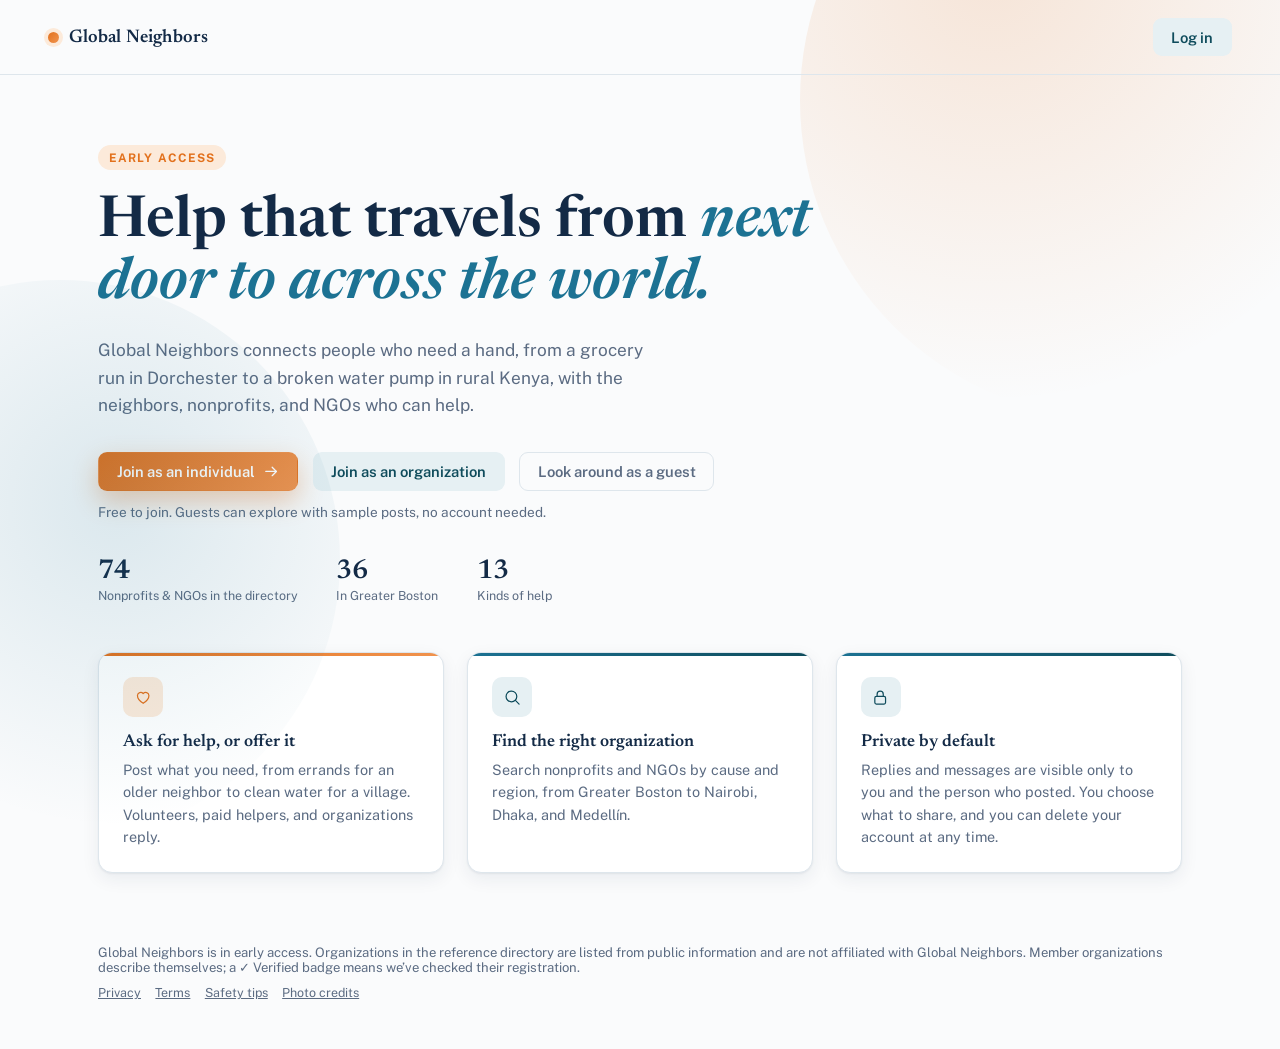
==== public/index.html @ 3ec156aa "Add LinkedIn-style profiles, guest mode, and reference-org logos & banners - Profile photos/logos an" ====
<!DOCTYPE html>
<html lang="en">
<meta charset="utf-8">
<meta name="viewport" content="width=device-width, initial-scale=1">
<meta name="description" content="Global Neighbors connects people who need help with neighbors, nonprofits, and NGOs, from Greater Boston to the world.">
<title>Global Neighbors</title>
<link rel="stylesheet" href="https://fonts.googleapis.com/css2?family=Newsreader:ital,opsz,wght@0,6..72,400;0,6..72,500;0,6..72,600;1,6..72,500&family=Public+Sans:wght@400;500;600;700&display=swap">
<style>
  :root{
    --bg:#FAFBFC;
    --surface:#FFFFFF;
    --surface-2:#F0F4F7;
    --border:#DEE6EC;
    --text:#132A46;
    --text-muted:#5B6B82;
    --primary:#1C7293;
    --primary-strong:#0F4C5C;
    --primary-soft:#E6F0F3;
    --accent:#E2711D;
    --accent-soft:#FCEADA;
    --success:#2F8F5B;
    --success-soft:#E4F4EB;
    --warning:#B8790E;
    --warning-soft:#FBF0DC;
    --danger:#B3261E;
    --danger-soft:#FBE3E1;
    --shadow:0 1px 2px rgba(19,42,70,.06), 0 6px 18px rgba(19,42,70,.07);
    --shadow-lg:0 8px 16px rgba(19,42,70,.07), 0 20px 46px rgba(19,42,70,.1);
    --glow-accent:0 10px 26px rgba(226,113,29,.32);
    --glow-primary:0 10px 26px rgba(28,114,147,.22);
    --grad-accent:linear-gradient(135deg,#E2711D,#F0934E);
    --grad-primary:linear-gradient(135deg,#1C7293,#0F4C5C);
    color-scheme:light;
  }
  @media (prefers-color-scheme: dark){
    :root:not([data-theme="light"]){
      --bg:#0B1826; --surface:#122238; --surface-2:#16304A; --border:#25456A;
      --text:#EAF1F7; --text-muted:#93A9C1; --primary:#59B6D6; --primary-strong:#8BD1E8;
      --primary-soft:#173947; --accent:#F0934E; --accent-soft:#3B2413;
      --success:#59C68A; --success-soft:#12331F; --warning:#E3A83B; --warning-soft:#3A2C0E; --danger:#F2A09A; --danger-soft:#3D1715;
      --shadow:0 1px 2px rgba(0,0,0,.4), 0 8px 22px rgba(0,0,0,.35);
      --shadow-lg:0 10px 20px rgba(0,0,0,.35), 0 26px 54px rgba(0,0,0,.4);
      --glow-accent:0 10px 28px rgba(240,147,78,.28);
      --glow-primary:0 10px 28px rgba(89,182,214,.2);
      --grad-accent:linear-gradient(135deg,#F0934E,#E2711D);
      --grad-primary:linear-gradient(135deg,#59B6D6,#1C7293);
      color-scheme:dark;
    }
  }
  :root[data-theme="dark"]{
    --bg:#0B1826; --surface:#122238; --surface-2:#16304A; --border:#25456A;
    --text:#EAF1F7; --text-muted:#93A9C1; --primary:#59B6D6; --primary-strong:#8BD1E8;
    --primary-soft:#173947; --accent:#F0934E; --accent-soft:#3B2413;
    --success:#59C68A; --success-soft:#12331F; --warning:#E3A83B; --warning-soft:#3A2C0E; --danger:#F2A09A; --danger-soft:#3D1715;
    --shadow:0 1px 2px rgba(0,0,0,.4), 0 8px 22px rgba(0,0,0,.35);
    --shadow-lg:0 10px 20px rgba(0,0,0,.35), 0 26px 54px rgba(0,0,0,.4);
    --glow-accent:0 10px 28px rgba(240,147,78,.28);
    --glow-primary:0 10px 28px rgba(89,182,214,.2);
    --grad-accent:linear-gradient(135deg,#F0934E,#E2711D);
    --grad-primary:linear-gradient(135deg,#59B6D6,#1C7293);
    color-scheme:dark;
  }

  *{box-sizing:border-box;}
  html,body{height:100%;}
  body{
    margin:0; background:var(--bg); color:var(--text);
    font-family:'Public Sans',-apple-system,BlinkMacSystemFont,'Segoe UI',Arial,sans-serif;
    -webkit-font-smoothing:antialiased;
  }
  h1,h2,h3,.display{ font-family:'Newsreader',Georgia,'Times New Roman',serif; text-wrap:balance; margin:0; }
  p{ margin:0; }
  button{ font-family:inherit; }
  ::selection{ background:var(--accent-soft); color:var(--text); }
  a{ color:var(--primary); }

  .visually-hidden{ position:absolute; width:1px; height:1px; overflow:hidden; clip:rect(0 0 0 0); white-space:nowrap; }

  button, .btn{ cursor:pointer; }
  button:focus-visible, a:focus-visible, input:focus-visible, textarea:focus-visible, select:focus-visible{
    outline:2px solid var(--primary); outline-offset:2px;
  }

  .btn{
    display:inline-flex; align-items:center; justify-content:center; gap:.5rem;
    font-size:.92rem; font-weight:600; padding:.62rem 1.1rem; border-radius:9px;
    border:1px solid transparent; transition:transform .15s ease, box-shadow .2s ease, background .15s ease, border-color .15s ease;
    white-space:nowrap;
  }
  .btn:active{ transform:translateY(1px); }
  .btn-primary{ background:var(--grad-accent); color:#fff; box-shadow:var(--glow-accent); }
  .btn-primary:hover{ transform:translateY(-1px); box-shadow:0 14px 30px rgba(226,113,29,.4); }
  .btn-secondary{ background:var(--primary-soft); color:var(--primary-strong); }
  .btn-secondary:hover{ border-color:var(--primary); transform:translateY(-1px); }
  .btn-ghost{ background:transparent; color:var(--text-muted); border-color:var(--border); }
  .btn-ghost:hover{ color:var(--text); border-color:var(--primary); }
  .btn-sm{ padding:.42rem .78rem; font-size:.82rem; border-radius:7px; }
  .btn-sm:hover{ transform:none; }
  .btn:disabled{ opacity:.55; cursor:default; transform:none !important; box-shadow:none !important; }

  .icon{ width:1.15em; height:1.15em; flex:none; }

  /* ---------- Landing ---------- */
  .landing-page{ position:relative; overflow:hidden; }
  .landing-page::before{
    content:''; position:absolute; top:-220px; right:-160px; width:640px; height:640px; border-radius:50%;
    background:radial-gradient(circle at 30% 30%, rgba(226,113,29,.16), rgba(226,113,29,0) 68%); pointer-events:none;
  }
  .landing-page::after{
    content:''; position:absolute; top:280px; left:-220px; width:560px; height:560px; border-radius:50%;
    background:radial-gradient(circle at 60% 40%, rgba(28,114,147,.14), rgba(28,114,147,0) 68%); pointer-events:none;
  }
  .landing-top{
    position:relative; display:flex; align-items:center; justify-content:space-between;
    padding:1.1rem clamp(16px,4vw,3rem); border-bottom:1px solid var(--border);
  }
  .wordmark{ display:flex; align-items:center; gap:.6rem; font-weight:700; letter-spacing:.01em; }
  .wordmark .dot{
    width:11px; height:11px; border-radius:50%; background:var(--grad-accent);
    box-shadow:0 0 0 4px var(--accent-soft);
  }
  .wordmark span{ font-family:'Newsreader',serif; font-size:1.15rem; font-weight:600; }

  .hero{
    position:relative; max-width:1180px; margin:0 auto; padding:clamp(2.4rem,6vw,4.4rem) clamp(16px,4vw,3rem) 2rem;
    display:grid; grid-template-columns:1.05fr .95fr; gap:clamp(1.5rem,4vw,3rem); align-items:center;
  }
  .eyebrow{
    display:inline-flex; align-items:center; gap:.5rem; font-size:.74rem; font-weight:700;
    letter-spacing:.09em; text-transform:uppercase; color:var(--accent);
    background:var(--accent-soft); padding:.32rem .7rem; border-radius:100px; margin-bottom:1.4rem;
  }
  .hero h1{ font-size:clamp(2.2rem,4.6vw,3.6rem); font-weight:600; line-height:1.08; max-width:16ch; color:var(--text); }
  .hero h1 em{ font-style:italic; color:var(--primary); }
  .hero-sub{ max-width:52ch; font-size:1.08rem; line-height:1.6; color:var(--text-muted); margin-top:1.3rem; }
  .hero-actions{ display:flex; flex-wrap:wrap; gap:.9rem; margin-top:2rem; align-items:center; }
  .hero-note{ font-size:.85rem; color:var(--text-muted); }
  .hero-stats{ display:flex; flex-wrap:wrap; gap:clamp(1.4rem,4vw,2.4rem); margin-top:2.4rem; }
  .hero-stat b{ display:block; font-family:'Newsreader',serif; font-size:1.7rem; font-weight:600; color:var(--text); }
  .hero-stat span{ font-size:.78rem; color:var(--text-muted); }

  .hero-visual{
    position:relative; aspect-ratio:1/1; max-width:420px; margin:0 auto; justify-self:center;
  }
  .hero-visual svg{ width:100%; height:100%; }
  .hero-visual-card{
    position:absolute; left:50%; top:50%; transform:translate(-50%,-50%);
    background:var(--surface); border:1px solid var(--border); border-radius:16px; padding:.9rem 1.1rem;
    box-shadow:var(--shadow-lg); display:flex; align-items:center; gap:.6rem; font-size:.82rem; font-weight:700;
    color:var(--text); white-space:nowrap;
  }
  .hero-visual-card .dot{ width:8px; height:8px; border-radius:50%; background:var(--success); flex:none; }

  .feature-strip{
    position:relative; max-width:1180px; margin:0 auto; padding:1rem clamp(16px,4vw,3rem) 4.5rem;
    display:grid; grid-template-columns:repeat(auto-fit,minmax(230px,1fr)); gap:1.4rem;
  }
  .feature-card{
    background:var(--surface); border:1px solid var(--border); border-radius:14px; padding:1.5rem;
    box-shadow:var(--shadow); transition:transform .18s ease, box-shadow .18s ease; position:relative; overflow:hidden;
  }
  .feature-card::before{
    content:''; position:absolute; top:0; left:0; right:0; height:3px; background:var(--card-accent, var(--grad-primary));
  }
  .feature-card:hover{ transform:translateY(-3px); box-shadow:var(--shadow-lg); }
  .feature-card .icon-badge{
    width:2.5rem; height:2.5rem; border-radius:10px; display:flex; align-items:center; justify-content:center;
    margin-bottom:1rem;
  }
  .feature-card h3{ font-size:1.08rem; font-weight:600; margin-bottom:.5rem; }
  .feature-card p{ font-size:.9rem; color:var(--text-muted); line-height:1.55; }

  .landing-footer{
    position:relative; max-width:1180px; margin:0 auto; padding:0 clamp(16px,4vw,3rem) 3rem; color:var(--text-muted); font-size:.82rem;
  }

  @media (max-width:960px){
    .hero{ grid-template-columns:1fr; }
    .hero-visual{ display:none; }
  }

  /* ---------- App shell ---------- */
  .shell{ display:flex; min-height:100%; }
  .rail{
    width:220px; flex:none; border-right:1px solid var(--border); background:var(--surface);
    display:flex; flex-direction:column; padding:1.1rem .9rem; gap:.2rem;
  }
  .rail-brand{ display:flex; align-items:center; gap:.5rem; padding:.4rem .5rem 1.1rem; }
  .rail-brand span{ font-family:'Newsreader',serif; font-weight:600; font-size:1.05rem; }
  .rail-link{
    display:flex; align-items:center; gap:.7rem; padding:.6rem .65rem; border-radius:9px;
    color:var(--text-muted); font-size:.9rem; font-weight:600; border:none; background:transparent;
    text-align:left; width:100%; position:relative; transition:background .15s ease, color .15s ease;
  }
  .rail-link:hover{ background:var(--surface-2); color:var(--text); }
  .rail-link.active{ background:var(--primary-soft); color:var(--primary-strong); }
  .rail-link.active::before{
    content:''; position:absolute; left:-.9rem; top:.35rem; bottom:.35rem; width:3px; border-radius:3px;
    background:var(--grad-accent);
  }
  .rail-foot{ margin-top:auto; padding:.7rem .5rem 0; border-top:1px solid var(--border); }
  .rail-foot a{ font-size:.78rem; color:var(--text-muted); text-decoration:none; }
  .rail-foot a:hover{ color:var(--primary); }

  .main{ flex:1; min-width:0; display:flex; flex-direction:column; }
  .topbar{
    display:flex; align-items:center; justify-content:space-between; gap:1rem;
    padding:.85rem clamp(16px,3vw,2rem); border-bottom:1px solid var(--border); background:var(--surface);
    position:sticky; top:env(safe-area-inset-top,0px); z-index:5;
  }
  .viewing-as{ display:flex; align-items:center; gap:.6rem; font-size:.86rem; color:var(--text-muted); }
  .org-switch{
    font-family:inherit; font-size:.86rem; font-weight:600; color:var(--text);
    background:var(--surface-2); border:1px solid var(--border); border-radius:8px; padding:.4rem .6rem;
  }
  .content{ padding:clamp(16px,3vw,2rem); max-width:1080px; width:100%; margin:0 auto; }

  .page-head{ display:flex; align-items:flex-end; justify-content:space-between; gap:1rem; margin-bottom:1.4rem; flex-wrap:wrap; }
  .page-head h2{ font-size:1.6rem; font-weight:600; padding-left:.85rem; border-left:4px solid var(--accent); }
  .page-head p{ color:var(--text-muted); font-size:.92rem; margin-top:.3rem; padding-left:.85rem; }

  .toolbar{ display:flex; flex-wrap:wrap; gap:.6rem; margin-bottom:1.3rem; align-items:center; }
  .search-input{
    flex:1; min-width:180px; font-family:inherit; font-size:.9rem; padding:.6rem .8rem;
    border:1px solid var(--border); border-radius:8px; background:var(--surface); color:var(--text);
  }
  .chip{
    font-size:.8rem; font-weight:600; padding:.36rem .72rem; border-radius:100px;
    border:1px solid var(--border); background:var(--surface); color:var(--text-muted);
    transition:background .15s ease, color .15s ease, border-color .15s ease;
  }
  .chip:hover{ border-color:var(--primary); color:var(--text); }
  .chip.active{ background:var(--grad-primary); color:#fff; border-color:transparent; box-shadow:var(--glow-primary); }

  .grid{ display:grid; grid-template-columns:repeat(auto-fill,minmax(280px,1fr)); gap:1.1rem; }

  .card{
    background:var(--surface); border:1px solid var(--border); border-radius:14px; padding:1.15rem;
    box-shadow:var(--shadow); transition:transform .15s ease, box-shadow .15s ease, border-color .15s ease;
  }
  .org-card:hover{ transform:translateY(-3px); box-shadow:var(--shadow-lg); border-color:var(--primary); }
  .org-card-top{ display:flex; justify-content:flex-end; margin-bottom:.4rem; }
  .org-badge{ font-size:.68rem; font-weight:700; letter-spacing:.03em; padding:.2rem .55rem; border-radius:100px; }
  .org-badge.real{ background:var(--surface-2); color:var(--text-muted); }
  .org-badge.demo{ background:var(--accent-soft); color:var(--accent); }
  .dir-footnote{ font-size:.8rem; color:var(--text-muted); margin-top:1.2rem; max-width:70ch; }
  .org-card h3{ font-size:1.05rem; font-weight:600; margin-bottom:.2rem; }
  .org-tagline{ font-size:.86rem; color:var(--text-muted); margin-bottom:.7rem; }
  .meta-row{ display:flex; flex-wrap:wrap; gap:.5rem; font-size:.78rem; color:var(--text-muted); margin-bottom:.8rem; }
  .meta-row span{ display:inline-flex; align-items:center; gap:.3rem; }
  .tag-row{ display:flex; flex-wrap:wrap; gap:.4rem; margin-bottom:1rem; }
  .tag{ font-size:.74rem; font-weight:600; padding:.24rem .58rem; border-radius:100px; background:var(--primary-soft); color:var(--primary-strong); }
  .tag.accent{ background:var(--accent-soft); color:var(--accent); }
  .card-actions{ display:flex; gap:.5rem; }

  .empty{ color:var(--text-muted); font-size:.9rem; padding:2rem 0; text-align:center; }

  .profile-head{ display:flex; justify-content:space-between; gap:1.2rem; flex-wrap:wrap; align-items:flex-start; margin-bottom:1.6rem; }
  .profile-head h2{ font-size:1.7rem; }
  .profile-grid{ display:grid; grid-template-columns:1.5fr 1fr; gap:1.4rem; }
  .section-label{ font-size:.76rem; font-weight:700; letter-spacing:.07em; text-transform:uppercase; color:var(--text-muted); margin-bottom:.6rem; }
  .list-plain{ list-style:none; margin:0; padding:0; display:flex; flex-direction:column; gap:.5rem; }
  .list-plain li{ font-size:.9rem; padding:.55rem .7rem; background:var(--surface-2); border-radius:8px; }
  .side-card{ background:var(--surface); border:1px solid var(--border); border-radius:14px; padding:1.1rem; margin-bottom:1rem; box-shadow:var(--shadow); }

  .request-composer{ margin-top:1rem; }
  textarea{
    width:100%; font-family:inherit; font-size:.9rem; padding:.7rem .8rem; border-radius:8px;
    border:1px solid var(--border); background:var(--surface); color:var(--text); resize:vertical; min-height:5rem;
  }

  .req-group{ margin-bottom:1.8rem; }
  .req-group-title{ font-size:.95rem; font-weight:700; margin-bottom:.7rem; display:flex; align-items:center; gap:.5rem; }
  .count-pill{ font-size:.72rem; font-weight:700; background:var(--surface-2); color:var(--text-muted); border-radius:100px; padding:.1rem .5rem; }
  .req-card{ display:flex; justify-content:space-between; gap:1rem; align-items:flex-start; flex-wrap:wrap; }
  .req-note{ font-size:.88rem; color:var(--text); line-height:1.5; margin-top:.35rem; max-width:52ch; }
  .req-date{ font-size:.76rem; color:var(--text-muted); margin-top:.4rem; }
  .status-pill{ font-size:.74rem; font-weight:700; padding:.22rem .6rem; border-radius:100px; white-space:nowrap; }
  .status-pending{ background:var(--warning-soft); color:var(--warning); }
  .status-accepted{ background:var(--success-soft); color:var(--success); }
  .status-declined{ background:var(--surface-2); color:var(--text-muted); }

  .thread{ margin-top:.9rem; border-top:1px solid var(--border); padding-top:.9rem; display:flex; flex-direction:column; gap:.6rem; }
  .msg{ max-width:80%; padding:.55rem .75rem; border-radius:10px; font-size:.87rem; line-height:1.45; }
  .msg-them{ background:var(--surface-2); align-self:flex-start; border-bottom-left-radius:3px; }
  .msg-me{ background:var(--primary-soft); color:var(--primary-strong); align-self:flex-end; border-bottom-right-radius:3px; }
  .msg-meta{ font-size:.72rem; color:var(--text-muted); margin-top:.15rem; }
  .msg-form{ display:flex; gap:.5rem; margin-top:.7rem; }
  .msg-form input{ flex:1; font-family:inherit; font-size:.87rem; padding:.55rem .7rem; border-radius:8px; border:1px solid var(--border); background:var(--surface); color:var(--text); }

  .res-card{ display:flex; flex-direction:column; gap:.55rem; }
  .res-top{ display:flex; justify-content:space-between; align-items:flex-start; gap:.6rem; }
  .res-type{ font-size:.72rem; font-weight:700; padding:.2rem .55rem; border-radius:100px; white-space:nowrap; }
  .res-type.offer{ background:var(--success-soft); color:var(--success); }
  .res-type.need{ background:var(--accent-soft); color:var(--accent); }
  .res-org{ font-size:.8rem; color:var(--text-muted); }
  .res-detail{ font-size:.87rem; color:var(--text); line-height:1.5; }
  .res-date{ font-size:.75rem; color:var(--text-muted); }

  .bp-card{ display:flex; flex-direction:column; gap:.55rem; }
  .bp-summary{ font-size:.87rem; color:var(--text); line-height:1.5; }
  .bp-foot{ display:flex; justify-content:space-between; align-items:center; gap:.6rem; margin-top:.3rem; }
  .adopted-count{ font-size:.78rem; color:var(--text-muted); }

  .modal-backdrop{
    position:fixed; inset:0; background:rgba(11,24,38,.45); display:flex; align-items:flex-start;
    justify-content:center; padding:5vh 16px; z-index:50; overflow-y:auto;
  }
  .modal{
    background:var(--surface); border-radius:14px; padding:1.5rem; max-width:460px; width:100%;
    box-shadow:0 20px 60px rgba(0,0,0,.25); margin-bottom:5vh;
  }
  .modal h3{ font-size:1.15rem; margin-bottom:1rem; }
  .field{ margin-bottom:.9rem; }
  .field label{ display:block; font-size:.8rem; font-weight:600; color:var(--text-muted); margin-bottom:.35rem; }
  .field input, .field select, .field textarea{
    width:100%; font-family:inherit; font-size:.9rem; padding:.6rem .7rem; border-radius:8px;
    border:1px solid var(--border); background:var(--surface); color:var(--text);
  }
  .field-row{ display:flex; gap:.7rem; }
  .field-row .field{ flex:1; }
  .modal-actions{ display:flex; justify-content:flex-end; gap:.6rem; margin-top:1.2rem; }

  .toast{
    position:fixed; bottom:1.2rem; left:50%; transform:translateX(-50%) translateY(10px); opacity:0;
    background:var(--text); color:var(--bg); padding:.65rem 1.1rem; border-radius:9px; font-size:.86rem;
    font-weight:600; box-shadow:0 8px 24px rgba(0,0,0,.25); z-index:80; pointer-events:none;
    transition:opacity .2s ease, transform .2s ease;
  }
  .toast.show{ opacity:1; transform:translateX(-50%) translateY(0); }

  /* ---------- Help board ---------- */
  .seg{ display:inline-flex; flex-wrap:wrap; gap:2px; padding:3px; margin-bottom:1.1rem; background:var(--surface-2); border:1px solid var(--border); border-radius:10px; }
  .seg button{ border:none; background:transparent; font-size:.84rem; font-weight:600; color:var(--text-muted); padding:.42rem .85rem; border-radius:7px; display:inline-flex; align-items:center; gap:.4rem; }
  .seg button:hover{ color:var(--text); }
  .seg button.active{ background:var(--surface); color:var(--text); box-shadow:var(--shadow); }
  .toolbar-label{ font-size:.72rem; font-weight:700; letter-spacing:.07em; text-transform:uppercase; color:var(--text-muted); margin-right:.15rem; }
  .filter-select{ font-family:inherit; font-size:.84rem; font-weight:600; padding:.42rem .6rem; border-radius:8px; border:1px solid var(--border); background:var(--surface); color:var(--text); max-width:100%; }
  .help-card{ display:flex; flex-direction:column; gap:.55rem; }
  .help-card:hover{ border-color:var(--primary); box-shadow:var(--shadow-lg); }
  .help-top{ display:flex; align-items:center; gap:.4rem; flex-wrap:wrap; }
  .help-top .res-date{ margin-left:auto; }
  .res-type.ask{ background:var(--accent-soft); color:var(--accent); }
  .urgent-pill{ font-size:.72rem; font-weight:700; padding:.2rem .55rem; border-radius:100px; background:var(--danger-soft); color:var(--danger); }
  .help-snippet{ font-size:.87rem; line-height:1.5; color:var(--text); display:-webkit-box; -webkit-line-clamp:3; -webkit-box-orient:vertical; overflow:hidden; }
  .pay-tag{ font-size:.74rem; font-weight:700; padding:.24rem .58rem; border-radius:100px; background:var(--surface-2); color:var(--text-muted); }
  .pay-tag.paid, .pay-tag.stipend{ background:var(--success-soft); color:var(--success); }
  .pay-tag.funding{ background:var(--warning-soft); color:var(--warning); }
  .tag.muted{ background:var(--surface-2); color:var(--text-muted); }
  .help-foot{ display:flex; justify-content:space-between; align-items:center; gap:.6rem; flex-wrap:wrap; margin-top:auto; padding-top:.35rem; }
  .reply-count{ font-size:.78rem; color:var(--text-muted); }
  .kind-badge{ font-size:.64rem; font-weight:700; letter-spacing:.03em; padding:.1rem .42rem; border-radius:100px; background:var(--surface-2); color:var(--text-muted); margin-left:.35rem; vertical-align:middle; }
  .suggest{ display:flex; flex-direction:column; gap:.45rem; }
  .suggest-item{ display:block; width:100%; text-align:left; font-family:inherit; font-size:.86rem; font-weight:600; color:var(--text); background:var(--surface-2); border:1px solid transparent; border-radius:8px; padding:.55rem .7rem; }
  .suggest-item:hover{ border-color:var(--primary); }
  .suggest-item small{ display:block; font-size:.74rem; font-weight:500; color:var(--text-muted); margin-top:.12rem; }
  .response{ margin-bottom:.8rem; }
  .response-head{ display:flex; justify-content:space-between; align-items:flex-start; gap:.8rem; flex-wrap:wrap; }
  .modal.wide{ max-width:580px; }
  .posting-as{ font-size:.8rem; color:var(--text-muted); margin:-.4rem 0 1rem; }

  @media (prefers-reduced-motion:reduce){
    .toast, .btn, .rail-link{ transition:none; }
  }

  @media (max-width:900px){
    .profile-grid{ grid-template-columns:1fr; }
    .feature-strip{ grid-template-columns:1fr; }
  }
  @media (max-width:560px){
    .field-row{ flex-direction:column; gap:0; }
  }
  @media (max-width:720px){
    .shell{ flex-direction:column; }
    .rail{
      width:100%; flex-direction:row; align-items:center; border-right:none; border-bottom:1px solid var(--border);
      padding:.6rem .7rem; overflow-x:auto; gap:.3rem;
    }
    .rail-brand{ display:none; }
    .rail-link{ flex-direction:column; gap:.25rem; font-size:.68rem; padding:.5rem .6rem; white-space:nowrap; }
    .rail-link.active::before{ left:.35rem; right:.35rem; top:auto; bottom:-.15rem; height:3px; width:auto; }
    .rail-foot{ display:none; }
    .topbar{ flex-wrap:wrap; }
  }

  /* ---------- Accounts ---------- */
  .auth-wrap{ min-height:100%; display:flex; align-items:flex-start; justify-content:center; padding:clamp(1.5rem,6vh,4rem) 16px 3rem; }
  .auth-card{ width:100%; max-width:470px; background:var(--surface); border:1px solid var(--border); border-radius:16px; box-shadow:var(--shadow-lg); padding:clamp(1.2rem,4vw,1.8rem); }
  .type-pick{ display:grid; grid-template-columns:1fr 1fr; gap:.6rem; margin-bottom:1rem; }
  .type-pick label{ display:flex; flex-direction:column; gap:.2rem; border:1px solid var(--border); border-radius:10px; padding:.7rem .8rem; cursor:pointer; font-size:.9rem; position:relative; }
  .type-pick label span{ font-size:.76rem; color:var(--text-muted); }
  .type-pick input{ position:absolute; opacity:0; }
  .type-pick label:has(input:checked){ border-color:var(--primary); background:var(--primary-soft); }
  .type-pick label:has(input:focus-visible){ outline:2px solid var(--primary); outline-offset:2px; }
  .form-error{ background:var(--danger-soft); color:var(--danger); font-size:.86rem; font-weight:600; padding:.6rem .8rem; border-radius:8px; margin-bottom:1rem; }
  .hint{ font-size:.76rem; color:var(--text-muted); margin-top:.35rem; line-height:1.45; }
  .field-label{ display:block; font-size:.8rem; font-weight:600; color:var(--text-muted); margin-bottom:.45rem; }
  .cause-pick{ display:flex; flex-wrap:wrap; gap:.4rem; }
  .cause-pick label{ font-size:.78rem; font-weight:600; padding:.34rem .68rem; border-radius:100px; border:1px solid var(--border); color:var(--text-muted); cursor:pointer; }
  .cause-pick input{ position:absolute; opacity:0; width:1px; height:1px; }
  .cause-pick label:has(input:checked){ background:var(--primary-soft); color:var(--primary-strong); border-color:var(--primary); }
  .cause-pick label:has(input:focus-visible){ outline:2px solid var(--primary); outline-offset:2px; }
  .btn-danger{ background:var(--danger-soft); color:var(--danger); }
  .btn-danger:hover{ border-color:var(--danger); }
  @media (max-width:520px){ .type-pick{ grid-template-columns:1fr; } }

  /* ---------- Avatars & profiles ---------- */
  .avatar{ display:inline-flex; align-items:center; justify-content:center; flex:none; border-radius:50%; overflow:hidden; color:#fff; font-weight:700; letter-spacing:.02em; background:var(--surface-2); }
  .avatar img{ width:100%; height:100%; object-fit:cover; display:block; }
  .avatar-org{ border-radius:22%; }
  .avatar-xs{ width:26px; height:26px; font-size:.62rem; }
  .avatar-sm{ width:36px; height:36px; font-size:.8rem; }
  .avatar-md{ width:48px; height:48px; font-size:1rem; }
  .avatar-xl{ width:124px; height:124px; font-size:2.5rem; border:4px solid var(--surface); box-shadow:var(--shadow); }
  .avatar-logo{ background:#fff !important; border:1px solid var(--border); }
  .avatar-logo img{ object-fit:contain; padding:10%; }
  .avatar-logo.logo-dark{ background:#132A46 !important; }
  .avatar-xl.avatar-logo{ border:4px solid var(--surface); }
  .suggest-org{ display:flex; align-items:center; gap:.6rem; }
  .author-line{ display:flex; align-items:center; gap:.55rem; min-width:0; }
  .name-link{ background:none; border:none; padding:0; font:inherit; color:inherit; font-weight:600; cursor:pointer; text-align:left; }
  .name-link:hover{ color:var(--primary); text-decoration:underline; text-underline-offset:2px; }
  .name-plain{ font-weight:600; }
  .me-chip{ display:inline-flex; align-items:center; gap:.45rem; background:none; border:none; padding:0; font:inherit; color:var(--text); cursor:pointer; }
  .me-chip:hover b{ color:var(--primary); }
  .org-card-top{ justify-content:space-between !important; align-items:center; }
  .sample-pill{ font-size:.68rem; font-weight:700; padding:.18rem .5rem; border-radius:100px; color:var(--text-muted); border:1px dashed var(--border); }
  .guest-alt{ text-align:center; font-size:.84rem; color:var(--text-muted); margin-top:1.1rem; }

  .profile-hero{ padding:0; overflow:hidden; margin-bottom:1.2rem; }
  .profile-banner{ position:relative; height:clamp(110px, 21vw, 196px); background-size:cover; background-position:center; }
  .banner-harbor{ background-image:radial-gradient(rgba(255,255,255,.13) 1px, transparent 1.2px), linear-gradient(135deg,#0F4C5C,#1C7293 55%,#59B6D6); background-size:18px 18px, cover; }
  .banner-sunrise{ background-image:radial-gradient(rgba(255,255,255,.15) 1px, transparent 1.2px), linear-gradient(135deg,#C2410C,#E2711D 45%,#F6C177); background-size:18px 18px, cover; }
  .banner-meadow{ background-image:radial-gradient(rgba(255,255,255,.14) 1px, transparent 1.2px), linear-gradient(135deg,#1F6F4A,#2F8F5B 50%,#9BD3AE); background-size:18px 18px, cover; }
  .banner-dusk{ background-image:radial-gradient(rgba(255,255,255,.13) 1px, transparent 1.2px), linear-gradient(135deg,#3B2A6B,#7B5EA7 55%,#E2711D); background-size:18px 18px, cover; }
  .banner-sand{ background-image:radial-gradient(rgba(255,255,255,.22) 1px, transparent 1.2px), linear-gradient(135deg,#9A6408,#D9A85A 55%,#F3E3C3); background-size:18px 18px, cover; }
  .banner-night{ background-image:radial-gradient(rgba(255,255,255,.10) 1px, transparent 1.2px), linear-gradient(135deg,#0B1826,#16304A 60%,#2B5B87); background-size:18px 18px, cover; }
  .banner-edit{ position:absolute; right:.8rem; top:.8rem; background:rgba(255,255,255,.94); color:#132A46; box-shadow:0 2px 8px rgba(0,0,0,.15); }
  .banner-edit:hover{ background:#fff; }
  .profile-hero-body{ position:relative; display:flow-root; padding:0 clamp(1rem,3vw,1.6rem) 1.3rem; }  /* flow-root stops the avatar's negative margin collapsing */
  .avatar-wrap{ position:relative; width:max-content; margin-top:-64px; }
  .avatar-edit{ position:absolute; right:2px; bottom:6px; width:34px; height:34px; border-radius:50%; display:flex; align-items:center; justify-content:center; background:var(--surface); color:var(--text); border:1px solid var(--border); box-shadow:var(--shadow); cursor:pointer; }
  .avatar-edit:hover{ color:var(--primary); border-color:var(--primary); }
  .profile-hero-actions{ position:absolute; right:clamp(1rem,3vw,1.6rem); top:.85rem; display:flex; gap:.5rem; flex-wrap:wrap; justify-content:flex-end; }
  .profile-name{ font-size:clamp(1.4rem,3.4vw,1.75rem); margin-top:.6rem; }
  .pronouns{ font-family:'Public Sans',sans-serif; font-size:.9rem; font-weight:500; color:var(--text-muted); }
  .profile-headline{ font-size:1rem; margin-top:.2rem; color:var(--text); }
  .swatches{ display:flex; gap:.5rem; flex-wrap:wrap; }
  .swatch{ width:58px; height:32px; border-radius:8px; border:2px solid transparent; cursor:pointer; padding:0; }
  .swatch.selected{ border-color:var(--text); box-shadow:0 0 0 2px var(--surface) inset; }
  .crop-frame{ display:flex; justify-content:center; background:var(--surface-2); border-radius:12px; padding:.8rem; margin-bottom:1rem; }
  .crop-frame canvas{ display:block; max-width:100%; height:auto; }
  .crop-avatar canvas{ width:240px; border-radius:50%; }
  .crop-banner canvas{ width:100%; border-radius:8px; }
  .field input[type=range]{ padding:0; accent-color:var(--primary); }
  .admin-banner-thumb img{ display:block; margin-top:.5rem; width:180px; height:45px; object-fit:cover; border-radius:6px; border:1px solid var(--border); }
  @media (max-width:640px){
    .profile-hero-actions{ position:static; justify-content:flex-start; margin-top:.8rem; }
    .avatar-xl{ width:96px; height:96px; font-size:2rem; }
    .avatar-wrap{ margin-top:-48px; }
  }

  /* ---------- Trust & safety ---------- */
  .verified-badge{ display:inline-flex; align-items:center; gap:.2rem; font-family:'Public Sans',sans-serif; font-size:.68rem; font-weight:700; letter-spacing:.02em; padding:.14rem .5rem; border-radius:100px; background:var(--success-soft); color:var(--success); margin-left:.35rem; vertical-align:middle; white-space:nowrap; }
  .link-btn{ background:none; border:none; padding:0; font:inherit; font-size:.8rem; font-weight:600; color:var(--primary); cursor:pointer; text-decoration:underline; text-underline-offset:2px; }
  .link-btn:hover{ color:var(--primary-strong); }
  .safety-row{ display:flex; flex-wrap:wrap; gap:1rem; margin-top:.8rem; }
  .safety-row .link-btn{ color:var(--text-muted); font-weight:500; }
  .safety-row .link-btn:hover{ color:var(--danger); }
  .form-notice{ background:var(--success-soft); color:var(--text); font-size:.86rem; padding:.7rem .85rem; border-radius:8px; margin-bottom:1rem; line-height:1.5; }
  .banner{ background:var(--warning-soft); color:var(--text); border:1px solid var(--border); font-size:.86rem; line-height:1.5; padding:.7rem .9rem; border-radius:10px; margin-bottom:1.2rem; }
  .check{ display:flex; gap:.6rem; align-items:flex-start; font-size:.84rem; line-height:1.45; margin:0 0 1rem; cursor:pointer; }
  .check input{ margin-top:.2rem; width:1rem; height:1rem; flex:none; accent-color:var(--primary); }
  .auth-title{ font-size:1.3rem; margin-bottom:.8rem; }
  .legal-links{ display:flex; flex-wrap:wrap; gap:.9rem; font-size:.78rem; }
  .legal-links a{ color:var(--text-muted); }
  .legal-links a:hover{ color:var(--primary); }
  .rail-foot .legal-links{ flex-direction:column; gap:.4rem; }
  .block-row{ display:flex; justify-content:space-between; align-items:center; gap:.6rem; }
  .admin-card{ margin-bottom:1rem; display:flex; flex-direction:column; gap:.7rem; }
  .admin-user{ flex-direction:row; justify-content:space-between; align-items:center; flex-wrap:wrap; }
  .kv{ display:grid; grid-template-columns:max-content 1fr; gap:.3rem .9rem; margin:0; font-size:.86rem; }
  .kv dt{ color:var(--text-muted); font-weight:600; }
  .kv dd{ margin:0; min-width:0; overflow-wrap:anywhere; }
  .snapshot{ margin:0; white-space:pre-wrap; overflow-wrap:anywhere; font-family:inherit; font-size:.86rem; line-height:1.5; background:var(--surface-2); border-left:3px solid var(--danger); border-radius:6px; padding:.65rem .8rem; max-height:14rem; overflow:auto; }
  .copy-row{ display:flex; gap:.5rem; margin-top:.6rem; }
  .copy-row input{ flex:1; min-width:0; font-family:inherit; font-size:.8rem; padding:.45rem .6rem; border-radius:7px; border:1px solid var(--border); background:var(--surface); color:var(--text); }
  @media (max-width:520px){ .kv{ grid-template-columns:1fr; } .kv dd{ margin-bottom:.35rem; } }
</style>

<div id="root"></div>
<div id="toast" class="toast" role="status" aria-live="polite"></div>
<input type="file" id="file-pick" accept="image/jpeg,image/png,image/webp,image/heic" class="visually-hidden" tabindex="-1" aria-hidden="true">

<script>
(function(){
  "use strict";

  /* ============ ICONS ============ */
  var ICONS = {
    directory: '<svg class="icon" viewBox="0 0 24 24" fill="none" stroke="currentColor" stroke-width="1.6" stroke-linecap="round" stroke-linejoin="round"><circle cx="11" cy="11" r="7"></circle><line x1="16.2" y1="16.2" x2="21" y2="21"></line></svg>',
    help: '<svg class="icon" viewBox="0 0 24 24" fill="none" stroke="currentColor" stroke-width="1.6" stroke-linecap="round" stroke-linejoin="round"><path d="M12 20s-7.5-4.6-7.5-10.2A4.3 4.3 0 0 1 12 7.3a4.3 4.3 0 0 1 7.5 2.5C19.5 15.4 12 20 12 20z"></path></svg>',
    profile: '<svg class="icon" viewBox="0 0 24 24" fill="none" stroke="currentColor" stroke-width="1.6" stroke-linecap="round" stroke-linejoin="round"><circle cx="12" cy="8" r="4"></circle><path d="M4 21v-1a6 6 0 0 1 6-6h4a6 6 0 0 1 6 6v1"></path></svg>',
    pin: '<svg class="icon" viewBox="0 0 24 24" fill="none" stroke="currentColor" stroke-width="1.6" stroke-linecap="round" stroke-linejoin="round"><path d="M12 21s-7-6.1-7-11.5A7 7 0 0 1 19 9.5C19 14.9 12 21 12 21z"></path><circle cx="12" cy="9.5" r="2.4"></circle></svg>',
    globe: '<svg class="icon" viewBox="0 0 24 24" fill="none" stroke="currentColor" stroke-width="1.6" stroke-linecap="round" stroke-linejoin="round"><circle cx="12" cy="12" r="9"></circle><path d="M3 12h18"></path><path d="M12 3a14 14 0 0 1 0 18a14 14 0 0 1 0-18z"></path></svg>',
    lock: '<svg class="icon" viewBox="0 0 24 24" fill="none" stroke="currentColor" stroke-width="1.6" stroke-linecap="round" stroke-linejoin="round"><rect x="5" y="11" width="14" height="10" rx="2"></rect><path d="M8 11V8a4 4 0 0 1 8 0v3"></path></svg>',
    shield: '<svg class="icon" viewBox="0 0 24 24" fill="none" stroke="currentColor" stroke-width="1.6" stroke-linecap="round" stroke-linejoin="round"><path d="M12 3l7 3v5c0 4.5-3 8.3-7 10-4-1.7-7-5.5-7-10V6l7-3z"></path></svg>',
    camera: '<svg class="icon" viewBox="0 0 24 24" fill="none" stroke="currentColor" stroke-width="1.7" stroke-linecap="round" stroke-linejoin="round"><path d="M4 8h3l2-3h6l2 3h3v11H4z"></path><circle cx="12" cy="13" r="3.5"></circle></svg>',
    arrow: '<svg class="icon" viewBox="0 0 24 24" fill="none" stroke="currentColor" stroke-width="1.8" stroke-linecap="round" stroke-linejoin="round"><line x1="4" y1="12" x2="19" y2="12"></line><polyline points="13 6 19 12 13 18"></polyline></svg>'
  };

  /* ============ REFERENCE DATA ============ */
  // Real organizations, listed from public information for reference only.
  var REAL_ORGS = [
      /* ---- Real national NGOs (public directory — reference only, no fabricated details) ---- */
      { id:'real-redcross', kind:'real', name:"American Red Cross", tagline:"Disaster relief & emergency assistance", location:"Washington, D.C.", causes:["Disaster Response","Community Health"],
        mission:"Responds to home fires and large-scale disasters nationwide, and supports blood donation and emergency preparedness training.",
        website:"https://www.redcross.org" },
      { id:'real-feedingamerica', kind:'real', name:"Feeding America", tagline:"National food bank network", location:"Chicago, IL", causes:["Food Security","Logistics"],
        mission:"A nationwide network of 200+ member food banks working to end hunger through food distribution and advocacy.",
        website:"https://www.feedingamerica.org" },
      { id:'real-habitat', kind:'real', region:'Global', name:"Habitat for Humanity International", tagline:"Affordable homeownership & housing", location:"Atlanta, GA", causes:["Housing","Workforce Development"],
        mission:"Builds and rehabilitates homes alongside families in need, and advocates for access to affordable housing worldwide.",
        website:"https://www.habitat.org" },
      { id:'real-bgca', kind:'real', name:"Boys & Girls Clubs of America", tagline:"After-school youth development", location:"Atlanta, GA", causes:["Youth Development","Education"],
        mission:"Runs local clubs offering academic support, mentoring, and enrichment programs for young people after school and in summer.",
        website:"https://www.bgca.org" },
      { id:'real-unitedway', kind:'real', name:"United Way Worldwide", tagline:"Local community impact network", location:"Alexandria, VA", causes:["Community Health","Workforce Development"],
        mission:"Supports a global network of local United Ways focused on education, income, and health outcomes in their communities.",
        website:"https://www.unitedway.org" },
      { id:'real-irc', kind:'real', region:'Global', name:"International Rescue Committee", tagline:"Refugee resettlement & crisis response", location:"New York, NY", causes:["Disaster Response","Immigrant & Refugee Services"],
        mission:"Helps people whose lives are shattered by conflict and disaster survive, recover, and resettle, including U.S. refugee resettlement services.",
        website:"https://www.rescue.org" },
      { id:'real-savethechildren', kind:'real', region:'Global', name:"Save the Children (U.S.)", tagline:"Child education, health & emergency response", location:"Fairfield, CT", causes:["Education","Youth Development"],
        mission:"Works in U.S. communities and internationally on early childhood education, child health, and emergency response for children.",
        website:"https://www.savethechildren.org" },
      { id:'real-directrelief', kind:'real', region:'Global', name:"Direct Relief", tagline:"Medical aid for disaster & poverty response", location:"Santa Barbara, CA", causes:["Community Health","Disaster Response"],
        mission:"Provides medicines and medical supplies to health workers responding to disasters and to communities facing poverty worldwide.",
        website:"https://www.directrelief.org" },
      { id:'real-goodwill', kind:'real', name:"Goodwill Industries International", tagline:"Job training & workforce services", location:"Rockville, MD", causes:["Workforce Development","Community Health"],
        mission:"Funds job training, employment placement, and career services through a network of local Goodwill organizations.",
        website:"https://www.goodwill.org" },
      { id:'real-americares', kind:'real', region:'Global', name:"AmeriCares", tagline:"Global health & disaster medical relief", location:"Stamford, CT", causes:["Community Health","Disaster Response"],
        mission:"Delivers medicine, medical supplies, and health programs to people affected by poverty or disaster in the U.S. and abroad.",
        website:"https://www.americares.org" },

      /* ---- Real Boston-area nonprofits (public directory — reference only) ---- */
      { id:'real-gbfb', kind:'real', name:"Greater Boston Food Bank", tagline:"Regional food bank & hunger relief", location:"Boston, MA", causes:["Food Security","Logistics"],
        mission:"Distributes food and grocery products to a network of hundreds of hunger-relief agencies across Eastern Massachusetts.",
        website:"https://www.gbfb.org" },
      { id:'real-bhchp', kind:'real', name:"Boston Health Care for the Homeless Program", tagline:"Health care for people experiencing homelessness", location:"Boston, MA", causes:["Community Health","Housing"],
        mission:"Delivers medical, dental, and behavioral health care to people experiencing homelessness across Greater Boston.",
        website:"https://www.bhchp.org" },
      { id:'real-rosiesplace', kind:'real', name:"Rosie’s Place", tagline:"Sanctuary & services for poor & homeless women", location:"Boston, MA", causes:["Housing","Community Health"],
        mission:"Provides a safe place, meals, housing advocacy, and education for poor and homeless women in Boston.",
        website:"https://www.rosiesplace.org" },
      { id:'real-cityyear', kind:'real', name:"City Year Boston", tagline:"AmeriCorps tutors & mentors in Boston schools", location:"Boston, MA", causes:["Education","Youth Development"],
        mission:"Places young AmeriCorps members in Boston public schools to provide academic and social-emotional support to students.",
        website:"https://www.cityyear.org/boston" },
      { id:'real-cradles', kind:'real', name:"Cradles to Crayons", tagline:"Essential goods for children in need", location:"Boston, MA", causes:["Youth Development","Community Health"],
        mission:"Provides children from birth through age 12 with the clothing, books, and supplies they need to thrive at home and in school.",
        website:"https://www.cradlestocrayons.org" },
      { id:'real-gleaners', kind:'real', name:"Boston Area Gleaners", tagline:"Farm surplus rescue & food access", location:"Greater Boston, MA", causes:["Food Security","Logistics"],
        mission:"Harvests surplus produce from regional farms and distributes it to hunger-relief organizations across Eastern Massachusetts.",
        website:"https://bostonareagleaners.org" },
      { id:'real-bigsister', kind:'real', name:"Big Sister Association of Greater Boston", tagline:"Mentoring for girls", location:"Boston, MA", causes:["Youth Development"],
        mission:"Matches girls with adult mentors in one-to-one relationships that build confidence and support healthy development.",
        website:"https://www.bigsister.org" },
      { id:'real-victoryprograms', kind:'real', name:"Victory Programs", tagline:"Housing, health & recovery services", location:"Boston, MA", causes:["Housing","Community Health"],
        mission:"Runs housing and health programs for people experiencing homelessness, addiction, or chronic illness across Boston.",
        website:"https://www.vpi.org" },
      { id:'real-massadvocates', kind:'real', name:"Massachusetts Advocates for Children", tagline:"Education equity & child advocacy", location:"Boston, MA", causes:["Education","Legal Aid"],
        mission:"Advocates and provides legal support to remove barriers to education for children facing trauma, disability, or discrimination.",
        website:"https://www.massadvocates.org" },
      { id:'real-scienceclub', kind:'real', name:"Science Club for Girls", tagline:"Free STEM programs for girls", location:"Cambridge, MA", causes:["Education","Youth Development"],
        mission:"Offers free science, technology, engineering, and math programs and mentoring for girls from underrepresented communities.",
        website:"https://www.scienceclubforgirls.org" },
      { id:'real-catholiccharities', kind:'real', name:"Catholic Charities Boston", tagline:"Housing, food & family services", location:"Boston, MA", causes:["Housing","Immigrant & Refugee Services","Food Security"],
        mission:"Provides housing stabilization, food assistance, refugee resettlement, and family support services across Greater Boston.",
        website:"https://www.ccab.org" },
      { id:'real-housingfamilies', kind:'real', name:"Housing Families Inc.", tagline:"Homelessness prevention & housing stability", location:"Malden, MA", causes:["Housing"],
        mission:"Works to prevent and end family homelessness north of Boston through shelter, housing search, and stabilization services.",
        website:"https://housingfamilies.org" },
      { id:'real-pinestreet', kind:'real', name:"Pine Street Inn", tagline:"Shelter, housing & job training", location:"Boston, MA", causes:["Housing","Community Health"],
        mission:"New England’s largest provider of homeless services, offering emergency shelter, permanent supportive housing, street outreach, and job training.",
        website:"https://www.pinestreetinn.org" },
      { id:'real-projectbread', kind:'real', name:"Project Bread", tagline:"Statewide anti-hunger organization", location:"Boston, MA", causes:["Food Security"],
        mission:"Connects people facing hunger in Massachusetts to food resources through its FoodSource Hotline and advocates for policies like universal school meals.",
        website:"https://www.projectbread.org" },
      { id:'real-communityservings', kind:'real', name:"Community Servings", tagline:"Medically tailored meals", location:"Jamaica Plain, Boston, MA", causes:["Food Security","Community Health"],
        mission:"Prepares and delivers medically tailored meals to individuals and families living with critical and chronic illnesses.",
        website:"https://www.servings.org" },
      { id:'real-foodforfree', kind:'real', name:"Food For Free", tagline:"Fresh food rescue & distribution", location:"Cambridge, MA", causes:["Food Security","Logistics"],
        mission:"Rescues fresh food that would otherwise go to waste and distributes it to emergency food programs and community partners across Greater Boston.",
        website:"https://foodforfree.org" },
      { id:'real-lovinspoonfuls', kind:'real', name:"Spoonfuls (formerly Lovin’ Spoonfuls)", tagline:"Food recovery for Greater Boston & New England", location:"Boston, MA", causes:["Food Security","Logistics"],
        mission:"New England’s largest food recovery operation, rescuing fresh food from grocers, farms, and wholesalers and delivering it to community agencies.",
        website:"https://spoonfuls.org" },
      { id:'real-ethos', kind:'real', name:"Ethos", tagline:"Home care & Meals on Wheels for elders", location:"Jamaica Plain, Boston, MA", causes:["Elder Care","Food Security"],
        mission:"Provides home care, Meals on Wheels, and support services that help older adults and people with disabilities live independently in Boston.",
        website:"https://www.ethocare.org" },
      { id:'real-friendshipworks', kind:'real', name:"FriendshipWorks", tagline:"Volunteer companionship for older adults", location:"Boston, MA", causes:["Elder Care","Community Health"],
        mission:"Matches trained volunteers with isolated older adults for friendly visiting, and provides volunteer escorts to medical appointments.",
        website:"https://www.fw4elders.org" },
      { id:'real-littlebrothers', kind:'real', name:"Little Brothers – Friends of the Elderly (Boston)", tagline:"Friendship for elders living alone", location:"Boston, MA", causes:["Elder Care"],
        mission:"Works to relieve isolation and loneliness among older neighbors, including by pairing residents of affordable and public housing with local college students.",
        website:"https://lbfeboston.org" },
      { id:'real-gbls', kind:'real', name:"Greater Boston Legal Services", tagline:"Free civil legal aid", location:"Boston, MA", causes:["Legal Aid","Housing"],
        mission:"Provides free civil legal aid to low-income people on housing, public benefits, immigration, employment, and family matters.",
        website:"https://www.gbls.org" },
      { id:'real-bostoncares', kind:'real', name:"Boston Cares", tagline:"Flexible volunteering across Greater Boston", location:"Boston, MA", causes:["Volunteer Mobilization","Community Health"],
        mission:"Connects individuals and groups to flexible, hands-on volunteer projects with hundreds of Greater Boston nonprofits and schools.",
        website:"https://www.bostoncares.org" },
      { id:'real-abcd', kind:'real', name:"Action for Boston Community Development (ABCD)", tagline:"Boston’s anti-poverty agency", location:"Boston, MA", causes:["Economic Development","Community Health","Education"],
        mission:"Runs Head Start, fuel assistance, job training, and neighborhood service centers to help low-income Boston residents build economic stability.",
        website:"https://bostonabcd.org" },
      { id:'real-yearup', kind:'real', name:"Year Up", tagline:"Career training for young adults", location:"Boston, MA", causes:["Workforce Development"],
        mission:"Gives young adults professional skills training, corporate internships, and career support to close the opportunity divide.",
        website:"https://www.yearup.org" },
      { id:'real-jumpstart', kind:'real', name:"Jumpstart", tagline:"Early literacy for preschoolers", location:"Boston, MA", causes:["Education","Youth Development"],
        mission:"Trains college students and community volunteers to deliver language and literacy programming to preschool children.",
        website:"https://www.jstart.org" },
      { id:'real-bcil', kind:'real', name:"Boston Center for Independent Living", tagline:"Disability-led advocacy & peer support", location:"Boston, MA", causes:["Disability & Access","Housing"],
        mission:"A disability-led organization providing peer mentoring, advocacy, and independent-living skills so people with disabilities can live in the community.",
        website:"https://bostoncil.org" },
      { id:'real-womenslunchplace', kind:'real', name:"Women’s Lunch Place", tagline:"Day shelter & meals for women", location:"Boston, MA", causes:["Housing","Food Security"],
        mission:"A day shelter offering nutritious meals, advocacy, and services for women experiencing homelessness or poverty.",
        website:"https://womenslunchplace.org" },
      { id:'real-stfrancishouse', kind:'real', name:"St. Francis House", tagline:"Day shelter & rehabilitation programs", location:"Boston, MA", causes:["Housing","Community Health"],
        mission:"Boston’s largest day shelter, providing meals, clothing, and counseling, housing, and job-readiness programs.",
        website:"https://www.stfrancishouse.org" },
      { id:'real-bridge', kind:'real', name:"Bridge Over Troubled Waters", tagline:"Services for homeless & at-risk youth", location:"Boston, MA", causes:["Housing","Youth Development"],
        mission:"Helps homeless, runaway, and at-risk young people through street outreach, shelter, transitional housing, and education.",
        website:"https://www.bridgeotw.org" },
      { id:'real-ymcaboston', kind:'real', name:"YMCA of Greater Boston", tagline:"Youth, health & community programs", location:"Boston, MA", causes:["Youth Development","Community Health"],
        mission:"Runs youth development, healthy living, and social responsibility programs, including food distribution and early education, across Greater Boston.",
        website:"https://ymcaboston.org" },
      { id:'real-bcnc', kind:'real', name:"Boston Chinatown Neighborhood Center", tagline:"Immigrant family services", location:"Boston, MA", causes:["Immigrant & Refugee Services","Education"],
        mission:"Supports immigrant families with early education, youth programs, and adult English and workforce classes.",
        website:"https://www.bcnc.net" },
      { id:'real-haleyhouse', kind:'real', name:"Haley House", tagline:"Soup kitchen, housing & job training", location:"Boston, MA", causes:["Food Security","Workforce Development","Housing"],
        mission:"Runs a soup kitchen, affordable housing, and a bakery café that offers transitional employment training.",
        website:"https://haleyhouse.org" },
      { id:'real-foodproject', kind:'real', name:"The Food Project", tagline:"Youth-powered sustainable farming", location:"Lincoln & Boston, MA", causes:["Food Security","Youth Development","Environment"],
        mission:"Engages teens in sustainable agriculture to grow and distribute healthy food in Boston and on the North Shore.",
        website:"https://thefoodproject.org" },
      { id:'real-mira', kind:'real', name:"MIRA Coalition", tagline:"Immigrant & refugee advocacy", location:"Boston, MA", causes:["Immigrant & Refugee Services","Legal Aid"],
        mission:"The Massachusetts Immigrant and Refugee Advocacy Coalition promotes immigrant rights through policy advocacy, citizenship assistance, and training.",
        website:"https://www.miracoalition.org" },
      { id:'real-morethanwords', kind:'real', name:"More Than Words", tagline:"Youth-run social enterprise", location:"Boston & Waltham, MA", causes:["Youth Development","Workforce Development"],
        mission:"Empowers young adults who are in foster care, court-involved, homeless, or out of school to take charge of their lives by running a real business.",
        website:"https://mtwyouth.org" },
      { id:'real-massaudubon', kind:'real', name:"Mass Audubon", tagline:"Nature conservation & education", location:"Lincoln, MA", causes:["Environment","Education"],
        mission:"Protects the nature of Massachusetts through wildlife sanctuaries, conservation science, advocacy, and environmental education.",
        website:"https://www.massaudubon.org" },
      { id:'real-pih', kind:'real', region:'Global', name:"Partners In Health", tagline:"Global health care, headquartered in Boston", location:"Boston, MA (works worldwide)", causes:["Global Health","Community Health"],
        mission:"Delivers high-quality health care alongside communities and governments in countries including Haiti, Rwanda, Sierra Leone, Peru, and Malawi.",
        website:"https://www.pih.org" },
      { id:'real-oxfamamerica', kind:'real', region:'Global', name:"Oxfam America", tagline:"Fighting poverty & inequality", location:"Boston, MA (works worldwide)", causes:["Economic Development","Disaster Response","Water & Sanitation"],
        mission:"Works to end the injustice of poverty through humanitarian response, long-term development programs, and advocacy.",
        website:"https://www.oxfamamerica.org" },

      /* ---- Real international NGOs (public directory — reference only) ---- */
      { id:'real-charitywater', kind:'real', region:'Global', name:"charity: water", tagline:"Clean water projects worldwide", location:"New York, NY", causes:["Water & Sanitation"],
        mission:"Funds clean and safe drinking water projects with local partners in countries across Africa, Asia, and Latin America.",
        website:"https://www.charitywater.org" },
      { id:'real-waterorg', kind:'real', region:'Global', name:"Water.org", tagline:"Affordable financing for water & sanitation", location:"Kansas City, MO", causes:["Water & Sanitation","Economic Development"],
        mission:"Helps families gain access to safe water and sanitation through small, affordable loans and market-based solutions.",
        website:"https://water.org" },
      { id:'real-waterproject', kind:'real', region:'Africa', name:"The Water Project", tagline:"Wells & water points in sub-Saharan Africa", location:"Concord, NH · Kenya, Uganda, Sierra Leone", causes:["Water & Sanitation"],
        mission:"Works with rural communities in sub-Saharan Africa, including Kenya, to build and maintain reliable sources of safe water.",
        website:"https://thewaterproject.org" },
      { id:'real-wateraid', kind:'real', region:'Global', name:"WaterAid", tagline:"Water, sanitation & hygiene", location:"London, UK", causes:["Water & Sanitation","Global Health"],
        mission:"Works to make clean water, decent toilets, and good hygiene normal for everyone, everywhere.",
        website:"https://www.wateraid.org" },
      { id:'real-msf', kind:'real', region:'Global', name:"Doctors Without Borders (MSF)", tagline:"Emergency medical humanitarian aid", location:"Geneva, Switzerland", causes:["Global Health","Disaster Response"],
        mission:"Provides independent medical humanitarian care to people affected by conflict, epidemics, disasters, and exclusion from health care.",
        website:"https://www.msf.org" },
      { id:'real-care', kind:'real', region:'Global', name:"CARE", tagline:"Poverty-fighting & emergency relief", location:"Atlanta, GA · Geneva", causes:["Economic Development","Disaster Response","Food Security"],
        mission:"Works around the globe to save lives, defeat poverty, and achieve social justice, with a focus on women and girls.",
        website:"https://www.care.org" },
      { id:'real-imc', kind:'real', region:'Global', name:"International Medical Corps", tagline:"Emergency medical relief & training", location:"Los Angeles, CA", causes:["Global Health","Disaster Response"],
        mission:"Delivers emergency medical services and health training to communities affected by disaster, disease, and conflict.",
        website:"https://internationalmedicalcorps.org" },
      { id:'real-wck', kind:'real', region:'Global', name:"World Central Kitchen", tagline:"Meals in the wake of crises", location:"Washington, D.C.", causes:["Disaster Response","Food Security"],
        mission:"Serves fresh meals to communities impacted by natural disasters and humanitarian crises, working with local chefs and restaurants.",
        website:"https://wck.org" },
      { id:'real-mercycorps', kind:'real', region:'Global', name:"Prosper Global (formerly Mercy Corps)", tagline:"Crisis response & resilience", location:"Portland, OR", causes:["Disaster Response","Economic Development"],
        mission:"Helps communities survive crises and build more resilient futures through emergency aid, livelihoods, and market programs.",
        website:"https://www.prosperglobal.org" },
      { id:'real-heifer', kind:'real', region:'Global', name:"Heifer International", tagline:"Smallholder farming & livelihoods", location:"Little Rock, AR", causes:["Economic Development","Food Security"],
        mission:"Works with smallholder farmers and communities to build sustainable livelihoods and living incomes.",
        website:"https://www.heifer.org" },
      { id:'real-kiva', kind:'real', region:'Global', name:"Kiva", tagline:"Crowdfunded microloans", location:"San Francisco, CA", causes:["Economic Development"],
        mission:"Lets people lend as little as $25 to entrepreneurs and students in underserved communities around the world.",
        website:"https://www.kiva.org" },
      { id:'real-helpage', kind:'real', region:'Global', name:"HelpAge International", tagline:"Rights & wellbeing of older people", location:"London, UK", causes:["Elder Care","Global Health"],
        mission:"A global network working so older people can lead dignified, healthy, and secure lives, including in humanitarian emergencies.",
        website:"https://www.helpage.org" },
      { id:'real-roomtoread', kind:'real', region:'Global', name:"Room to Read", tagline:"Literacy & girls’ education", location:"San Francisco, CA", causes:["Education","Youth Development"],
        mission:"Focuses on children’s literacy and girls’ education in low-income communities across Asia and Africa.",
        website:"https://www.roomtoread.org" },
      { id:'real-givedirectly', kind:'real', region:'Africa', name:"GiveDirectly", tagline:"Direct cash transfers", location:"New York, NY · Nairobi, Kenya", causes:["Economic Development"],
        mission:"Sends unconditional cash transfers directly to people living in poverty via mobile money, with large programs in Kenya and elsewhere in Africa.",
        website:"https://www.givedirectly.org" },
      { id:'real-amref', kind:'real', region:'Africa', name:"Amref Health Africa", tagline:"African-led community health", location:"Nairobi, Kenya", causes:["Global Health","Water & Sanitation"],
        mission:"Africa’s largest African-led health NGO, training health workers and strengthening community health systems across the continent.",
        website:"https://amref.org" },
      { id:'real-shofco', kind:'real', region:'Africa', name:"Shining Hope for Communities (SHOFCO)", tagline:"Grassroots movement in Kenya’s urban slums", location:"Nairobi, Kenya", causes:["Community Health","Education","Water & Sanitation"],
        mission:"Founded in Kibera, provides health care, clean water, girls’ education, and community organizing in urban informal settlements.",
        website:"https://www.shofco.org" },
      { id:'real-livinggoods', kind:'real', region:'Africa', name:"Living Goods", tagline:"Digitally-enabled community health workers", location:"Nairobi, Kenya · Kampala, Uganda", causes:["Global Health","Community Health"],
        mission:"Supports community health workers who deliver care door-to-door, with programs in Kenya, Uganda, and Burkina Faso.",
        website:"https://livinggoods.org" },
      { id:'real-oneacrefund', kind:'real', region:'Africa', name:"One Acre Fund", tagline:"Support for smallholder farmers", location:"Kakamega, Kenya", causes:["Economic Development","Food Security"],
        mission:"Supplies smallholder farmers with financing, farm inputs, and training to grow more food and earn more income.",
        website:"https://oneacrefund.org" },
      { id:'real-solarsister', kind:'real', region:'Africa', name:"Solar Sister", tagline:"Women-led clean energy businesses", location:"Nigeria · Tanzania", causes:["Environment","Economic Development"],
        mission:"Recruits, trains, and supports women entrepreneurs to deliver solar lights and clean cookstoves to off-grid communities.",
        website:"https://solarsister.org" },
      { id:'real-brac', kind:'real', region:'South Asia', name:"BRAC", tagline:"Poverty reduction at scale", location:"Dhaka, Bangladesh", causes:["Economic Development","Education","Global Health","Disaster Response"],
        mission:"One of the world’s largest development organizations, running programs in education, health, microfinance, and climate resilience.",
        website:"https://www.brac.net" },
      { id:'real-pratham', kind:'real', region:'South Asia', name:"Pratham", tagline:"Foundational learning for children", location:"Mumbai, India", causes:["Education","Youth Development"],
        mission:"Improves the quality of education in India through low-cost, replicable reading and math programs for children.",
        website:"https://www.pratham.org" },
      { id:'real-akshayapatra', kind:'real', region:'South Asia', name:"The Akshaya Patra Foundation", tagline:"School midday meals", location:"Bengaluru, India", causes:["Food Security","Education"],
        mission:"Runs school meal programs in India, serving freshly cooked midday meals to schoolchildren.",
        website:"https://www.akshayapatra.org" },
      { id:'real-barefoot', kind:'real', region:'South Asia', name:"Barefoot College", tagline:"Rural women as solar engineers", location:"Tilonia, Rajasthan, India", causes:["Environment","Economic Development","Education"],
        mission:"Trains rural women, many without formal schooling, to become solar engineers and community leaders.",
        website:"https://www.barefootcollege.org" },
      { id:'real-gramvikas', kind:'real', region:'South Asia', name:"Gram Vikas", tagline:"Village water & sanitation", location:"Odisha, India", causes:["Water & Sanitation","Community Health"],
        mission:"Works with rural communities in Odisha to provide piped water, sanitation, and other village infrastructure.",
        website:"https://www.gramvikas.org" },
      { id:'real-techo', kind:'real', region:'Latin America', name:"TECHO", tagline:"Housing in informal settlements", location:"Santiago, Chile", causes:["Housing","Community Health"],
        mission:"A youth-led organization working with families in informal settlements across Latin America to build transitional housing and community infrastructure.",
        website:"https://www.techo.org" },
      { id:'real-promujer', kind:'real', region:'Latin America', name:"Pro Mujer", tagline:"Financial & health services for women", location:"Latin America", causes:["Economic Development","Community Health"],
        mission:"Provides women across Latin America with access to financial services, health care, and training.",
        website:"https://promujer.org" }
  ];

  // Official logos (from each organization's website, or Wikimedia Commons) used only to identify them,
  // and openly licensed banner photos matched to each organization's main cause. Sources: /credits
  var REAL_ORG_LOGOS = {"real-abcd":{"logo":"/orgs/logos/real-abcd.png"},"real-americares":{"logo":"/orgs/logos/real-americares.png"},"real-amref":{"logo":"/orgs/logos/real-amref.png"},"real-barefoot":{"logo":"/orgs/logos/real-barefoot.png"},"real-bcil":{"logo":"/orgs/logos/real-bcil.png"},"real-bcnc":{"logo":"/orgs/logos/real-bcnc.png"},"real-bgca":{"logo":"/orgs/logos/real-bgca.png"},"real-bhchp":{"logo":"/orgs/logos/real-bhchp.png"},"real-bigsister":{"logo":"/orgs/logos/real-bigsister.png"},"real-bostoncares":{"logo":"/orgs/logos/real-bostoncares.png"},"real-brac":{"logo":"/orgs/logos/real-brac.png"},"real-bridge":{"logo":"/orgs/logos/real-bridge.png"},"real-care":{"logo":"/orgs/logos/real-care.png"},"real-catholiccharities":{"logo":"/orgs/logos/real-catholiccharities.png"},"real-charitywater":{"logo":"/orgs/logos/real-charitywater.png"},"real-cityyear":{"logo":"/orgs/logos/real-cityyear.png"},"real-communityservings":{"logo":"/orgs/logos/real-communityservings.png"},"real-cradles":{"logo":"/orgs/logos/real-cradles.png"},"real-directrelief":{"logo":"/orgs/logos/real-directrelief.png"},"real-ethos":{"logo":"/orgs/logos/real-ethos.png"},"real-feedingamerica":{"logo":"/orgs/logos/real-feedingamerica.png"},"real-foodforfree":{"logo":"/orgs/logos/real-foodforfree.png"},"real-friendshipworks":{"logo":"/orgs/logos/real-friendshipworks.png"},"real-gbfb":{"logo":"/orgs/logos/real-gbfb.png"},"real-givedirectly":{"logo":"/orgs/logos/real-givedirectly.png"},"real-gleaners":{"logo":"/orgs/logos/real-gleaners.png"},"real-goodwill":{"logo":"/orgs/logos/real-goodwill.png"},"real-gramvikas":{"logo":"/orgs/logos/real-gramvikas.png"},"real-habitat":{"logo":"/orgs/logos/real-habitat.png"},"real-haleyhouse":{"logo":"/orgs/logos/real-haleyhouse.png"},"real-heifer":{"logo":"/orgs/logos/real-heifer.png"},"real-helpage":{"logo":"/orgs/logos/real-helpage.png"},"real-housingfamilies":{"logo":"/orgs/logos/real-housingfamilies.png"},"real-imc":{"logo":"/orgs/logos/real-imc.png"},"real-irc":{"logo":"/orgs/logos/real-irc.png"},"real-jumpstart":{"logo":"/orgs/logos/real-jumpstart.png"},"real-kiva":{"logo":"/orgs/logos/real-kiva.png"},"real-littlebrothers":{"logo":"/orgs/logos/real-littlebrothers.png"},"real-livinggoods":{"logo":"/orgs/logos/real-livinggoods.png"},"real-lovinspoonfuls":{"logo":"/orgs/logos/real-lovinspoonfuls.png"},"real-massadvocates":{"logo":"/orgs/logos/real-massadvocates.png"},"real-massaudubon":{"logo":"/orgs/logos/real-massaudubon.png"},"real-mercycorps":{"logo":"/orgs/logos/real-mercycorps.png"},"real-mira":{"logo":"/orgs/logos/real-mira.png"},"real-morethanwords":{"logo":"/orgs/logos/real-morethanwords.png"},"real-msf":{"logo":"/orgs/logos/real-msf.png"},"real-oneacrefund":{"logo":"/orgs/logos/real-oneacrefund.png"},"real-oxfamamerica":{"logo":"/orgs/logos/real-oxfamamerica.png"},"real-pih":{"logo":"/orgs/logos/real-pih.png"},"real-pinestreet":{"logo":"/orgs/logos/real-pinestreet.png","dark":true},"real-pratham":{"logo":"/orgs/logos/real-pratham.png"},"real-promujer":{"logo":"/orgs/logos/real-promujer.png"},"real-redcross":{"logo":"/orgs/logos/real-redcross.png"},"real-roomtoread":{"logo":"/orgs/logos/real-roomtoread.png"},"real-rosiesplace":{"logo":"/orgs/logos/real-rosiesplace.png"},"real-savethechildren":{"logo":"/orgs/logos/real-savethechildren.png"},"real-scienceclub":{"logo":"/orgs/logos/real-scienceclub.png"},"real-shofco":{"logo":"/orgs/logos/real-shofco.png"},"real-solarsister":{"logo":"/orgs/logos/real-solarsister.png"},"real-stfrancishouse":{"logo":"/orgs/logos/real-stfrancishouse.png"},"real-techo":{"logo":"/orgs/logos/real-techo.png"},"real-unitedway":{"logo":"/orgs/logos/real-unitedway.png"},"real-victoryprograms":{"logo":"/orgs/logos/real-victoryprograms.png"},"real-wateraid":{"logo":"/orgs/logos/real-wateraid.png"},"real-waterorg":{"logo":"/orgs/logos/real-waterorg.png"},"real-waterproject":{"logo":"/orgs/logos/real-waterproject.png"},"real-wck":{"logo":"/orgs/logos/real-wck.png"},"real-womenslunchplace":{"logo":"/orgs/logos/real-womenslunchplace.png"},"real-yearup":{"logo":"/orgs/logos/real-yearup.png"},"real-ymcaboston":{"logo":"/orgs/logos/real-ymcaboston.png","dark":true}};
  var CAUSE_BANNERS = {"Food Security":["/orgs/banners/food-security-1.jpg","/orgs/banners/food-security-2.jpg","/orgs/banners/food-security-3.jpg"],"Housing":["/orgs/banners/housing-1.jpg","/orgs/banners/housing-2.jpg","/orgs/banners/housing-3.jpg"],"Community Health":["/orgs/banners/community-health-1.jpg","/orgs/banners/community-health-2.jpg"],"Youth Development":["/orgs/banners/youth-development-1.jpg","/orgs/banners/youth-development-2.jpg"],"Education":["/orgs/banners/education-1.jpg","/orgs/banners/education-2.jpg"],"Disaster Response":["/orgs/banners/disaster-response-1.jpg","/orgs/banners/disaster-response-2.jpg"],"Legal Aid":["/orgs/banners/legal-aid-1.jpg","/orgs/banners/legal-aid-2.jpg"],"Workforce Development":["/orgs/banners/workforce-development-1.jpg"],"Logistics":["/orgs/banners/logistics-1.jpg","/orgs/banners/logistics-2.jpg"],"Water & Sanitation":["/orgs/banners/water-sanitation-1.jpg","/orgs/banners/water-sanitation-2.jpg"],"Elder Care":["/orgs/banners/elder-care-1.jpg","/orgs/banners/elder-care-2.jpg"],"Global Health":["/orgs/banners/global-health-1.jpg","/orgs/banners/global-health-2.jpg"],"Economic Development":["/orgs/banners/economic-development-1.jpg","/orgs/banners/economic-development-2.jpg"],"Environment":["/orgs/banners/environment-1.jpg","/orgs/banners/environment-2.jpg"],"Immigrant & Refugee Services":["/orgs/banners/immigrant-refugee-services-1.jpg","/orgs/banners/immigrant-refugee-services-2.jpg"],"Disability & Access":["/orgs/banners/disability-access-1.jpg","/orgs/banners/disability-access-2.jpg"],"Volunteer Mobilization":["/orgs/banners/volunteer-mobilization-1.jpg","/orgs/banners/volunteer-mobilization-2.jpg"]};
  REAL_ORGS.forEach(function(o){
    var m = REAL_ORG_LOGOS[o.id];
    if(m){ o.avatarUrl = m.logo; o.logoDark = !!m.dark; }
    var list = CAUSE_BANNERS[o.causes[0]] || CAUSE_BANNERS['Volunteer Mobilization'];
    var h = 0; for(var i = 0; i < o.id.length; i++){ h = (h * 31 + o.id.charCodeAt(i)) | 0; }
    o.bannerUrl = list[Math.abs(h) % list.length];
  });

  var REGIONS = ['Greater Boston','North America','Latin America','Africa','South Asia','Global'];
  var HELP_CATS = {
    'Groceries & errands':['Elder Care','Food Security'],
    'Elder care & companionship':['Elder Care'],
    'Clean water & sanitation':['Water & Sanitation'],
    'Food & meals':['Food Security'],
    'Housing & repairs':['Housing','Disability & Access'],
    'Health & medical':['Global Health','Community Health'],
    'Education & tutoring':['Education','Youth Development'],
    'Transportation & rides':['Elder Care','Disability & Access'],
    'Jobs & livelihoods':['Workforce Development','Economic Development'],
    'Legal & paperwork':['Legal Aid','Immigrant & Refugee Services'],
    'Disaster & emergency':['Disaster Response'],
    'Energy & solar':['Environment','Economic Development'],
    'Tech & skills':['Workforce Development','Volunteer Mobilization']
  };
  var CAUSES = ['Community Health','Disability & Access','Disaster Response','Economic Development','Education',
    'Elder Care','Environment','Food Security','Global Health','Housing','Immigrant & Refugee Services',
    'Legal Aid','Logistics','Volunteer Mobilization','Water & Sanitation','Workforce Development','Youth Development'];
  var SCALES = ['Neighborhood','Village','City','Region','Remote'];
  var URGENCIES = ['Ongoing','Urgent','This week','This month','Hiring now','Flexible'];

  // Fictional sample posts shown to guests; real members' posts are visible to members only.
  var SAMPLE_POSTS = [
   {
    "id": "sample-h2",
    "sample": true,
    "author": {
     "name": "Joseph K.",
     "accountType": "person",
     "headline": "Chair, village water committee"
    },
    "type": "ask",
    "category": "Clean water & sanitation",
    "scale": "Village",
    "title": "Broken hand pump — 300 households walking 6 km for water",
    "detail": "Our village borehole pump failed three weeks ago. Families — mostly women and girls — now walk about 6 km to a seasonal river. We need replacement parts (about KES 85,000 / US$650), a trained technician, and help setting up a small maintenance fund so this doesn’t happen again.",
    "location": "Mwingi, Kitui County, Kenya",
    "region": "Africa",
    "pay": {
     "kind": "funding",
     "label": "Needs ~US$650 + technician"
    },
    "urgency": "Urgent",
    "status": "in-progress",
    "daysAgo": 6,
    "replyCount": 1
   },
   {
    "id": "sample-h1",
    "sample": true,
    "author": {
     "name": "Margaret O.",
     "accountType": "person",
     "headline": "Retired teacher, lives on her own"
    },
    "type": "ask",
    "category": "Groceries & errands",
    "scale": "Neighborhood",
    "title": "Weekly grocery run for an 81-year-old neighbor",
    "detail": "I don’t drive anymore and the bus is hard on my knees. I’d love someone to pick up a short grocery list on Thursday afternoons — about an hour. I pay for the groceries, of course, and there’s always tea.",
    "location": "Dorchester, Boston, MA",
    "region": "Greater Boston",
    "pay": {
     "kind": "volunteer",
     "label": ""
    },
    "urgency": "Ongoing",
    "status": "open",
    "daysAgo": 4,
    "replyCount": 2
   },
   {
    "id": "sample-h9",
    "sample": true,
    "author": {
     "name": "Fatima R.",
     "accountType": "person",
     "headline": "Youth volunteer lead"
    },
    "type": "ask",
    "category": "Disaster & emergency",
    "scale": "Region",
    "title": "Volunteers to hand out water-purification tablets after flooding",
    "detail": "Flash floods have contaminated tube wells in several villages near us. Our youth group has donated tablets but needs volunteers with boats, people to explain safe use, and funds for more tablets.",
    "location": "Sylhet, Bangladesh",
    "region": "South Asia",
    "pay": {
     "kind": "funding",
     "label": "Volunteers + funds"
    },
    "urgency": "Urgent",
    "status": "open",
    "daysAgo": 1,
    "replyCount": 0
   },
   {
    "id": "sample-h12",
    "sample": true,
    "author": {
     "name": "Yusuf H.",
     "accountType": "person",
     "headline": "Dialysis patient"
    },
    "type": "ask",
    "category": "Transportation & rides",
    "scale": "City",
    "title": "Early rides to dialysis — Mon/Wed/Fri, 6:30am",
    "detail": "My dialysis center is in Revere, about 15 minutes away. The ride service keeps cancelling on me. Looking for a few people to share the mornings.",
    "location": "Chelsea, MA",
    "region": "Greater Boston",
    "pay": {
     "kind": "stipend",
     "label": "Gas reimbursed"
    },
    "urgency": "Urgent",
    "status": "open",
    "daysAgo": 5,
    "replyCount": 0
   },
   {
    "id": "sample-h3",
    "sample": true,
    "author": {
     "name": "Grace A.",
     "accountType": "person",
     "headline": "Head teacher, rural primary school"
    },
    "type": "ask",
    "category": "Clean water & sanitation",
    "scale": "Village",
    "title": "Rainwater tanks for a 400-student primary school",
    "detail": "Our pupils carry water from home in jerricans every morning, and the latrines have no handwashing station. Two 10,000-litre tanks with gutters would cover most of the dry season. The parents can provide labour and a local mason.",
    "location": "Kisumu County, Kenya",
    "region": "Africa",
    "pay": {
     "kind": "funding",
     "label": "Needs ~US$1,800"
    },
    "urgency": "This term",
    "status": "open",
    "daysAgo": 8,
    "replyCount": 0
   },
   {
    "id": "sample-h4",
    "sample": true,
    "author": {
     "name": "David L.",
     "accountType": "person",
     "headline": "Caregiver for his wife"
    },
    "type": "ask",
    "category": "Housing & repairs",
    "scale": "Neighborhood",
    "title": "Two people to help move furniture so a wheelchair fits",
    "detail": "My wife just came home from rehab in a wheelchair and we need to shift a couch, a dresser, and a bed frame to clear a path. About two hours this Saturday morning. Pizza provided!",
    "location": "Quincy, MA",
    "region": "Greater Boston",
    "pay": {
     "kind": "volunteer",
     "label": ""
    },
    "urgency": "This week",
    "status": "open",
    "daysAgo": 2,
    "replyCount": 0
   },
   {
    "id": "sample-h7",
    "sample": true,
    "author": {
     "name": "Neighbors’ Table",
     "accountType": "org",
     "headline": "Sample organization"
    },
    "type": "ask",
    "category": "Jobs & livelihoods",
    "scale": "City",
    "title": "Part-time pantry van driver (paid)",
    "detail": "Tuesday and Saturday routes, 6am–12pm. Clean driving record required; we’ll train you on food safety and safe lifting.",
    "location": "Providence, RI",
    "region": "North America",
    "pay": {
     "kind": "paid",
     "label": "$21/hr"
    },
    "urgency": "Hiring now",
    "status": "open",
    "daysAgo": 7,
    "replyCount": 0
   },
   {
    "id": "sample-h10",
    "sample": true,
    "author": {
     "name": "Anjali S.",
     "accountType": "person",
     "headline": "Caregiver for her grandfather"
    },
    "type": "ask",
    "category": "Elder care & companionship",
    "scale": "Remote",
    "title": "Evening phone calls for my grandfather (Marathi or Hindi)",
    "detail": "My grandfather is 88 and lonely since my grandmother passed. A 20-minute chat a few evenings a week (India time) would mean the world to him. Retired folks very welcome!",
    "location": "Pune, India",
    "region": "South Asia",
    "pay": {
     "kind": "volunteer",
     "label": ""
    },
    "urgency": "Ongoing",
    "status": "open",
    "daysAgo": 11,
    "replyCount": 1
   },
   {
    "id": "sample-h6",
    "sample": true,
    "author": {
     "name": "Kim N.",
     "accountType": "person",
     "headline": "Parent"
    },
    "type": "ask",
    "category": "Education & tutoring",
    "scale": "Neighborhood",
    "title": "Math tutor for a 7th grader, twice a week",
    "detail": "Looking for a patient tutor for pre-algebra, Tuesdays and Thursdays after school — at the library or online.",
    "location": "Somerville, MA",
    "region": "Greater Boston",
    "pay": {
     "kind": "paid",
     "label": "$25/hr"
    },
    "urgency": "Starting soon",
    "status": "open",
    "daysAgo": 3,
    "replyCount": 0
   },
   {
    "id": "sample-h8",
    "sample": true,
    "author": {
     "name": "Ana R.",
     "accountType": "person",
     "headline": "Neighborhood organizer"
    },
    "type": "ask",
    "category": "Food & meals",
    "scale": "Neighborhood",
    "title": "Saturday cooks for a 120-plate community kitchen",
    "detail": "We cook lunch every Saturday for families in our barrio. We need 3–4 more people to chop, cook, and serve, 8am–1pm. No experience needed — Spanish helps but isn’t required.",
    "location": "Medellín, Colombia",
    "region": "Latin America",
    "pay": {
     "kind": "volunteer",
     "label": ""
    },
    "urgency": "Ongoing",
    "status": "open",
    "daysAgo": 10,
    "replyCount": 0
   },
   {
    "id": "sample-h17",
    "sample": true,
    "author": {
     "name": "Chidi E.",
     "accountType": "person",
     "headline": "Community school volunteer"
    },
    "type": "ask",
    "category": "Energy & solar",
    "scale": "Village",
    "title": "Solar lamps so pupils can study after dark",
    "detail": "Our community school has no grid power. Sixty solar study lamps (about US$9 each) would let children do homework after sunset instead of using kerosene.",
    "location": "Ogun State, Nigeria",
    "region": "Africa",
    "pay": {
     "kind": "funding",
     "label": "Needs ~US$540"
    },
    "urgency": "This term",
    "status": "open",
    "daysAgo": 7,
    "replyCount": 0
   },
   {
    "id": "sample-h5",
    "sample": true,
    "author": {
     "name": "Tom B.",
     "accountType": "person",
     "headline": "Retired electrician"
    },
    "type": "offer",
    "category": "Housing & repairs",
    "scale": "City",
    "title": "Retired electrician — free small repairs for seniors",
    "detail": "Light fixtures, outlets, smoke-detector batteries, grab-bar installs. Brookline, Brighton, and Allston. Seniors and people with disabilities first.",
    "location": "Brookline, MA",
    "region": "Greater Boston",
    "pay": {
     "kind": "volunteer",
     "label": ""
    },
    "urgency": "Ongoing",
    "status": "open",
    "daysAgo": 13,
    "replyCount": 0
   }
  ];
  SAMPLE_POSTS.forEach(function(p){
    p.createdAt = Date.now() - p.daysAgo * 86400000; p.author.id = null; p.isMine = false; p.myReplyStatus = null; p.replies = [];
  });

  /* ============ STATE ============ */
  var state = {
    booting:true,
    user:null,                 // signed-in user from /api/me
    view:'landing',            // 'landing' | 'auth' | 'app'
    authMode:'signup',         // 'signup' | 'login'
    signupType:'person',
    formError:'',
    busy:false,
    tab:'help',                // 'help' | 'directory' | 'profile'
    posts:[], postsLoading:false,
    helpView:'browse', helpQuery:'', helpType:'all', helpRegion:'All', helpCat:'All', helpPay:'all',
    selectedHelpId:null, helpDetail:null, openThread:null,
    memberOrgs:[],
    dirQuery:'', dirCause:'All', dirSource:'all', dirRegion:'All',
    selectedOrgId:null,        // real org id, or 'member:<uuid>'
    memberProfile:null,
    modal:null,
    config:{ emailEnabled:false, contactEmail:'' },
    authNotice:'', resetToken:null, agreeTerms:false,
    report:null,               // { type, id, label } while the report dialog is open
    blocks:null, myVerification:undefined,
    adminView:'reports',
    guest:false, memberId:null, memberReturnTab:'help', memberProfile:null,
    imageEdit:null, pickKind:'avatar', pendingDraft:null, gateReason:'',
    admin:{ overview:null, reports:null, verifications:null, users:null, userQuery:'', reportFilter:'open', resetLink:null }
  };
  var REPORT_REASONS = ['Scam or fraud','Harassment or hate','Unsafe or exploitative request','Spam',
    'Impersonation or fake organization','Inappropriate content','Other'];

  /* ============ HELPERS ============ */
  function esc(s){
    return String(s == null ? '' : s).replace(/[&<>"']/g, function(c){
      return {'&':'&amp;','<':'&lt;','>':'&gt;','"':'&quot;',"'":'&#39;'}[c];
    });
  }
  function toast(msg){
    var t = document.getElementById('toast');
    t.textContent = msg;
    t.classList.add('show');
    clearTimeout(toast._t);
    toast._t = setTimeout(function(){ t.classList.remove('show'); }, 2800);
  }
  function fmtDate(ms){
    var d = Date.now() - ms;
    if(d < 60e3) return 'Just now';
    if(d < 3600e3) return Math.floor(d/60e3) + 'm ago';
    if(d < 86400e3) return Math.floor(d/3600e3) + 'h ago';
    return new Date(ms).toLocaleDateString(undefined, { month:'short', day:'numeric' });
  }
  function regionOf(o){ return o.region || (/, MA$/.test(o.location) ? 'Greater Boston' : 'North America'); }
  function regionLabel(r){ return r==='Global' ? 'Global / multi-country' : r; }
  function scaleLabel(s){ return s==='Remote' ? 'Remote — anywhere' : s; }
  function isOrg(){ return !!(state.user && state.user.accountType==='org'); }
  function opts(list, sel, labelFn){
    return list.map(function(v){ return '<option value="' + esc(v) + '"' + (v===sel?' selected':'') + '>' + esc(labelFn ? labelFn(v) : v) + '</option>'; }).join('');
  }
  function val(id){ var el = document.getElementById(id); return el ? el.value.trim() : ''; }

  // Member (registered) orgs look like directory entries so both lists render the same way.
  function memberAsOrg(m){
    return { id:'member:' + m.id, userId:m.id, kind:'member', name:m.displayName, tagline:m.headline || 'Member organization',
      location:m.location, region:m.region, causes:m.causes || [], mission:m.bio, website:m.website, verified:!!m.verified, avatarUrl:m.avatarUrl };
  }
  function allOrgs(){ return state.memberOrgs.map(memberAsOrg).concat(REAL_ORGS); }
  function orgById(id){ return allOrgs().filter(function(o){ return o.id===id; })[0]; }
  function allCauses(){
    var set = {};
    allOrgs().forEach(function(o){ o.causes.forEach(function(c){ set[c]=true; }); });
    return Object.keys(set).sort();
  }
  function regionFit(orgRegion, postReg){
    if(orgRegion===postReg) return 3;
    if(orgRegion==='Global') return 1.5;
    if(postReg==='Greater Boston' && orgRegion==='North America') return 1;
    return 0;
  }
  function suggestOrgs(p){
    var causes = HELP_CATS[p.category] || [];
    return allOrgs().map(function(o){
      var overlap = o.causes.filter(function(c){ return causes.indexOf(c)>-1; }).length;
      var fit = regionFit(regionOf(o), p.region);
      return { org:o, score:(overlap && fit) ? overlap*2 + fit + (o.kind==='member' ? .5 : 0) : 0 };
    }).filter(function(s){ return s.score>0 && s.org.userId!==p.author.id; })
      .sort(function(a,b){ return b.score-a.score; })
      .slice(0,5).map(function(s){ return s.org; });
  }

  /* ============ API ============ */
  function api(method, path, body){
    var init = { method:method, credentials:'same-origin', headers:{ 'Content-Type':'application/json' } };
    if(method!=='GET') init.body = JSON.stringify(body || {});
    return fetch('/api/' + path, init).then(function(res){
      return res.json().catch(function(){ return {}; }).then(function(data){
        if(res.status===401 && state.user && path.indexOf('auth/')!==0){
          state.user = null; state.view = 'auth'; state.authMode = 'login';
          state.formError = 'Your session ended. Please log in again.';
          render();
        }
        if(!res.ok) throw new Error(data.error || 'Something went wrong. Please try again.');
        return data;
      });
    }, function(){ throw new Error('Can’t reach the server. Check your connection and try again.'); });
  }
  // Runs one request at a time and re-renders; errors show as a toast unless handled.
  function run(promise, onError){
    state.busy = true; render();
    return promise.then(function(r){ state.busy = false; render(); return r; }, function(err){
      state.busy = false;
      if(onError) onError(err); else toast(err.message);
      render();
    });
  }

  function loadPosts(){
    if(!state.user){ state.posts = SAMPLE_POSTS; state.postsLoading = false; render(); return Promise.resolve(); }
    state.postsLoading = true;
    return api('GET', 'help?view=' + state.helpView).then(function(d){
      state.posts = d.posts; state.postsLoading = false; render();
    }, function(err){ state.postsLoading = false; toast(err.message); render(); });
  }
  function loadMemberOrgs(){
    return api('GET', 'orgs').then(function(d){ state.memberOrgs = d.orgs; render(); }, function(){});
  }
  function openHelp(id){
    state.tab='help'; state.selectedHelpId=id; state.helpDetail=null; state.openThread=null;
    var sample = SAMPLE_POSTS.filter(function(p){ return p.id===id; })[0];
    if(sample){ state.helpDetail = sample; render(); window.scrollTo(0,0); return Promise.resolve(); }
    render(); window.scrollTo(0,0);
    loadMemberOrgs();
    return api('GET', 'help/' + id).then(function(d){ state.helpDetail = d.post; render(); }, function(err){
      toast(err.message); state.selectedHelpId=null; render();
    });
  }
  function enterApp(user){
    state.user = user; state.view = 'app'; state.tab = 'help'; state.helpView = 'browse';
    state.blocks = null; state.myVerification = undefined; state.adminView = 'reports';
    state.admin = { overview:null, reports:null, verifications:null, users:null, userQuery:'', reportFilter:'open', resetLink:null };
    state.selectedHelpId = null; state.selectedOrgId = null; state.formError = ''; state.guest = false;
    try{ sessionStorage.removeItem('gn_guest'); }catch(err){}
    render(); window.scrollTo(0,0);
    loadPosts(); loadMemberOrgs();
    // A guest who wrote a post before signing up gets it back, ready to publish.
    if(state.pendingDraft){
      var d = state.pendingDraft; state.pendingDraft = null;
      state.modal = 'post-help'; render(); fillDraft(d);
      setTimeout(function(){ toast('Welcome! Your draft is ready. Review it and press Post.'); }, 50);
    }
  }

  /* ============ AVATARS & PROFILE HEADERS ============ */
  var AVATAR_COLORS = ['#1C7293','#E2711D','#2F8F5B','#7B5EA7','#B8790E','#C2410C','#0F766E','#9D174D'];
  var BANNER_PRESETS = [['harbor','Harbor'],['sunrise','Sunrise'],['meadow','Meadow'],['dusk','Dusk'],['sand','Sand'],['night','Night']];
  function initials(name){
    var w = String(name || '?').replace(/[^\p{L}\p{N} ]/gu, ' ').trim().split(/\s+/);
    return ((w[0] || '?').charAt(0) + (w.length > 1 ? w[w.length-1].charAt(0) : '')).toUpperCase();
  }
  function hashColor(key){
    var h = 0; key = String(key || '');
    for(var i = 0; i < key.length; i++){ h = (h * 31 + key.charCodeAt(i)) | 0; }
    return AVATAR_COLORS[Math.abs(h) % AVATAR_COLORS.length];
  }
  // a = { id, name, avatarUrl, accountType }. Falls back to colored initials.
  function avatarHtml(a, size){
    var cls = 'avatar avatar-' + (size || 'sm') + (a.accountType==='org' ? ' avatar-org' : '') + (a.isLogo ? ' avatar-logo' + (a.logoDark ? ' logo-dark' : '') : '');
    if(a.avatarUrl) return '<span class="' + cls + '"><img src="' + esc(a.avatarUrl) + '" alt="" loading="lazy"></span>';
    return '<span class="' + cls + '" style="background:' + hashColor(a.id || a.name) + ';" aria-hidden="true">' + esc(initials(a.name)) + '</span>';
  }
  function userAvatar(u, size){ return avatarHtml({ id:u.id, name:u.displayName, avatarUrl:u.avatarUrl, accountType:u.accountType }, size); }
  // Clickable member name (sample posts and reference orgs have no profile to open).
  function nameLink(a){
    var who = whoLine(a.name, a.accountType, a.verified);
    return a.id ? '<button class="name-link" data-action="view-member" data-user="' + esc(a.id) + '">' + who + '</button>' : '<span class="name-plain">' + who + '</span>';
  }
  function monthYear(ms){ return new Date(ms).toLocaleDateString(undefined, { month:'long', year:'numeric' }); }

  function profileHero(u, o){
    o = o || {};
    var banner = u.bannerUrl
      ? '<div class="profile-banner has-image" style="background-image:url(' + esc(u.bannerUrl) + ')">'
      : '<div class="profile-banner banner-' + esc(u.bannerPreset || 'harbor') + '">';
    return '<section class="card profile-hero">'
      + banner + (o.editable ? '<button class="btn btn-sm banner-edit" data-action="pick-image" data-kind="banner">' + ICONS.camera + ' Edit banner</button>' : '') + '</div>'
      + '<div class="profile-hero-body">'
      +   '<div class="avatar-wrap">' + userAvatar(u, 'xl')
      +     (o.editable ? '<button class="avatar-edit" data-action="pick-image" data-kind="avatar" aria-label="Change profile photo" title="Change profile photo">' + ICONS.camera + '</button>' : '')
      +   '</div>'
      +   (o.actions ? '<div class="profile-hero-actions">' + o.actions + '</div>' : '')
      +   '<h2 class="profile-name">' + esc(u.displayName) + (u.verified ? ' ' + verifiedMark() : '')
      +     (u.pronouns ? ' <span class="pronouns">(' + esc(u.pronouns) + ')</span>' : '') + '</h2>'
      +   (u.headline ? '<p class="profile-headline">' + esc(u.headline) + '</p>' : '')
      +   '<div class="meta-row" style="margin:.55rem 0 0;"><span>' + ICONS.pin + esc(u.location) + '</span><span>' + ICONS.globe + esc(regionLabel(u.region)) + '</span>'
      +     '<span>' + (u.accountType==='org' ? 'Organization' : 'Individual') + ' · joined ' + esc(monthYear(u.createdAt)) + '</span></div>'
      + '</div></section>';
  }

  function chipList(list){ return '<div class="tag-row" style="margin:0;">' + list.map(function(x){ return '<span class="tag">' + esc(x) + '</span>'; }).join('') + '</div>'; }

  function renderMemberProfile(){
    var back = '<button class="btn btn-ghost btn-sm" style="margin-bottom:1rem;" data-action="member-back">← Back</button>';
    var mp = state.memberProfile;
    if(!mp) return back + '<div class="empty">Loading…</div>';
    var u = mp.user, org = u.accountType==='org', self = state.user && state.user.id===u.id;
    var actions = self ? '<button class="btn btn-secondary btn-sm" data-action="set-tab" data-tab="profile">Edit profile</button>'
      : (u.website ? '<a class="btn btn-secondary btn-sm" href="' + esc(u.website) + '" target="_blank" rel="noopener noreferrer nofollow">Visit website</a>' : '');
    var about = '<div class="card" style="margin-bottom:1rem;"><div class="section-label">' + (org ? 'Mission' : 'About') + '</div>'
      + '<p style="font-size:.94rem; line-height:1.6; white-space:pre-wrap;">' + (u.bio ? esc(u.bio) : '<span class="res-org">Nothing here yet.</span>') + '</p></div>';
    var skills = u.skills.length ? '<div class="card" style="margin-bottom:1rem;"><div class="section-label">' + (org ? 'What we offer' : 'Ways I can help') + '</div>' + chipList(u.skills) + '</div>' : '';
    var posts = '<div class="card" style="margin-bottom:1rem;"><div class="section-label">On the Help Board</div>'
      + (!state.user ? '<p class="res-org">Members can see this organization’s Help Board posts. <button class="link-btn" data-action="show-auth" data-mode="signup">Create a free account</button></p>'
        : mp.posts.length ? '<div class="suggest">' + mp.posts.map(function(p){
            return '<button class="suggest-item" data-action="view-help" data-id="' + esc(p.id) + '">' + esc(p.title)
              + '<small>' + (p.type==='ask' ? 'Asking' : 'Offering') + ' · ' + esc(p.category) + ' · ' + fmtDate(p.createdAt) + '</small></button>';
          }).join('') + '</div>'
        : '<p class="res-org">No posts yet.</p>')
      + '</div>';
    var side = (u.languages.length ? '<div class="side-card"><div class="section-label">Languages</div>' + chipList(u.languages) + '</div>' : '')
      + (org && u.causes.length ? '<div class="side-card"><div class="section-label">Cause areas</div>' + chipList(u.causes) + '</div>' : '')
      + (org ? '<div class="side-card"><div class="section-label">Member organization</div><p style="font-size:.88rem; line-height:1.55; color:var(--text-muted);">'
          + (u.verified ? 'Global Neighbors has checked this organization’s registration details.' : 'This organization created its own profile. It hasn’t been verified yet.') + '</p></div>' : '')
      + (state.user && !self ? '<div class="side-card"><div class="section-label">Safety</div>'
          + safetyRow({ reportType:'user', reportId:u.id, label:(org ? 'organization ' : '') + u.displayName, blockId:u.id, blockName:u.displayName }) + '</div>' : '');
    return back + profileHero(u, { actions:actions })
      + '<div class="profile-grid"><div>' + about + skills + posts + '</div><div>' + side + '</div></div>';
  }

  function openMember(id){
    if(state.tab!=='member') state.memberReturnTab = state.tab;
    state.tab='member'; state.memberId=id; state.memberProfile=null;
    render(); window.scrollTo(0,0);
    api('GET', 'users/' + encodeURIComponent(id)).then(function(d){
      if(state.memberId===id){ state.memberProfile = d; render(); }
    }, function(err){
      state.tab = state.memberReturnTab; render();
      if(!state.user){ state.gateReason='profile'; state.modal='gate'; render(); } else toast(err.message);
    });
  }

  /* ============ IMAGE EDITOR ============ */
  function cropSize(kind){ return kind==='avatar' ? [400, 400] : [1584, 396]; }
  function drawCrop(){
    var e = state.imageEdit, c = document.getElementById('crop-canvas');
    if(!e || !c) return;
    var ctx = c.getContext('2d'), W = c.width, H = c.height, iw = e.img.naturalWidth, ih = e.img.naturalHeight;
    var s = Math.max(W / iw, H / ih) * e.zoom, dw = iw * s, dh = ih * s;
    ctx.fillStyle = '#ffffff'; ctx.fillRect(0, 0, W, H);
    ctx.drawImage(e.img, (W - dw) * e.x, (H - dh) * e.y, dw, dh);
  }
  function renderImageModal(){
    var e = state.imageEdit, avatar = e.kind==='avatar', size = cropSize(e.kind), dis = state.busy ? ' disabled' : '';
    function slider(field, label, min, max, step){
      return '<div class="field"><label for="crop-' + field + '">' + label + '</label><input id="crop-' + field + '" type="range" min="' + min + '" max="' + max + '" step="' + step + '" value="' + e[field] + '" data-role="crop" data-field="' + field + '"></div>';
    }
    return '<div class="modal-backdrop" data-action="close-modal">'
      + '<div class="modal wide" role="dialog" aria-modal="true" aria-labelledby="img-title">'
      +   '<h3 id="img-title">' + (avatar ? (isOrg() ? 'Logo / profile photo' : 'Profile photo') : 'Banner image') + '</h3>'
      +   '<p class="posting-as">' + (avatar ? 'Drag the sliders to frame your photo. ' : 'Wide images work best (at least 1584 × 396). ')
      +     (isOrg() ? 'Organization images are public.' : 'Visible to signed-in members.') + ' Hidden location data in photos is removed.</p>'
      +   (state.formError ? '<div class="form-error" role="alert">' + esc(state.formError) + '</div>' : '')
      +   '<div class="crop-frame ' + (avatar ? 'crop-avatar' : 'crop-banner') + '"><canvas id="crop-canvas" width="' + size[0] + '" height="' + size[1] + '" aria-label="Preview"></canvas></div>'
      +   slider('zoom', 'Zoom', 1, 3, 0.01)
      +   '<div class="field-row">' + slider('x', 'Left ↔ right', 0, 1, 0.01) + slider('y', 'Up ↕ down', 0, 1, 0.01) + '</div>'
      +   '<div class="modal-actions">'
      +     '<button type="button" class="btn btn-ghost" data-action="close-modal">Cancel</button>'
      +     '<button type="button" class="btn btn-primary" data-action="save-image"' + dis + '>' + (state.busy ? 'Saving…' : 'Save') + '</button>'
      +   '</div>'
      + '</div></div>';
  }
  function loadPickedFile(file){
    if(!file) return;
    if(!/^image\//.test(file.type)){ toast('Please choose an image file.'); return; }
    if(file.size > 25 * 1024 * 1024){ toast('That image is over 25 MB. Please choose a smaller one.'); return; }
    var reader = new FileReader();
    reader.onload = function(){
      var img = new Image();
      img.onload = function(){
        state.imageEdit = { kind:state.pickKind, img:img, zoom:1, x:0.5, y:0.5 };
        state.modal = 'image-edit'; state.formError = ''; render();
      };
      img.onerror = function(){ toast('That image format isn’t supported. Try a JPEG or PNG.'); };
      img.src = reader.result;
    };
    reader.readAsDataURL(file);
  }
  function saveImage(){
    var e = state.imageEdit, c = document.getElementById('crop-canvas');
    if(!e || !c) return;
    // Re-encode as JPEG under the server's size limit (this also drops EXIF/GPS metadata).
    var limit = e.kind==='avatar' ? 280 * 1024 : 850 * 1024, q = 0.9, url;
    do { url = c.toDataURL('image/jpeg', q); q -= 0.1; } while(url.length * 0.75 > limit && q > 0.35);
    if(url.length * 0.75 > limit){ state.formError = 'That image is too detailed to save. Try zooming in or choosing another.'; render(); return; }
    state.formError = '';
    run(api('POST', 'me/media/' + e.kind, { dataUrl:url }).then(function(d){
      state.user = d.user; state.modal = null; state.imageEdit = null;
      toast(e.kind==='avatar' ? 'Profile photo updated.' : 'Banner updated.'); loadMemberOrgs();
    }), function(err){ state.formError = err.message; });
  }

  /* ============ GUESTS ============ */
  function enterGuest(){
    state.guest = true; state.user = null; state.view = 'app'; state.tab = 'help'; state.helpView = 'browse';
    state.selectedHelpId = null; state.helpDetail = null; state.selectedOrgId = null; state.modal = null;
    state.posts = SAMPLE_POSTS;
    try{ sessionStorage.setItem('gn_guest', '1'); }catch(err){}
    render(); window.scrollTo(0,0);
    loadMemberOrgs();
  }
  function renderGateModal(){
    var what = state.gateReason==='post' ? 'publish your post' : state.gateReason==='profile' ? 'view member profiles' : 'reply';
    return '<div class="modal-backdrop" data-action="close-modal">'
      + '<div class="modal" role="dialog" aria-modal="true" aria-labelledby="gate-title">'
      +   '<h3 id="gate-title">Create a free account to ' + what + '</h3>'
      +   '<p class="posting-as" style="margin:0 0 1rem;">Guests can look around, but only members can post, reply, or see other members’ profiles. That keeps people who ask for help safe.'
      +     (state.pendingDraft ? ' <b>Your draft is saved.</b> It’ll be ready to publish as soon as you sign up.' : '') + '</p>'
      +   '<div class="modal-actions" style="flex-wrap:wrap;">'
      +     '<button type="button" class="btn btn-ghost" data-action="close-modal">Keep browsing</button>'
      +     '<button type="button" class="btn btn-secondary" data-action="show-auth" data-mode="login">Log in</button>'
      +     '<button type="button" class="btn btn-primary" data-action="show-auth" data-mode="signup">Create account</button>'
      +   '</div>'
      + '</div></div>';
  }
  function fillDraft(d){
    Object.keys(d).forEach(function(id){ var el = document.getElementById(id); if(el) el.value = d[id]; });
  }

  /* ============ RENDER: LANDING ============ */
  function renderLanding(){
    var bostonCount = REAL_ORGS.filter(function(o){ return regionOf(o)==='Greater Boston'; }).length;
    return '<div class="landing-page">'
    + '<div class="landing-top">'
    +   '<div class="wordmark"><span class="dot"></span><span>Global Neighbors</span></div>'
    +   '<button class="btn btn-secondary" data-action="show-auth" data-mode="login">Log in</button>'
    + '</div>'
    + '<div class="hero" style="grid-template-columns:1fr;">'
    +   '<div>'
    +     '<div class="eyebrow">Early access</div>'
    +     '<h1 style="max-width:20ch;">Help that travels from <em>next door to across the world.</em></h1>'
    +     '<p class="hero-sub">Global Neighbors connects people who need a hand, from a grocery run in Dorchester to a broken water pump in rural Kenya, with the neighbors, nonprofits, and NGOs who can help.</p>'
    +     '<div class="hero-actions">'
    +       '<button class="btn btn-primary" data-action="show-auth" data-mode="signup" data-type="person">Join as an individual ' + ICONS.arrow + '</button>'
    +       '<button class="btn btn-secondary" data-action="show-auth" data-mode="signup" data-type="org">Join as an organization</button>'
    +       '<button class="btn btn-ghost" data-action="enter-guest">Look around as a guest</button>'
    +     '</div>'
    +     '<p class="hero-note" style="margin-top:.8rem;">Free to join. Guests can explore with sample posts, no account needed.</p>'
    +     '<div class="hero-stats">'
    +       '<div class="hero-stat"><b>' + REAL_ORGS.length + '</b><span>Nonprofits &amp; NGOs in the directory</span></div>'
    +       '<div class="hero-stat"><b>' + bostonCount + '</b><span>In Greater Boston</span></div>'
    +       '<div class="hero-stat"><b>' + Object.keys(HELP_CATS).length + '</b><span>Kinds of help</span></div>'
    +     '</div>'
    +   '</div>'
    + '</div>'
    + '<div class="feature-strip">'
    +   featureCard('accent', ICONS.help, 'Ask for help, or offer it', 'Post what you need, from errands for an older neighbor to clean water for a village. Volunteers, paid helpers, and organizations reply.')
    +   featureCard('primary', ICONS.directory, 'Find the right organization', 'Search nonprofits and NGOs by cause and region, from Greater Boston to Nairobi, Dhaka, and Medellín.')
    +   featureCard('primary', ICONS.lock, 'Private by default', 'Replies and messages are visible only to you and the person who posted. You choose what to share, and you can delete your account at any time.')
    + '</div>'
    + '<div class="landing-footer">Global Neighbors is in early access. Organizations in the reference directory are listed from public information and are not affiliated with Global Neighbors. Member organizations describe themselves; a ✓ Verified badge means we’ve checked their registration.<div style="margin-top:.6rem;">' + legalLinks() + '</div></div>'
    + '</div>';
  }
  function featureCard(tone, icon, title, body){
    var bg = tone==='accent' ? 'var(--accent-soft)' : 'var(--primary-soft)';
    var fg = tone==='accent' ? 'var(--accent)' : 'var(--primary-strong)';
    var grad = tone==='accent' ? 'var(--grad-accent)' : 'var(--grad-primary)';
    return '<div class="feature-card" style="--card-accent:' + grad + ';">'
      + '<div class="icon-badge" style="background:' + bg + ';color:' + fg + ';">' + icon + '</div>'
      + '<h3>' + title + '</h3><p>' + body + '</p></div>';
  }

  /* ============ RENDER: AUTH ============ */
  function contactEmail(){ return state.config.contactEmail || 'amoskow@brandeis.edu'; }
  function legalLinks(){
    return '<nav class="legal-links" aria-label="Policies"><a href="/privacy">Privacy</a><a href="/terms">Terms</a><a href="/safety">Safety tips</a><a href="/credits">Photo credits</a></nav>';
  }

  function renderAuth(){
    var mode = state.authMode, t = state.signupType, dis = state.busy ? ' disabled' : '';
    var err = state.formError ? '<div class="form-error" role="alert">' + esc(state.formError) + '</div>' : '';
    var note = state.authNotice ? '<div class="form-notice" role="status">' + esc(state.authNotice) + '</div>' : '';
    var seg = (mode==='signup' || mode==='login')
      ? '<div class="seg" role="tablist" style="width:100%;">'
        + '<button role="tab" aria-selected="' + (mode==='signup') + '" style="flex:1;justify-content:center;" class="' + (mode==='signup'?'active':'') + '" data-action="auth-mode" data-mode="signup">Create account</button>'
        + '<button role="tab" aria-selected="' + (mode==='login') + '" style="flex:1;justify-content:center;" class="' + (mode==='login'?'active':'') + '" data-action="auth-mode" data-mode="login">Log in</button>'
        + '</div>'
      : '';
    var body;
    if(mode==='signup'){
      body = '<form data-action="signup" novalidate>'
        + '<div class="type-pick" role="radiogroup" aria-label="Account type">'
        +   '<label><input type="radio" name="acct" value="person"' + (t==='person'?' checked':'') + ' data-role="signup-type"><b>Individual</b><span>Person, family, or community member</span></label>'
        +   '<label><input type="radio" name="acct" value="org"' + (t==='org'?' checked':'') + ' data-role="signup-type"><b>Organization</b><span>Nonprofit, NGO, or community group</span></label>'
        + '</div>'
        + '<div class="field"><label for="su-name">' + (t==='org' ? 'Organization name' : 'Your name') + '</label><input id="su-name" autocomplete="' + (t==='org'?'organization':'name') + '" maxlength="80" required></div>'
        + (t==='person' ? '<p class="hint" style="margin:-.5rem 0 .9rem;">Shown to other members. First name and last initial is fine.</p>' : '')
        + '<div class="field"><label for="su-email">Email</label><input id="su-email" type="email" autocomplete="email" maxlength="254" required></div>'
        + '<div class="field"><label for="su-pass">Password</label><input id="su-pass" type="password" autocomplete="new-password" minlength="10" required><p class="hint">At least 10 characters.</p></div>'
        + '<div class="field-row">'
        +   '<div class="field"><label for="su-loc">Location</label><input id="su-loc" maxlength="100" placeholder="Neighborhood &amp; city" required></div>'
        +   '<div class="field"><label for="su-region">Region</label><select id="su-region">' + opts(REGIONS, 'Greater Boston', regionLabel) + '</select></div>'
        + '</div>'
        + '<p class="hint" style="margin:-.4rem 0 1rem;">Never enter a street address. You can share exact details privately once you’ve accepted a helper.</p>'
        + '<label class="check"><input type="checkbox" data-role="agree-terms"' + (state.agreeTerms?' checked':'') + '><span>I’m 18 or older and I agree to the <a href="/terms" target="_blank" rel="noopener">Terms of Use</a> and <a href="/privacy" target="_blank" rel="noopener">Privacy Policy</a>.</span></label>'
        + '<button class="btn btn-primary" type="submit" style="width:100%;"' + dis + '>' + (state.busy ? 'Creating account…' : 'Create account') + '</button>'
        + '</form>';
    } else if(mode==='login'){
      body = '<form data-action="login" novalidate>'
        + '<div class="field"><label for="li-email">Email</label><input id="li-email" type="email" autocomplete="email" required></div>'
        + '<div class="field"><label for="li-pass">Password</label><input id="li-pass" type="password" autocomplete="current-password" required></div>'
        + '<button class="btn btn-primary" type="submit" style="width:100%;"' + dis + '>' + (state.busy ? 'Logging in…' : 'Log in') + '</button>'
        + '<p style="margin-top:.9rem; text-align:center;"><button type="button" class="link-btn" data-action="auth-mode" data-mode="forgot">Forgot your password?</button></p>'
        + '</form>';
    } else if(mode==='forgot'){
      body = '<h2 class="auth-title">Reset your password</h2>'
        + (state.config.emailEnabled
          ? '<form data-action="forgot" novalidate>'
            + '<p class="hint" style="margin-bottom:1rem;">Enter the email you signed up with. If it matches an account, we’ll send a link to choose a new password.</p>'
            + '<div class="field"><label for="fp-email">Email</label><input id="fp-email" type="email" autocomplete="email" required></div>'
            + '<button class="btn btn-primary" type="submit" style="width:100%;"' + dis + '>' + (state.busy ? 'Sending…' : 'Email me a reset link') + '</button></form>'
          : '<p style="font-size:.92rem; line-height:1.6;">Password reset by email isn’t switched on yet. Email <a href="mailto:' + esc(contactEmail()) + '?subject=Global%20Neighbors%20password%20reset">' + esc(contactEmail()) + '</a> from the address on your account, and we’ll send you a secure, one-time reset link.</p>')
        + '<p style="margin-top:1rem; text-align:center;"><button type="button" class="link-btn" data-action="auth-mode" data-mode="login">Back to log in</button></p>';
    } else {
      body = '<h2 class="auth-title">Choose a new password</h2>'
        + '<form data-action="reset" novalidate>'
        + '<div class="field"><label for="rp-pass">New password</label><input id="rp-pass" type="password" autocomplete="new-password" minlength="10" required><p class="hint">At least 10 characters. You’ll be signed out on all other devices.</p></div>'
        + '<div class="field"><label for="rp-pass2">Confirm new password</label><input id="rp-pass2" type="password" autocomplete="new-password" required></div>'
        + '<button class="btn btn-primary" type="submit" style="width:100%;"' + dis + '>' + (state.busy ? 'Saving…' : 'Set new password') + '</button></form>';
    }
    return '<div class="auth-wrap"><div class="auth-card">'
      + '<button class="btn btn-ghost btn-sm" data-action="to-landing" style="margin-bottom:1rem;">← Back</button>'
      + '<div class="wordmark" style="margin-bottom:1.2rem;"><span class="dot"></span><span>Global Neighbors</span></div>'
      + seg + err + note + body
      + ((mode==='signup' || mode==='login') ? '<p class="guest-alt">Just looking? <button type="button" class="link-btn" data-action="enter-guest">Continue as a guest</button></p>' : '')
      + '<div style="margin-top:1.4rem;">' + legalLinks() + '</div>'
      + '</div></div>';
  }

  /* ============ RENDER: APP SHELL ============ */
  function renderApp(){
    var u = state.user, guest = !u;
    var tabs = [
      {id:'help', label:'Help Board', icon:ICONS.help},
      {id:'directory', label: isOrg() ? 'Directory' : 'Find support', icon:ICONS.directory}
    ];
    if(!guest) tabs.push({id:'profile', label:'My profile', icon:ICONS.profile});
    if(u && u.isAdmin) tabs.push({id:'admin', label:'Admin', icon:ICONS.shield});
    var rail = '<nav class="rail" aria-label="Main">'
      + '<div class="rail-brand"><span style="width:10px;height:10px;border-radius:50%;background:var(--grad-accent);box-shadow:0 0 0 3px var(--accent-soft);display:inline-block;"></span><span>Global Neighbors</span></div>'
      + tabs.map(function(t){
          return '<button class="rail-link' + (state.tab===t.id?' active':'') + '" data-action="set-tab" data-tab="' + t.id + '"' + (state.tab===t.id?' aria-current="page"':'') + '>' + t.icon + '<span>' + t.label + '</span></button>';
        }).join('')
      + '<div class="rail-foot">' + legalLinks() + '</div></nav>';
    var topbar = guest
      ? '<div class="topbar">'
        + '<div class="viewing-as"><span class="kind-badge" style="margin-left:0;">Guest</span>Browsing as a guest</div>'
        + '<div style="display:flex;align-items:center;gap:.5rem;"><button class="btn btn-ghost btn-sm" data-action="show-auth" data-mode="login">Log in</button>'
        +   '<button class="btn btn-primary btn-sm" data-action="show-auth" data-mode="signup">Create free account</button></div>'
        + '</div>'
      : '<div class="topbar">'
        + '<div class="viewing-as"><button class="me-chip" data-action="view-member" data-user="' + esc(u.id) + '" title="View your public profile">' + userAvatar(u, 'xs') + '<b>' + esc(u.displayName) + '</b></button><span class="kind-badge" style="margin-left:0;">' + (isOrg() ? 'Organization' : 'Individual') + '</span></div>'
        + '<div style="display:flex;align-items:center;gap:.8rem;"><span class="hero-note">' + esc(u.location) + '</span><button class="btn btn-ghost btn-sm" data-action="logout">Log out</button></div>'
        + '</div>';
    var body = '';
    if(state.tab==='help') body = state.selectedHelpId ? renderHelpDetail() : renderHelpBoard();
    else if(state.tab==='directory') body = state.selectedOrgId ? renderOrgProfile(state.selectedOrgId) : renderDirectory();
    else if(state.tab==='profile') body = renderMyProfile();
    else if(state.tab==='admin' && u && u.isAdmin) body = renderAdmin();
    else if(state.tab==='member') body = renderMemberProfile();
    var banner = guest
      ? (state.tab==='help' ? '<div class="banner">You’re browsing as a guest, so the Help Board shows <b>sample posts</b>. Real members’ posts stay private. <button class="link-btn" data-action="show-auth" data-mode="signup">Create a free account</button> to see real posts, ask for help, or offer it.</div>' : '')
      : (state.config.emailEnabled && !u.emailVerified)
      ? '<div class="banner">Please confirm your email to post, reply, and message. We sent a link to <b>' + esc(u.email) + '</b>. <button class="link-btn" data-action="resend-verify">Resend the email</button></div>' : '';
    return '<div class="shell">' + rail + '<main class="main">' + topbar + '<div class="content">' + banner + body + '</div></main></div>' + renderModal();
  }

  /* ============ RENDER: HELP BOARD ============ */
  function payTag(pay){
    var label = pay.kind==='volunteer' ? 'Volunteer'
      : pay.kind==='paid' ? 'Paid' + (pay.label ? ' · ' + pay.label : '')
      : pay.label || (pay.kind==='funding' ? 'Needs funding' : 'Stipend');
    return '<span class="pay-tag ' + esc(pay.kind) + '">' + esc(label) + '</span>';
  }
  function statusPill(p){
    if(p.status==='resolved') return '<span class="status-pill status-declined">Resolved</span>';
    if(p.status==='in-progress') return '<span class="status-pill status-accepted">Help underway</span>';
    return '';
  }
  function repliesLabel(n){ return n===0 ? 'No replies yet' : n + (n===1 ? ' reply' : ' replies'); }
  function whoLine(name, accountType, verified){
    return esc(name) + (accountType==='org' ? (verified ? verifiedMark() : '<span class="kind-badge">Org</span>') : '');
  }
  function verifiedMark(){ return '<span class="verified-badge" title="Organization verified by Global Neighbors">✓ Verified</span>'; }
  // Report / block links shown next to content from other members.
  function safetyRow(o){
    return '<div class="safety-row">'
      + (o.reportId ? '<button class="link-btn" data-action="open-report" data-type="' + o.reportType + '" data-id="' + esc(o.reportId) + '" data-label="' + esc(o.label) + '">Report</button>' : '')
      + (o.blockId ? '<button class="link-btn" data-action="block-user" data-user="' + esc(o.blockId) + '" data-name="' + esc(o.blockName) + '">Block ' + esc(o.blockName) + '</button>' : '')
      + '</div>';
  }
  function typePill(p){ return '<span class="res-type ' + (p.type==='ask'?'ask':'offer') + '">' + (p.type==='ask' ? 'Asking for help' : 'Offering help') + '</span>'; }

  function helpCard(p){
    var cta;
    if(p.isMine) cta = '<button class="btn btn-secondary btn-sm" data-action="view-help" data-id="' + esc(p.id) + '">Manage post</button>';
    else if(p.myReplyStatus) cta = '<button class="btn btn-secondary btn-sm" data-action="view-help" data-id="' + esc(p.id) + '">View your reply</button>';
    else if(p.status==='resolved') cta = '<button class="btn btn-ghost btn-sm" data-action="view-help" data-id="' + esc(p.id) + '">Details</button>';
    else cta = '<button class="btn btn-primary btn-sm" data-action="view-help" data-id="' + esc(p.id) + '">' + (p.type==='ask' ? 'I can help' : 'Request this') + '</button>';
    return '<div class="card help-card">'
      + '<div class="help-top">' + typePill(p) + (p.sample ? '<span class="sample-pill">Sample</span>' : '') + (p.urgency==='Urgent' ? '<span class="urgent-pill">Urgent</span>' : '') + statusPill(p)
      +   '<span class="res-date">' + fmtDate(p.createdAt) + '</span></div>'
      + '<h3 style="font-size:1rem; font-weight:600;">' + esc(p.title) + '</h3>'
      + '<div class="author-line">' + avatarHtml(p.author, 'xs') + '<div class="res-org">' + nameLink(p.author) + ' · ' + esc(p.location) + '</div></div>'
      + '<div class="help-snippet">' + esc(p.detail) + '</div>'
      + '<div class="tag-row" style="margin-bottom:0;"><span class="tag">' + esc(p.category) + '</span>' + payTag(p.pay) + '<span class="tag muted">' + esc(scaleLabel(p.scale)) + '</span></div>'
      + '<div class="help-foot"><span class="reply-count">' + (p.isMine ? repliesLabel(p.replyCount) : '') + '</span><div class="card-actions">' + cta + '</div></div>'
      + '</div>';
  }

  function renderHelpBoard(){
    var q = state.helpQuery.toLowerCase();
    var list = state.posts.filter(function(p){
      if(state.helpView!=='browse') return true;
      var hay = (p.title + ' ' + p.detail + ' ' + p.category + ' ' + p.location + ' ' + p.author.name).toLowerCase();
      var payKind = p.pay.kind==='stipend' ? 'paid' : p.pay.kind;
      return (!q || hay.indexOf(q)>-1)
        && (state.helpType==='all' || p.type===state.helpType)
        && (state.helpRegion==='All' || p.region===state.helpRegion)
        && (state.helpCat==='All' || p.category===state.helpCat)
        && (state.helpPay==='all' || payKind===state.helpPay);
    });

    var seg = !state.user ? '' : '<div class="seg" role="tablist">' + [
      {id:'browse', label:'Browse all'}, {id:'mine', label:'My posts'}, {id:'helping', label:'I’m helping'}
    ].map(function(s){
      return '<button role="tab" aria-selected="' + (state.helpView===s.id) + '" class="' + (state.helpView===s.id?'active':'') + '" data-action="set-help-view" data-view="' + s.id + '">' + s.label + '</button>';
    }).join('') + '</div>';

    function chips(field, options){
      return options.map(function(o){
        return '<button class="chip' + (state[field]===o[0]?' active':'') + '" data-action="set-filter" data-field="' + field + '" data-value="' + esc(o[0]) + '">' + esc(o[1]) + '</button>';
      }).join('');
    }
    var filters = state.helpView!=='browse' ? '' :
        '<div class="toolbar"><input class="search-input" type="text" placeholder="Search posts: groceries, water, tutoring, Nairobi…" value="' + esc(state.helpQuery) + '" data-search="helpQuery" aria-label="Search help posts">'
      +   '<select class="filter-select" data-role="help-cat" aria-label="Category"><option value="All">All categories</option>' + opts(Object.keys(HELP_CATS), state.helpCat) + '</select></div>'
      + '<div class="toolbar">' + chips('helpType', [['all','Asks & offers'],['ask','Asking for help'],['offer','Offering help']])
      +   '<span style="width:.6rem;"></span>' + chips('helpPay', [['all','Any'],['volunteer','Volunteer'],['paid','Paid & stipend'],['funding','Needs funding']]) + '</div>'
      + '<div class="toolbar"><span class="toolbar-label">Where</span>' + chips('helpRegion', [['All','Everywhere']].concat(REGIONS.map(function(r){ return [r, regionLabel(r)]; }))) + '</div>';

    var empty = state.postsLoading ? 'Loading posts…'
      : state.helpView==='mine' ? 'You haven’t posted anything yet. Ask for a hand, or offer one.'
      : state.helpView==='helping' ? 'You haven’t replied to any posts yet.'
      : state.posts.length ? 'Nothing matches those filters.'
      : 'No posts yet. Be the first to ask for help or offer it.';

    var sub = !state.user
      ? 'Here’s how people ask for help and offer it, from grocery runs down the street to clean water across the world. Try opening a post or writing one.'
      : isOrg()
      ? 'See what people and communities need, reply as your organization, or post paid roles and volunteer asks.'
      : 'Ask neighbors, volunteers, and organizations for a hand, or offer one. Posts range from grocery runs down the street to clean water across the world.';

    return '<div class="page-head">'
      +   '<div><h2>Help Board</h2><p>' + sub + '</p></div>'
      +   '<button class="btn btn-primary" data-action="open-modal" data-modal="post-help">+ Post to the Help Board</button>'
      + '</div>'
      + seg + filters
      + (list.length && !state.postsLoading ? '<div class="grid">' + list.map(helpCard).join('') + '</div>' : '<div class="empty">' + empty + '</div>');
  }

  function renderThread(p, r){
    var msgs = [{ text:r.text, createdAt:r.createdAt, isMine:r.isMine, from:r.user.name }].concat(r.messages);
    return '<div class="thread">' + msgs.map(function(m){
        return '<div class="msg ' + (m.isMine?'msg-me':'msg-them') + '">' + esc(m.text) + '<div class="msg-meta">' + (m.isMine ? 'You' : esc(m.from)) + ' · ' + fmtDate(m.createdAt) + '</div></div>';
      }).join('')
      + (p.status==='resolved' ? '' :
        '<form class="msg-form" data-action="send-message" data-reply="' + esc(r.id) + '">'
        + '<input type="text" maxlength="2000" placeholder="Write a message…" aria-label="Message" required>'
        + '<button class="btn btn-primary btn-sm" type="submit"' + (state.busy?' disabled':'') + '>Send</button></form>')
      + '</div>';
  }
  function replyStatus(r){
    if(r.status==='accepted') return '<span class="status-pill status-accepted">Accepted</span>';
    if(r.status==='declined') return '<span class="status-pill status-declined">Declined</span>';
    return '<span class="status-pill status-pending">Awaiting reply</span>';
  }

  function renderHelpDetail(){
    var back = '<button class="btn btn-ghost btn-sm" style="margin-bottom:1rem;" data-action="close-help">← Back to Help Board</button>';
    var p = state.helpDetail;
    if(!p) return back + '<div class="empty">Loading…</div>';
    var dis = state.busy ? ' disabled' : '';

    var ownerActions = p.isMine
      ? '<div class="card-actions">'
        + (p.status!=='resolved'
            ? '<button class="btn btn-secondary btn-sm" data-action="set-post-status" data-status="resolved"' + dis + '>Mark as resolved</button>'
            : '<button class="btn btn-secondary btn-sm" data-action="set-post-status" data-status="open"' + dis + '>Reopen</button>')
        + '<button class="btn btn-ghost btn-sm" data-action="delete-post"' + dis + '>Delete</button></div>'
      : '';

    var head = back
      + '<div class="profile-head">'
      +   '<div><div class="help-top" style="margin-bottom:.6rem;">' + typePill(p) + (p.urgency==='Urgent' ? '<span class="urgent-pill">Urgent</span>' : '') + statusPill(p) + '</div>'
      +   '<h2>' + esc(p.title) + '</h2></div>' + ownerActions
      + '</div>'
      + '<div class="meta-row" style="margin-bottom:.8rem;"><span>' + ICONS.pin + esc(p.location) + '</span><span>' + ICONS.globe + esc(scaleLabel(p.scale)) + '</span><span>Posted ' + fmtDate(p.createdAt) + '</span></div>'
      + '<div class="tag-row"><span class="tag">' + esc(p.category) + '</span>' + payTag(p.pay) + '<span class="tag muted">' + esc(p.urgency) + '</span></div>'
      + (p.hidden ? '<div class="form-error">Moderators hid this post after a report, so other members can’t see it. If you think this is a mistake, email ' + esc(contactEmail()) + '.</div>' : '');

    var replies;
    var mine = p.replies.filter(function(r){ return r.isMine; })[0];
    if(p.isMine){
      replies = '<div class="section-label" style="margin-top:.4rem;">Replies (' + p.replies.length + ')</div>'
        + (p.replies.length ? p.replies.map(function(r){
            var open = state.openThread===r.id;
            var btns = (r.status==='pending' && p.status!=='resolved')
              ? '<button class="btn btn-primary btn-sm" data-action="respond-reply" data-reply="' + esc(r.id) + '" data-status="accepted"' + dis + '>Accept</button>'
                + '<button class="btn btn-ghost btn-sm" data-action="respond-reply" data-reply="' + esc(r.id) + '" data-status="declined"' + dis + '>Decline</button>'
              : '';
            return '<div class="card response">'
              + '<div class="response-head"><div class="author-line">' + avatarHtml(r.user, 'sm') + '<div><h3 style="font-size:.98rem;">' + nameLink(r.user) + '</h3><div class="res-org">' + esc(r.user.headline ? r.user.headline + ' · ' : '') + esc(r.user.location) + '</div></div></div>' + replyStatus(r) + '</div>'
              + (open ? renderThread(p, r) : '<div class="req-note">' + esc(r.text) + '</div>')
              + '<div class="card-actions" style="margin-top:.7rem;">' + btns
              +   '<button class="btn btn-secondary btn-sm" data-action="toggle-thread" data-reply="' + esc(r.id) + '">' + (open ? 'Hide messages' : 'Messages (' + (r.messages.length + 1) + ')') + '</button></div>'
              + safetyRow({ reportType:'reply', reportId:r.id, label:'reply from ' + r.user.name, blockId:r.user.id, blockName:r.user.name })
              + '</div>';
          }).join('') : '<div class="card empty" style="padding:1.4rem;">No replies yet. The organizations on the right work on this kind of need, so you can also contact them directly.</div>');
    } else if(mine){
      replies = '<div class="card response"><div class="response-head"><div class="section-label" style="margin:0;">Your reply</div>' + replyStatus(mine) + '</div>' + renderThread(p, mine)
        + safetyRow({ reportType:'reply', reportId:mine.id, label:'conversation with ' + p.author.name }) + '</div>';
    } else if(p.status==='resolved'){
      replies = '<div class="card empty" style="padding:1.4rem;">This post has been resolved.</div>';
    } else {
      replies = '<form class="card request-composer" data-action="send-reply">'
        + '<label class="section-label" for="help-reply-text">' + (p.type==='ask' ? 'Offer to help' : 'Request this help') + '</label>'
        + '<textarea id="help-reply-text" maxlength="2000" required placeholder="' + (p.type==='ask' ? 'Say how you can help and when you’re available…' : 'Say what you need and when…') + '"></textarea>'
        + '<div class="card-actions" style="margin-top:.7rem;"><button class="btn btn-primary btn-sm" type="submit"' + dis + '>Send reply</button></div>'
        + '<p class="posting-as" style="margin:.7rem 0 0;">' + (state.user ? 'Only ' + esc(p.author.name) + ' will see your reply. Don’t share your address or financial details until you trust the other person.' : 'You’re a guest, so you’ll be asked to create a free account before a reply is sent.') + '</p>'
        + '</form>';
    }

    var suggestions = suggestOrgs(p);
    var side = '<div class="side-card"><div class="section-label">Posted by</div>'
      +   '<div class="author-line">' + avatarHtml(p.author, 'md') + '<div><p style="font-size:.92rem; font-weight:600;">' + nameLink(p.author) + '</p>'
      +   (p.author.headline ? '<p class="res-org" style="margin-top:.1rem;">' + esc(p.author.headline) + '</p>' : '') + '</div></div>'
      +   (p.sample ? '<p class="hint" style="margin-top:.7rem;">This is a sample post for guests to explore. The people in it are fictional.</p>' : '')
      +   (p.author.id && !p.isMine ? '<button class="btn btn-ghost btn-sm" style="margin-top:.7rem;" data-action="view-member" data-user="' + esc(p.author.id) + '">View profile</button>' : '')
      +   (p.isMine || !state.user ? '' : safetyRow({ reportType:'post', reportId:p.id, label:'post “' + p.title + '”', blockId:p.author.id, blockName:p.author.name }))
      + '</div>'
      + '<div class="side-card"><div class="section-label">Organizations working on this</div>'
      +   (suggestions.length ? '<div class="suggest">' + suggestions.map(function(o){
            return '<button class="suggest-item suggest-org" data-action="view-org" data-org="' + esc(o.id) + '">'
              + avatarHtml({ id:o.userId || o.id, name:o.name, avatarUrl:o.avatarUrl, accountType:'org', isLogo:o.kind==='real', logoDark:o.logoDark }, 'sm')
              + '<span>' + esc(o.name) + '<small>' + (o.kind==='member' ? 'Member org' : 'Reference directory') + ' · ' + esc(regionLabel(regionOf(o))) + '</small></span></button>';
          }).join('') + '</div>' : '<p class="res-org">No close matches in the directory yet.</p>')
      +   '<p class="res-org" style="margin-top:.7rem; font-size:.74rem;">Matched by cause area and region. Organizations in the reference directory aren’t notified about posts.</p>'
      + '</div>';

    return head
      + '<div class="profile-grid">'
      +   '<div><div class="card" style="margin-bottom:1rem;"><div class="section-label">Details</div><p style="font-size:.94rem; line-height:1.6; white-space:pre-wrap;">' + esc(p.detail) + '</p></div>' + replies + '</div>'
      +   '<div>' + side + '</div>'
      + '</div>';
  }

  /* ============ RENDER: DIRECTORY ============ */
  function renderDirectory(){
    var q = state.dirQuery.toLowerCase();
    var list = allOrgs().filter(function(o){
      if(o.userId && state.user && o.userId===state.user.id) return false;
      var hay = (o.name + ' ' + o.tagline + ' ' + o.location + ' ' + (o.mission||'') + ' ' + o.causes.join(' ')).toLowerCase();
      return (!q || hay.indexOf(q)>-1)
        && (state.dirCause==='All' || o.causes.indexOf(state.dirCause) > -1)
        && (state.dirSource==='all' || (state.dirSource==='member' ? o.kind==='member' : o.kind==='real'))
        && (state.dirRegion==='All' || regionOf(o)===state.dirRegion);
    });
    function chips(field, action, attr, options){
      return options.map(function(o){
        return '<button class="chip' + (state[field]===o[0]?' active':'') + '" data-action="' + action + '" data-' + attr + '="' + esc(o[0]) + '">' + esc(o[1]) + '</button>';
      }).join('');
    }
    var cards = list.map(function(o){
      var badge = o.kind!=='member' ? '<span class="org-badge real">Reference directory</span>'
        : o.verified ? verifiedMark() : '<span class="org-badge demo">Member · self-described</span>';
      return '<div class="card org-card">'
        + '<div class="org-card-top">' + avatarHtml({ id:o.userId || o.id, name:o.name, avatarUrl:o.avatarUrl, accountType:'org', isLogo:o.kind==='real', logoDark:o.logoDark }, 'md') + badge + '</div>'
        + '<h3>' + esc(o.name) + '</h3>'
        + '<div class="org-tagline">' + esc(o.tagline) + '</div>'
        + '<div class="meta-row"><span>' + ICONS.pin + esc(o.location) + '</span>' + (regionOf(o)==='Global' ? '<span>' + ICONS.globe + 'Works globally</span>' : '') + '</div>'
        + '<div class="tag-row">' + o.causes.map(function(c){ return '<span class="tag">' + esc(c) + '</span>'; }).join('') + '</div>'
        + '<div class="card-actions"><button class="btn btn-secondary btn-sm" data-action="view-org" data-org="' + esc(o.id) + '">View profile</button></div>'
        + '</div>';
    }).join('');
    var head = isOrg()
      ? '<h2>Nonprofit &amp; NGO directory</h2><p>Member organizations on Global Neighbors, plus a reference directory of nonprofits and NGOs in Greater Boston, the U.S., and around the world.</p>'
      : '<h2>Find support</h2><p>Nonprofits, NGOs, and community groups in Greater Boston and around the world. Filter by where you are and what you need.</p>';
    return '<div class="page-head"><div>' + head + '</div><div class="hero-note">' + list.length + ' shown</div></div>'
      + '<div class="toolbar"><input class="search-input" type="text" placeholder="Search by name, cause, city, or country…" value="' + esc(state.dirQuery) + '" data-search="dirQuery" aria-label="Search organizations"></div>'
      + '<div class="toolbar"><span class="toolbar-label">Where</span>' + chips('dirRegion', 'set-dir', 'region', [['All','Everywhere']].concat(REGIONS.map(function(r){ return [r, regionLabel(r)]; }))) + '</div>'
      + '<div class="toolbar"><span class="toolbar-label">Source</span>' + chips('dirSource', 'set-dir', 'source', [['all','All'],['member','Member organizations'],['real','Reference directory']]) + '</div>'
      + '<div class="toolbar"><span class="toolbar-label">Cause</span>' + chips('dirCause', 'set-dir', 'cause', [['All','All']].concat(allCauses().map(function(c){ return [c,c]; }))) + '</div>'
      + (list.length ? '<div class="grid">' + cards + '</div>' : '<div class="empty">No organizations match that search yet.</div>')
      + '<div class="dir-footnote">Reference-directory entries show each organization’s public mission and a link to its official site; those organizations are not affiliated with Global Neighbors. Member organizations wrote their own profiles. A ✓ Verified badge means Global Neighbors has checked the organization’s registration details.</div>';
  }

  // Reference-directory organizations (member organizations use renderMemberProfile).
  function renderOrgProfile(id){
    var o = orgById(id);
    var back = '<button class="btn btn-ghost btn-sm" style="margin-bottom:1rem;" data-action="close-org">← Back to ' + (isOrg() ? 'directory' : 'Find support') + '</button>';
    if(!o) return back + '<div class="empty">That organization isn’t available.</div>';
    var hero = '<section class="card profile-hero">'
      + '<div class="profile-banner has-image" style="background-image:url(' + esc(o.bannerUrl) + ')"></div>'
      + '<div class="profile-hero-body"><div class="avatar-wrap">' + avatarHtml({ id:o.id, name:o.name, accountType:'org', avatarUrl:o.avatarUrl, isLogo:true, logoDark:o.logoDark }, 'xl') + '</div>'
      +   '<div class="profile-hero-actions"><a class="btn btn-secondary btn-sm" href="' + esc(o.website) + '" target="_blank" rel="noopener noreferrer">Visit website</a></div>'
      +   '<h2 class="profile-name">' + esc(o.name) + '</h2><p class="profile-headline">' + esc(o.tagline) + '</p>'
      +   '<div class="meta-row" style="margin:.55rem 0 0;"><span>' + ICONS.pin + esc(o.location) + '</span><span>' + ICONS.globe + esc(regionLabel(regionOf(o))) + '</span><span>Reference directory</span></div>'
      + '</div></section>';
    return back + hero
      + '<div class="profile-grid"><div>'
      +   '<div class="card" style="margin-bottom:1rem;"><div class="section-label">Mission</div><p style="font-size:.94rem; line-height:1.6;">' + esc(o.mission) + '</p></div>'
      + '</div><div>'
      +   '<div class="side-card"><div class="section-label">Cause areas</div>' + chipList(o.causes) + '</div>'
      +   '<div class="side-card"><div class="section-label">Reference directory</div><p style="font-size:.88rem; line-height:1.55; color:var(--text-muted);">Listed from public information. This organization is not affiliated with Global Neighbors and doesn’t receive posts or messages here. Contact them through their website.</p>'
      +     '<p class="hint" style="margin-top:.6rem;">' + (o.avatarUrl ? 'Logo is the organization’s own, shown to identify it. ' : '') + 'Banner is an illustrative photo of this kind of work, not of the organization. <a href="/credits">Photo credits</a></p></div>'
      + '</div></div>';
  }

  /* ============ RENDER: MY PROFILE ============ */
  function renderMyProfile(){
    var u = state.user, org = isOrg(), dis = state.busy ? ' disabled' : '';
    var causes = org
      ? '<div class="field"><span class="field-label">Cause areas (up to 6)</span><div class="cause-pick">'
        + CAUSES.map(function(c, i){
            return '<label><input type="checkbox" name="cause" value="' + esc(c) + '"' + (u.causes.indexOf(c)>-1?' checked':'') + '>' + esc(c) + '</label>';
          }).join('')
        + '</div></div>'
      : '';
    var heroActions = '<button class="btn btn-secondary btn-sm" data-action="view-member" data-user="' + esc(u.id) + '">View as others see it</button>';
    var looks = '<div class="card" style="margin-bottom:1rem;"><div class="section-label">Photo &amp; banner</div>'
      + '<div class="card-actions" style="flex-wrap:wrap; margin-bottom:.9rem;">'
      +   '<button class="btn btn-secondary btn-sm" data-action="pick-image" data-kind="avatar">' + ICONS.camera + (u.avatarUrl ? ' Change photo' : ' Add photo') + '</button>'
      +   (u.avatarUrl ? '<button class="btn btn-ghost btn-sm" data-action="remove-media" data-kind="avatar"' + dis + '>Remove photo</button>' : '')
      +   '<button class="btn btn-secondary btn-sm" data-action="pick-image" data-kind="banner">' + ICONS.camera + (u.bannerUrl ? ' Change banner' : ' Upload banner') + '</button>'
      +   (u.bannerUrl ? '<button class="btn btn-ghost btn-sm" data-action="remove-media" data-kind="banner"' + dis + '>Remove banner image</button>' : '')
      + '</div>'
      + '<span class="field-label">' + (u.bannerUrl ? 'Banner style (used if you remove your banner image)' : 'Banner style') + '</span>'
      + '<div class="swatches" role="group" aria-label="Banner style">' + BANNER_PRESETS.map(function(bp){
          var on = (u.bannerPreset || 'harbor')===bp[0];
          return '<button class="swatch banner-' + bp[0] + (on ? ' selected' : '') + '" data-action="set-preset" data-preset="' + bp[0] + '" aria-pressed="' + on + '" title="' + bp[1] + '"><span class="visually-hidden">' + bp[1] + '</span></button>';
        }).join('') + '</div>'
      + '<p class="hint" style="margin-top:.7rem;">' + (org ? 'Your logo and banner are public, like your organization’s profile.' : 'Your photo and banner are visible to signed-in members only.') + ' Photos are resized in your browser, and hidden location data is removed.</p>'
      + '</div>';
    return '<div class="page-head"><div><h2>My profile</h2><p>' + (org ? 'This is how your organization appears in the directory and on your posts.' : 'Other members see your photo, name, and headline on your posts and replies.') + '</p></div></div>'
      + profileHero(u, { editable:true, actions:heroActions })
      + '<div class="profile-grid"><div>'
      + looks
      + '<form class="card" data-action="save-profile" style="margin-bottom:1rem;">'
      +   '<div class="section-label">Profile</div>'
      +   '<div class="field"><label for="pf-name">' + (org ? 'Organization name' : 'Name') + '</label><input id="pf-name" maxlength="80" required value="' + esc(u.displayName) + '"></div>'
      +   (org ? '' : '<div class="field"><label for="pf-pronouns">Pronouns (optional)</label><input id="pf-pronouns" maxlength="40" value="' + esc(u.pronouns) + '" placeholder="e.g. she/her, they/them"></div>')
      +   '<div class="field"><label for="pf-headline">' + (org ? 'Tagline' : 'Headline') + '</label><input id="pf-headline" maxlength="120" value="' + esc(u.headline) + '" placeholder="' + (org ? 'e.g. Mobile food pantry & community kitchen' : 'e.g. Retired teacher, weekend volunteer') + '"></div>'
      +   '<div class="field-row">'
      +     '<div class="field"><label for="pf-loc">Location</label><input id="pf-loc" maxlength="100" required value="' + esc(u.location) + '"></div>'
      +     '<div class="field"><label for="pf-region">Region</label><select id="pf-region">' + opts(REGIONS, u.region, regionLabel) + '</select></div>'
      +   '</div>'
      +   '<div class="field"><label for="pf-bio">' + (org ? 'Mission' : 'About you (optional)') + '</label><textarea id="pf-bio" maxlength="2000">' + esc(u.bio) + '</textarea></div>'
      +   '<div class="field"><label for="pf-skills">' + (org ? 'What we offer' : 'Ways I can help') + ' <span class="hint">(comma-separated, up to 10)</span></label><input id="pf-skills" maxlength="450" value="' + esc(u.skills.join(', ')) + '" placeholder="' + (org ? 'e.g. Food pantry, Tax prep clinics, Volunteer drivers' : 'e.g. Driving, Tutoring math, Spanish translation') + '"></div>'
      +   '<div class="field"><label for="pf-langs">Languages <span class="hint">(comma-separated, up to 6)</span></label><input id="pf-langs" maxlength="200" value="' + esc(u.languages.join(', ')) + '" placeholder="e.g. English, Spanish, Swahili"></div>'
      +   (org ? '<div class="field"><label for="pf-web">Website</label><input id="pf-web" maxlength="200" value="' + esc(u.website) + '" placeholder="https://"></div>' : '')
      +   causes
      +   '<div class="card-actions"><button class="btn btn-primary btn-sm" type="submit"' + dis + '>Save profile</button></div>'
      + '</form>'
      + (org ? renderVerificationCard() : '')
      + '</div><div>'
      + '<div class="side-card"><div class="section-label">Account</div><p style="font-size:.88rem;">' + esc(u.email) + '</p><p class="hint">Your email is never shown to other members.'
      +   (state.config.emailEnabled ? (u.emailVerified ? ' Email confirmed.' : ' Email not confirmed yet.') : '') + '</p>'
      +   '<div style="margin-top:.8rem;">' + legalLinks() + '</div></div>'
      + '<form class="side-card" data-action="change-password"><div class="section-label">Change password</div>'
      +   '<div class="field"><label for="pw-cur">Current password</label><input id="pw-cur" type="password" autocomplete="current-password" required></div>'
      +   '<div class="field"><label for="pw-new">New password</label><input id="pw-new" type="password" autocomplete="new-password" minlength="10" required></div>'
      +   '<button class="btn btn-secondary btn-sm" type="submit"' + dis + '>Update password</button>'
      +   '<p class="hint">Updating your password signs you out everywhere else.</p></form>'
      + renderBlocksCard()
      + '<form class="side-card" data-action="delete-account"><div class="section-label" style="color:var(--danger);">Delete account</div>'
      +   '<p class="hint" style="margin-bottom:.7rem;">This permanently removes your profile, posts, replies, and messages.</p>'
      +   '<div class="field"><label for="del-pass">Confirm with your password</label><input id="del-pass" type="password" autocomplete="current-password" required></div>'
      +   '<button class="btn btn-danger btn-sm" type="submit"' + dis + '>Delete my account</button></form>'
      + '</div></div>';
  }

  function renderVerificationCard(){
    var u = state.user, v = state.myVerification, dis = state.busy ? ' disabled' : '';
    var head = '<div class="section-label">Verification</div>';
    if(v===undefined) return '<div class="card" style="margin-bottom:1rem;">' + head + '<p class="res-org">Loading…</p></div>';
    if(u.verificationStatus==='verified'){
      return '<div class="card" style="margin-bottom:1rem;">' + head + '<p>' + verifiedMark() + '</p>'
        + '<p class="hint">Your organization shows a Verified badge on its profile, posts, and replies. Changing your organization’s name removes the badge until it’s reviewed again.</p></div>';
    }
    if(u.verificationStatus==='pending'){
      return '<div class="card" style="margin-bottom:1rem;">' + head
        + '<p style="font-size:.9rem;">Thanks! Your request' + (v ? ', sent ' + fmtDate(v.createdAt) + ',' : '') + ' is being reviewed. This usually takes a few days.</p></div>';
    }
    var rejected = (u.verificationStatus==='rejected' && v && v.status==='rejected')
      ? '<div class="form-error">We couldn’t verify your organization' + (v.reviewNote ? ': ' + esc(v.reviewNote) : '.') + ' You can update the details and try again.</div>' : '';
    return '<form class="card" data-action="request-verification" style="margin-bottom:1rem;">' + head
      + '<p class="hint" style="margin:0 0 .9rem;">Get a ✓ Verified badge so people know your organization is real. We check your registration against public records, such as the IRS database for U.S. nonprofits or your country’s charity or NGO register.</p>'
      + rejected
      + '<div class="field"><label for="vf-legal">Legal name</label><input id="vf-legal" maxlength="150" required value="' + esc(v ? v.legalName : u.displayName) + '"></div>'
      + '<div class="field"><label for="vf-reg">Registration number</label><input id="vf-reg" maxlength="60" required placeholder="e.g. EIN 12-3456789, or charity / NGO registration number" value="' + esc(v ? v.registrationNumber : '') + '"></div>'
      + '<div class="field-row">'
      +   '<div class="field"><label for="vf-country">Country of registration</label><input id="vf-country" maxlength="60" required value="' + esc(v ? v.country : '') + '"></div>'
      +   '<div class="field"><label for="vf-web">Official website</label><input id="vf-web" maxlength="200" value="' + esc(v ? v.website : u.website) + '" placeholder="https://"></div>'
      + '</div>'
      + '<div class="field"><label for="vf-role">Your role at the organization</label><input id="vf-role" maxlength="100" required placeholder="e.g. Executive Director" value="' + esc(v ? v.contactRole : '') + '"></div>'
      + '<div class="field"><label for="vf-notes">Anything else that helps us confirm (optional)</label><textarea id="vf-notes" maxlength="1500" placeholder="e.g. a staff page listing you, or a link to your public registry entry">' + esc(v ? v.notes : '') + '</textarea></div>'
      + '<button class="btn btn-primary btn-sm" type="submit"' + dis + '>Request verification</button>'
      + '</form>';
  }

  function renderBlocksCard(){
    var b = state.blocks;
    return '<div class="side-card"><div class="section-label">Blocked members</div>'
      + (b===null ? '<p class="res-org">Loading…</p>'
        : b.length ? '<ul class="list-plain">' + b.map(function(x){
            return '<li class="block-row"><span>' + esc(x.displayName) + '</span><button class="link-btn" data-action="unblock" data-user="' + esc(x.id) + '">Unblock</button></li>';
          }).join('') + '</ul>'
        : '<p class="hint">You haven’t blocked anyone. Blocking hides each other’s posts, replies, and messages.</p>')
      + '</div>';
  }

  function renderReportModal(){
    var r = state.report, dis = state.busy ? ' disabled' : '';
    return '<div class="modal-backdrop" data-action="close-modal">'
      + '<div class="modal" role="dialog" aria-modal="true" aria-labelledby="report-title">'
      +   '<h3 id="report-title">Report ' + esc(r.label) + '</h3>'
      +   '<p class="posting-as">Reports are private. The member won’t know who reported them. A moderator will review it and may hide content or suspend the account.</p>'
      +   (state.formError ? '<div class="form-error" role="alert">' + esc(state.formError) + '</div>' : '')
      +   '<form data-action="submit-report">'
      +     '<div class="field"><label for="rpt-reason">What’s wrong?</label><select id="rpt-reason">' + opts(REPORT_REASONS) + '</select></div>'
      +     '<div class="field"><label for="rpt-details">Details (optional)</label><textarea id="rpt-details" maxlength="1000" placeholder="Anything that helps a moderator understand what happened"></textarea></div>'
      +     '<p class="hint">If someone is in immediate danger, contact local emergency services first. You can also block this member so they can’t contact you.</p>'
      +     '<div class="modal-actions">'
      +       '<button type="button" class="btn btn-ghost" data-action="close-modal">Cancel</button>'
      +       '<button type="submit" class="btn btn-primary"' + dis + '>Send report</button>'
      +     '</div>'
      +   '</form>'
      + '</div></div>';
  }

  /* ============ RENDER: ADMIN ============ */
  function renderAdmin(){
    var o = state.admin.overview;
    var seg = '<div class="seg" role="tablist">' + [
      ['reports','Reports', o && o.openReports], ['verifications','Verifications', o && o.pendingVerifications], ['users','Members', o && o.users]
    ].map(function(t){
      return '<button role="tab" aria-selected="' + (state.adminView===t[0]) + '" class="' + (state.adminView===t[0]?'active':'') + '" data-action="admin-view" data-view="' + t[0] + '">'
        + t[1] + (t[2]!=null ? ' <span class="count-pill">' + t[2] + '</span>' : '') + '</button>';
    }).join('') + '</div>';
    var emailNote = (o && !o.emailEnabled)
      ? '<div class="banner">Email isn’t connected yet, so members can’t reset their own passwords. If someone emails you for help, check that the request comes from the address on their account, then use <b>Members → Reset link</b>.</div>' : '';
    var body = state.adminView==='reports' ? adminReports() : state.adminView==='verifications' ? adminVerifications() : adminUsers();
    return '<div class="page-head"><div><h2>Admin</h2><p>Review reports, verify organizations, and manage members. Every action is logged.</p></div></div>'
      + emailNote + seg + body;
  }

  function adminReports(){
    var a = state.admin, list = a.reports, dis = state.busy ? ' disabled' : '';
    var filter = '<div class="toolbar">' + [['open','Open'],['all','All reports']].map(function(f){
      return '<button class="chip' + (a.reportFilter===f[0]?' active':'') + '" data-action="admin-report-filter" data-value="' + f[0] + '">' + f[1] + '</button>';
    }).join('') + '</div>';
    if(list===null) return filter + '<div class="empty">Loading…</div>';
    if(!list.length) return filter + '<div class="empty">' + (a.reportFilter==='open' ? 'No open reports.' : 'No reports yet.') + '</div>';
    return filter + list.map(function(r){
      var tu = r.targetUser;
      var btn = function(act, label, cls){ return '<button class="btn ' + cls + ' btn-sm" data-action="admin-report" data-id="' + esc(r.id) + '" data-act="' + act + '"' + dis + '>' + label + '</button>'; };
      return '<div class="card admin-card">'
        + '<div class="help-top"><span class="urgent-pill">' + esc(r.reason) + '</span><span class="tag muted">' + esc(r.targetType) + '</span>'
        +   (r.status!=='open' ? '<span class="status-pill status-declined">' + esc(r.status) + '</span>' : '')
        +   '<span class="res-date">' + fmtDate(r.createdAt) + '</span></div>'
        + '<dl class="kv">'
        +   '<dt>Reported member</dt><dd>' + (tu && !tu.deleted ? '<button class="link-btn" data-action="view-member" data-user="' + esc(tu.id) + '">' + esc(tu.name) + '</button>' + (tu.email ? ' · ' + esc(tu.email) : '') + ' · ' + tu.reportCount + ' report' + (tu.reportCount===1?'':'s') + (tu.suspended ? ' · <b>suspended</b>' : '') : tu ? esc(tu.name) + (tu.email ? ' · ' + esc(tu.email) : '') + ' · ' + tu.reportCount + ' report' + (tu.reportCount===1?'':'s') + (tu.suspended ? ' · <b>suspended</b>' : '') : '—') + '</dd>'
        +   '<dt>Reported by</dt><dd>' + esc(r.reporter) + '</dd>'
        +   (r.details ? '<dt>Reporter’s note</dt><dd>' + esc(r.details) + '</dd>' : '')
        +   (r.resolution ? '<dt>Resolution</dt><dd>' + esc(r.resolution) + '</dd>' : '')
        + '</dl>'
        + '<pre class="snapshot">' + esc(r.snapshot || '(no content)') + '</pre>'
        + (r.status==='open'
          ? '<div class="field"><label for="an-' + esc(r.id) + '">Note for the log (optional)</label><input id="an-' + esc(r.id) + '" maxlength="500"></div>'
            + '<div class="card-actions" style="flex-wrap:wrap;">'
            + btn('dismiss', 'Dismiss', 'btn-ghost')
            + (r.targetType==='post' ? btn('hide-post', 'Hide post', 'btn-secondary') : '')
            + (tu && !tu.suspended && !tu.deleted ? btn('suspend-user', 'Suspend member', 'btn-danger') : '')
            + (r.targetType==='post' && tu && !tu.suspended && !tu.deleted ? btn('hide-and-suspend', 'Hide post & suspend', 'btn-danger') : '')
            + '</div>'
          : '')
        + (r.targetType==='post' && r.postHidden ? '<p style="margin-top:.6rem;"><button class="link-btn" data-action="admin-unhide" data-id="' + esc(r.targetId) + '">Unhide this post</button></p>' : '')
        + '</div>';
    }).join('');
  }

  function adminVerifications(){
    var list = state.admin.verifications, dis = state.busy ? ' disabled' : '';
    var help = '<p class="hint" style="margin-bottom:1rem;">Check each registration number against public records, e.g. the <a href="https://apps.irs.gov/app/eos/" target="_blank" rel="noopener noreferrer">IRS Tax Exempt Organization Search</a> for U.S. nonprofits, and make sure the website and the requester’s role match.</p>';
    if(list===null) return help + '<div class="empty">Loading…</div>';
    if(!list.length) return help + '<div class="empty">No pending verification requests.</div>';
    return help + list.map(function(v){
      var link = v.website ? '<a href="' + esc(v.website) + '" target="_blank" rel="noopener noreferrer nofollow">' + esc(v.website) + '</a>' : '—';
      return '<div class="card admin-card">'
        + '<div class="help-top"><b>' + esc(v.org.name) + '</b><span class="res-date">' + fmtDate(v.createdAt) + '</span></div>'
        + '<dl class="kv">'
        +   '<dt>Account email</dt><dd>' + esc(v.org.email) + '</dd>'
        +   '<dt>Legal name</dt><dd>' + esc(v.legalName) + '</dd>'
        +   '<dt>Registration #</dt><dd>' + esc(v.registrationNumber) + ' (' + esc(v.country) + ')</dd>'
        +   '<dt>Website</dt><dd>' + link + '</dd>'
        +   '<dt>Requester’s role</dt><dd>' + esc(v.contactRole) + '</dd>'
        +   (v.notes ? '<dt>Notes</dt><dd style="white-space:pre-wrap;">' + esc(v.notes) + '</dd>' : '')
        + '</dl>'
        + '<div class="field"><label for="av-' + esc(v.id) + '">Note (required to reject; shown to the organization)</label><input id="av-' + esc(v.id) + '" maxlength="500"></div>'
        + '<div class="card-actions">'
        +   '<button class="btn btn-primary btn-sm" data-action="admin-verify" data-id="' + esc(v.id) + '" data-decision="approve"' + dis + '>Approve</button>'
        +   '<button class="btn btn-danger btn-sm" data-action="admin-verify" data-id="' + esc(v.id) + '" data-decision="reject"' + dis + '>Reject</button>'
        + '</div></div>';
    }).join('');
  }

  function adminUsers(){
    var a = state.admin, list = a.users, dis = state.busy ? ' disabled' : '';
    var search = '<form class="toolbar" data-action="admin-search"><input id="au-q" class="search-input" type="search" placeholder="Search by email or name" value="' + esc(a.userQuery) + '" aria-label="Search members"><button class="btn btn-secondary btn-sm" type="submit">Search</button></form>';
    var reset = a.resetLink
      ? '<div class="form-notice"><b>One-time reset link for ' + esc(a.resetLink.name) + '</b> (valid 24 hours). Send it only to the address on their account.'
        + '<div class="copy-row"><input id="reset-link-out" readonly value="' + esc(a.resetLink.link) + '" aria-label="Reset link"><button class="btn btn-secondary btn-sm" data-action="copy-reset">Copy</button></div></div>'
      : '';
    if(list===null) return search + reset + '<div class="empty">Loading…</div>';
    if(!list.length) return search + reset + '<div class="empty">No members found.</div>';
    return search + reset + list.map(function(u){
      var badges = '<span class="kind-badge">' + (u.accountType==='org' ? 'Organization' : 'Individual') + '</span>'
        + (u.isAdmin ? '<span class="kind-badge">Admin</span>' : '')
        + (u.verified ? verifiedMark() : '')
        + (u.suspended ? '<span class="urgent-pill" style="margin-left:.35rem;">Suspended</span>' : '');
      return '<div class="card admin-card admin-user">'
        + '<div class="author-line">' + userAvatar(u, 'md') + '<div><b>' + esc(u.displayName) + '</b>' + badges
        +   '<div class="res-org">' + esc(u.email) + ' · ' + (u.emailVerified ? 'email confirmed' : 'email not confirmed') + ' · joined ' + fmtDate(u.createdAt) + '</div>'
        +   (u.bannerUrl ? '<a class="admin-banner-thumb" href="' + esc(u.bannerUrl) + '" target="_blank" rel="noopener" title="Open banner image"><img src="' + esc(u.bannerUrl) + '" alt="Banner"></a>' : '')
        + '</div></div>'
        + '<div class="card-actions" style="flex-wrap:wrap;">'
        +   '<button class="btn btn-ghost btn-sm" data-action="view-member" data-user="' + esc(u.id) + '">Profile</button>'
        +   (u.avatarUrl ? '<button class="btn btn-ghost btn-sm" data-action="admin-user" data-id="' + esc(u.id) + '" data-act="remove-avatar"' + dis + '>Remove photo</button>' : '')
        +   (u.bannerUrl ? '<button class="btn btn-ghost btn-sm" data-action="admin-user" data-id="' + esc(u.id) + '" data-act="remove-banner"' + dis + '>Remove banner</button>' : '')
        +   '<button class="btn btn-ghost btn-sm" data-action="admin-user" data-id="' + esc(u.id) + '" data-name="' + esc(u.displayName) + '" data-act="reset-link"' + dis + '>Reset link</button>'
        +   (u.isAdmin ? '' : u.suspended
              ? '<button class="btn btn-secondary btn-sm" data-action="admin-user" data-id="' + esc(u.id) + '" data-act="unsuspend"' + dis + '>Unsuspend</button>'
              : '<button class="btn btn-danger btn-sm" data-action="admin-user" data-id="' + esc(u.id) + '" data-act="suspend"' + dis + '>Suspend</button>')
        + '</div></div>';
    }).join('');
  }

  function loadAdmin(){
    var a = state.admin;
    api('GET', 'admin/overview').then(function(d){ a.overview = d; render(); }, function(err){ toast(err.message); });
    var done = function(key){ return function(d){ a[key] = d[key]; render(); }; };
    var fail = function(key){ return function(err){ a[key] = []; toast(err.message); render(); }; };
    if(state.adminView==='reports'){ a.reports = null; api('GET', 'admin/reports?status=' + a.reportFilter).then(done('reports'), fail('reports')); }
    else if(state.adminView==='verifications'){ a.verifications = null; api('GET', 'admin/verifications').then(done('verifications'), fail('verifications')); }
    else { a.users = null; api('GET', 'admin/users?q=' + encodeURIComponent(a.userQuery)).then(done('users'), fail('users')); }
    render();
  }

  function loadProfileExtras(){
    state.blocks = null;
    api('GET', 'blocks').then(function(d){ state.blocks = d.blocks; render(); }, function(){ state.blocks = []; render(); });
    if(isOrg()){
      state.myVerification = undefined;
      api('GET', 'me/verification').then(function(d){ state.myVerification = d.verification; render(); }, function(){ state.myVerification = null; render(); });
    }
  }

  // Links from emails arrive as #/verify/<token> or #/reset/<token>; the fragment never reaches server logs.
  function handleHashLink(){
    var m = location.hash.match(/^#\/(verify|reset)\/([A-Za-z0-9_-]{20,100})$/);
    if(!m) return false;
    history.replaceState(null, '', location.pathname + location.search);
    if(m[1]==='reset'){
      state.view='auth'; state.authMode='reset'; state.resetToken=m[2]; state.formError=''; state.authNotice='';
      render(); return true;
    }
    api('POST', 'auth/verify', { token:m[2] }).then(function(d){
      if(d.user) state.user = d.user;
      toast('Email confirmed. Thank you!'); render();
    }, function(err){ toast(err.message); });
    return false;
  }

  /* ============ RENDER: MODAL ============ */
  function renderModal(){
    if(state.modal==='report' && state.report) return renderReportModal();
    if(state.modal==='image-edit' && state.imageEdit) return renderImageModal();
    if(state.modal==='gate') return renderGateModal();
    if(state.modal!=='post-help') return '';
    var u = state.user || { displayName:'Guest', location:'', region:'Greater Boston' }, dis = state.busy ? ' disabled' : '';
    return '<div class="modal-backdrop" data-action="close-modal">'
      + '<div class="modal wide" role="dialog" aria-modal="true" aria-labelledby="help-modal-title">'
      +   '<h3 id="help-modal-title">Post to the Help Board</h3>'
      +   '<p class="posting-as">' + (state.user ? 'Posting as ' + esc(u.displayName) + '. Signed-in members can see your post.' : 'You’re a guest: write your post, and we’ll keep it while you create a free account to publish it.') + '</p>'
      +   (state.formError ? '<div class="form-error" role="alert">' + esc(state.formError) + '</div>' : '')
      +   '<form data-action="submit-help">'
      +     '<div class="field-row">'
      +       '<div class="field"><label for="hp-type">I’m…</label><select id="hp-type"><option value="ask">Asking for help</option><option value="offer">Offering help</option></select></div>'
      +       '<div class="field"><label for="hp-cat">Category</label><select id="hp-cat">' + opts(Object.keys(HELP_CATS)) + '</select></div>'
      +     '</div>'
      +     '<div class="field"><label for="hp-title">Title</label><input id="hp-title" type="text" maxlength="120" required placeholder="e.g. Grocery run for my neighbor on Thursdays"></div>'
      +     '<div class="field"><label for="hp-detail">Details</label><textarea id="hp-detail" maxlength="3000" required placeholder="What’s needed, when, and anything a helper should know. Don’t include your street address."></textarea></div>'
      +     '<div class="field-row">'
      +       '<div class="field"><label for="hp-loc">Location</label><input id="hp-loc" type="text" maxlength="100" required value="' + esc(u.location) + '"></div>'
      +       '<div class="field"><label for="hp-region">Region</label><select id="hp-region">' + opts(REGIONS, u.region, regionLabel) + '</select></div>'
      +     '</div>'
      +     '<div class="field-row">'
      +       '<div class="field"><label for="hp-scale">Reach</label><select id="hp-scale">' + opts(SCALES, 'Neighborhood', scaleLabel) + '</select></div>'
      +       '<div class="field"><label for="hp-urgency">Timing</label><select id="hp-urgency">' + opts(URGENCIES) + '</select></div>'
      +     '</div>'
      +     '<div class="field-row">'
      +       '<div class="field"><label for="hp-pay">Compensation</label><select id="hp-pay"><option value="volunteer">Volunteer</option><option value="paid">Paid job</option><option value="stipend">Stipend / expenses</option><option value="funding">Needs funding or donations</option></select></div>'
      +       '<div class="field"><label for="hp-paylabel">Amount (optional)</label><input id="hp-paylabel" type="text" maxlength="60" placeholder="e.g. $20/hr, gas reimbursed"></div>'
      +     '</div>'
      +     '<div class="modal-actions">'
      +       '<button type="button" class="btn btn-ghost" data-action="close-modal">Cancel</button>'
      +       '<button type="submit" class="btn btn-primary"' + dis + '>' + (state.busy ? 'Posting…' : state.user ? 'Post' : 'Continue') + '</button>'
      +     '</div>'
      +   '</form>'
      + '</div></div>';
  }

  /* ============ RENDER DISPATCH ============ */
  function render(){
    var root = document.getElementById('root');
    if(state.booting){ root.innerHTML = '<div class="empty" style="padding-top:30vh;">Loading…</div>'; return; }
    // Keep typed-but-unsent text across re-renders.
    var keep = {};
    document.querySelectorAll('#root input[id], #root textarea[id], #root select[id]').forEach(function(el){
      if(el.type!=='password' && el.type!=='radio' && el.type!=='checkbox') keep[el.id] = el.value;
    });
    root.innerHTML = state.view==='landing' ? renderLanding() : state.view==='auth' ? renderAuth() : renderApp();
    Object.keys(keep).forEach(function(id){
      var el = document.getElementById(id);
      if(el && el.getAttribute('data-search')===null && el.type!=='range') el.value = keep[id];
    });
    if(state.modal==='image-edit') drawCrop();
  }

  /* ============ EVENTS ============ */
  document.addEventListener('click', function(e){
    var el = e.target.closest('[data-action]');
    if(!el || el.tagName==='FORM') return;
    var action = el.getAttribute('data-action');

    if(action==='show-auth'){
      state.view='auth'; state.authMode = el.getAttribute('data-mode') || 'signup';
      if(el.getAttribute('data-type')) state.signupType = el.getAttribute('data-type');
      state.formError=''; render(); window.scrollTo(0,0); return;
    }
    if(action==='auth-mode'){ state.authMode = el.getAttribute('data-mode'); state.formError=''; state.authNotice=''; render(); return; }
    if(action==='to-landing'){ state.view='landing'; state.formError=''; render(); return; }
    if(action==='enter-guest'){ enterGuest(); return; }
    if(action==='view-member'){ state.modal=null; openMember(el.getAttribute('data-user')); return; }
    if(action==='member-back'){ state.tab = state.memberReturnTab; state.memberProfile=null; render(); return; }
    if(action==='pick-image'){
      state.pickKind = el.getAttribute('data-kind');
      var picker = document.getElementById('file-pick'); picker.value = ''; picker.click();
      return;
    }
    if(action==='save-image'){ saveImage(); return; }
    if(action==='remove-media'){
      var mk = el.getAttribute('data-kind');
      if(!window.confirm(mk==='avatar' ? 'Remove your profile photo?' : 'Remove your banner image?')) return;
      run(api('DELETE', 'me/media/' + mk).then(function(d){ state.user = d.user; toast('Removed.'); loadMemberOrgs(); }));
      return;
    }
    if(action==='set-preset'){
      run(api('PATCH', 'me', { bannerPreset:el.getAttribute('data-preset') }).then(function(d){ state.user = d.user; }));
      return;
    }
    if(action==='logout'){
      try{ sessionStorage.removeItem('gn_guest'); }catch(err){}
      run(api('POST', 'auth/logout').then(function(){
        state.user=null; state.view='landing'; state.posts=[]; state.helpDetail=null; state.selectedHelpId=null;
        toast('You’re logged out.');
      }));
      return;
    }
    if(action==='set-tab'){
      state.tab = el.getAttribute('data-tab'); state.selectedOrgId=null; state.selectedHelpId=null; state.helpDetail=null;
      render(); if(state.tab==='help') loadPosts(); if(state.tab==='directory') loadMemberOrgs();
      if(state.tab==='profile') loadProfileExtras(); if(state.tab==='admin') loadAdmin(); return;
    }
    if(action==='set-help-view'){ state.helpView = el.getAttribute('data-view'); state.posts=[]; render(); loadPosts(); return; }
    if(action==='set-filter'){ state[el.getAttribute('data-field')] = el.getAttribute('data-value'); render(); return; }
    if(action==='set-dir'){
      if(el.hasAttribute('data-region')) state.dirRegion = el.getAttribute('data-region');
      if(el.hasAttribute('data-source')) state.dirSource = el.getAttribute('data-source');
      if(el.hasAttribute('data-cause')) state.dirCause = el.getAttribute('data-cause');
      render(); return;
    }
    if(action==='view-help'){ openHelp(el.getAttribute('data-id')); return; }
    if(action==='close-help'){ state.selectedHelpId=null; state.helpDetail=null; render(); loadPosts(); return; }
    if(action==='toggle-thread'){ var rid = el.getAttribute('data-reply'); state.openThread = state.openThread===rid ? null : rid; render(); return; }
    if(action==='respond-reply'){
      var st = el.getAttribute('data-status'), replyId = el.getAttribute('data-reply');
      run(api('PATCH', 'replies/' + replyId, { status:st }).then(function(d){
        state.helpDetail = d.post; if(st==='accepted') state.openThread = replyId;
        toast(st==='accepted' ? 'Accepted. Say hello and sort out the details.' : 'Reply declined.');
      }));
      return;
    }
    if(action==='set-post-status'){
      var ns = el.getAttribute('data-status');
      run(api('PATCH', 'help/' + state.helpDetail.id, { status:ns }).then(function(){
        toast(ns==='resolved' ? 'Marked as resolved. Thanks for closing the loop!' : 'Post reopened.');
        return openHelp(state.helpDetail.id);
      }));
      return;
    }
    if(action==='delete-post'){
      if(!window.confirm('Delete this post and all its replies? This can’t be undone.')) return;
      run(api('DELETE', 'help/' + state.helpDetail.id).then(function(){
        state.selectedHelpId=null; state.helpDetail=null; toast('Post deleted.'); loadPosts();
      }));
      return;
    }
    if(action==='view-org'){
      var oid = el.getAttribute('data-org');
      if(oid.indexOf('member:')===0){ openMember(oid.slice(7)); return; }
      state.tab='directory'; state.selectedOrgId = oid; state.selectedHelpId=null; state.memberProfile=null;
      render(); window.scrollTo(0,0);
      if(oid.indexOf('member:')===0){
        api('GET', 'users/' + oid.slice(7)).then(function(d){ state.memberProfile = d; render(); }, function(err){ toast(err.message); });
      }
      return;
    }
    if(action==='close-org'){ state.selectedOrgId=null; render(); return; }
    if(action==='open-report'){
      state.report = { type:el.getAttribute('data-type'), id:el.getAttribute('data-id'), label:el.getAttribute('data-label') };
      state.modal='report'; state.formError=''; render(); return;
    }
    if(action==='block-user'){
      var bid = el.getAttribute('data-user'), bname = el.getAttribute('data-name');
      if(!window.confirm('Block ' + bname + '? You won’t see each other’s posts, replies, or messages. You can unblock them later from My profile.')) return;
      run(api('POST', 'blocks', { userId:bid }).then(function(){
        toast('Blocked ' + bname + '.');
        if(state.selectedOrgId){ state.selectedOrgId=null; }
        if(state.selectedHelpId){
          if(state.helpDetail && state.helpDetail.author.id===bid){ state.selectedHelpId=null; state.helpDetail=null; loadPosts(); }
          else openHelp(state.selectedHelpId);
        }
      }));
      return;
    }
    if(action==='unblock'){
      run(api('DELETE', 'blocks/' + encodeURIComponent(el.getAttribute('data-user'))).then(function(){ toast('Unblocked.'); loadProfileExtras(); }));
      return;
    }
    if(action==='resend-verify'){
      run(api('POST', 'auth/verify/send').then(function(d){
        toast(d.alreadyVerified ? 'Your email is already confirmed.' : 'Sent! Check your inbox (and spam folder).');
      }));
      return;
    }
    if(action==='admin-view'){ state.adminView = el.getAttribute('data-view'); state.admin.resetLink=null; loadAdmin(); return; }
    if(action==='admin-report-filter'){ state.admin.reportFilter = el.getAttribute('data-value'); loadAdmin(); return; }
    if(action==='admin-report'){
      var rid2 = el.getAttribute('data-id'), act = el.getAttribute('data-act');
      if(act.indexOf('suspend')>-1 && !window.confirm('Suspend this member? They’ll be signed out immediately and won’t be able to log in.')) return;
      run(api('POST', 'admin/reports/' + rid2, { action:act, note:val('an-' + rid2) }).then(function(){ toast('Report resolved.'); loadAdmin(); }));
      return;
    }
    if(action==='admin-unhide'){
      run(api('POST', 'admin/posts/' + el.getAttribute('data-id'), { action:'unhide' }).then(function(){ toast('Post is visible again.'); loadAdmin(); }));
      return;
    }
    if(action==='admin-verify'){
      var vid = el.getAttribute('data-id'), dec = el.getAttribute('data-decision');
      run(api('POST', 'admin/verifications/' + vid, { decision:dec, note:val('av-' + vid) }).then(function(){
        toast(dec==='approve' ? 'Organization verified.' : 'Request rejected.'); loadAdmin(); loadMemberOrgs();
      }));
      return;
    }
    if(action==='admin-user'){
      var uid = el.getAttribute('data-id'), uact = el.getAttribute('data-act'), uname = el.getAttribute('data-name');
      if(uact==='suspend' && !window.confirm('Suspend this member? They’ll be signed out immediately and won’t be able to log in.')) return;
      run(api('POST', 'admin/users/' + uid, { action:uact }).then(function(d){
        if(uact==='reset-link'){ state.admin.resetLink = { name:uname, link:d.link }; toast('Reset link created.'); render(); }
        else { toast(uact==='suspend' ? 'Member suspended.' : uact==='unsuspend' ? 'Member unsuspended.' : 'Image removed.'); loadAdmin(); }
      }));
      return;
    }
    if(action==='copy-reset'){
      var out = document.getElementById('reset-link-out');
      (navigator.clipboard ? navigator.clipboard.writeText(out.value) : Promise.reject()).then(function(){ toast('Copied.'); }, function(){ out.select(); toast('Press Ctrl/⌘+C to copy.'); });
      return;
    }
    if(action==='open-modal'){ state.modal = el.getAttribute('data-modal'); state.formError=''; render(); var t = document.getElementById('hp-title'); if(t) t.focus(); return; }
    if(action==='close-modal'){ if(el.classList.contains('modal-backdrop') && e.target!==el) return; state.modal=null; state.imageEdit=null; state.formError=''; render(); return; }
  });

  document.addEventListener('input', function(e){
    if(e.target.getAttribute('data-role')==='crop' && state.imageEdit){
      state.imageEdit[e.target.getAttribute('data-field')] = parseFloat(e.target.value); drawCrop(); return;
    }
    var field = e.target.getAttribute('data-search');
    if(field){
      state[field] = e.target.value;
      var caret = e.target.selectionStart;
      render();
      var again = document.querySelector('[data-search="' + field + '"]');
      if(again){ again.focus(); try{ again.setSelectionRange(caret, caret); }catch(err){} }
    }
  });

  document.addEventListener('change', function(e){
    if(e.target.id==='file-pick'){ loadPickedFile(e.target.files && e.target.files[0]); return; }
    var role = e.target.getAttribute('data-role');
    if(role==='signup-type'){ state.signupType = e.target.value; render(); }
    if(role==='help-cat'){ state.helpCat = e.target.value; render(); }
    if(role==='agree-terms'){ state.agreeTerms = e.target.checked; }
  });

  document.addEventListener('submit', function(e){
    var form = e.target;
    var action = form.getAttribute('data-action');
    if(!action) return;
    e.preventDefault();
    if(state.busy) return;
    function formError(err){ state.formError = err.message; }

    if(action==='signup'){
      state.formError='';
      run(api('POST', 'auth/signup', {
        accountType:state.signupType, displayName:val('su-name'), email:val('su-email'),
        password:document.getElementById('su-pass').value, location:val('su-loc'), region:val('su-region'), acceptTerms:state.agreeTerms
      }).then(function(d){
        enterApp(d.user);
        toast(d.verificationSent ? 'Welcome! Check your email to confirm your address.'
          : d.user.accountType==='org' ? 'Welcome! Add your mission and cause areas under My profile.' : 'Welcome to Global Neighbors!');
      }), formError);
      return;
    }
    if(action==='login'){
      state.formError='';
      run(api('POST', 'auth/login', { email:val('li-email'), password:document.getElementById('li-pass').value })
        .then(function(d){ enterApp(d.user); }), formError);
      return;
    }
    if(action==='forgot'){
      state.formError=''; state.authNotice='';
      run(api('POST', 'auth/forgot', { email:val('fp-email') }).then(function(){
        state.authNotice = 'If that email matches an account, a reset link is on its way. It expires in 1 hour, so check your spam folder too.';
      }), formError);
      return;
    }
    if(action==='reset'){
      state.formError='';
      var np = document.getElementById('rp-pass').value;
      if(np !== document.getElementById('rp-pass2').value){ state.formError = 'Those passwords don’t match.'; render(); return; }
      run(api('POST', 'auth/reset', { token:state.resetToken, password:np }).then(function(d){
        state.resetToken=null; enterApp(d.user); toast('Password updated. You’re logged in.');
      }), formError);
      return;
    }
    if(action==='submit-report'){
      state.formError='';
      run(api('POST', 'reports', { targetType:state.report.type, targetId:state.report.id, reason:val('rpt-reason'), details:val('rpt-details') }).then(function(){
        state.modal=null; state.report=null; toast('Thank you. A moderator will review this report.');
      }), formError);
      return;
    }
    if(action==='request-verification'){
      run(api('POST', 'me/verification', {
        legalName:val('vf-legal'), registrationNumber:val('vf-reg'), country:val('vf-country'),
        website:val('vf-web'), contactRole:val('vf-role'), notes:val('vf-notes')
      }).then(function(d){ state.myVerification = d.verification; state.user.verificationStatus = 'pending'; toast('Verification request sent.'); }));
      return;
    }
    if(action==='admin-search'){ state.admin.userQuery = val('au-q'); state.admin.resetLink=null; loadAdmin(); return; }
    if(action==='submit-help' && !state.user){
      state.pendingDraft = {};
      ['hp-type','hp-cat','hp-title','hp-detail','hp-loc','hp-region','hp-scale','hp-urgency','hp-pay','hp-paylabel'].forEach(function(id){ state.pendingDraft[id] = document.getElementById(id).value; });
      state.gateReason = 'post'; state.modal = 'gate'; render(); return;
    }
    if(action==='send-reply' && !state.user){ state.gateReason = 'reply'; state.modal = 'gate'; render(); return; }
    if(action==='submit-help'){
      state.formError='';
      run(api('POST', 'help', {
        type:val('hp-type'), category:val('hp-cat'), title:val('hp-title'), detail:val('hp-detail'),
        location:val('hp-loc'), region:val('hp-region'), scale:val('hp-scale'), urgency:val('hp-urgency'),
        payKind:val('hp-pay'), payLabel:val('hp-paylabel')
      }).then(function(){
        state.modal=null; state.tab='help'; state.helpView='mine'; state.selectedHelpId=null;
        toast('Posted to the Help Board.'); loadPosts();
      }), formError);
      return;
    }
    if(action==='send-reply'){
      var id = state.helpDetail.id;
      run(api('POST', 'help/' + id + '/replies', { text:val('help-reply-text') }).then(function(d){
        state.helpDetail = d.post; toast('Reply sent to ' + d.post.author.name + '.');
      }));
      return;
    }
    if(action==='send-message'){
      var input = form.querySelector('input');
      var textVal = input.value.trim();
      if(!textVal) return;
      var replyId = form.getAttribute('data-reply');
      run(api('POST', 'replies/' + replyId + '/messages', { text:textVal }).then(function(d){
        state.helpDetail = d.post; state.openThread = replyId;
      })).then(function(){
        var next = document.querySelector('form[data-action="send-message"] input');
        if(next){ next.value=''; next.focus(); }
      });
      return;
    }
    if(action==='save-profile'){
      var splitTags = function(v){ return v.split(',').map(function(x){ return x.trim(); }).filter(Boolean); };
      var body = { displayName:val('pf-name'), headline:val('pf-headline'), location:val('pf-loc'), region:val('pf-region'), bio:val('pf-bio'),
        skills:splitTags(val('pf-skills')), languages:splitTags(val('pf-langs')) };
      if(!isOrg()) body.pronouns = val('pf-pronouns');
      if(isOrg()){
        body.website = val('pf-web');
        body.causes = [].slice.call(form.querySelectorAll('input[name=cause]:checked')).map(function(c){ return c.value; });
      }
      run(api('PATCH', 'me', body).then(function(d){
        state.user = d.user; loadMemberOrgs();
        toast(d.verificationReset ? 'Saved. Because you changed your organization’s name, it will need to be verified again.' : 'Profile saved.');
        if(d.verificationReset) loadProfileExtras();
      }));
      return;
    }
    if(action==='change-password'){
      run(api('POST', 'me/password', { currentPassword:document.getElementById('pw-cur').value, newPassword:document.getElementById('pw-new').value })
        .then(function(){ form.reset(); toast('Password updated.'); }));
      return;
    }
    if(action==='delete-account'){
      if(!window.confirm('Permanently delete your account and everything you’ve posted? This can’t be undone.')) return;
      run(api('DELETE', 'me', { password:document.getElementById('del-pass').value }).then(function(){
        state.user=null; state.view='landing'; state.posts=[]; toast('Your account has been deleted.');
      }));
      return;
    }
  });

  document.addEventListener('keydown', function(e){
    if(e.key==='Escape' && state.modal){ state.modal=null; state.imageEdit=null; render(); }
  });

  /* ============ BOOT ============ */
  window.addEventListener('hashchange', handleHashLink);
  Promise.all([
    api('GET', 'config').catch(function(){ return {}; }),
    api('GET', 'me')
  ]).then(function(r){
    state.config = Object.assign(state.config, r[0]);
    state.booting = false;
    var wasGuest = false;
    try{ wasGuest = sessionStorage.getItem('gn_guest')==='1'; }catch(err){}
    if(r[1].user) enterApp(r[1].user); else if(wasGuest) enterGuest(); else render();
    handleHashLink();
  }, function(){ state.booting = false; render(); handleHashLink(); });
})();
</script>
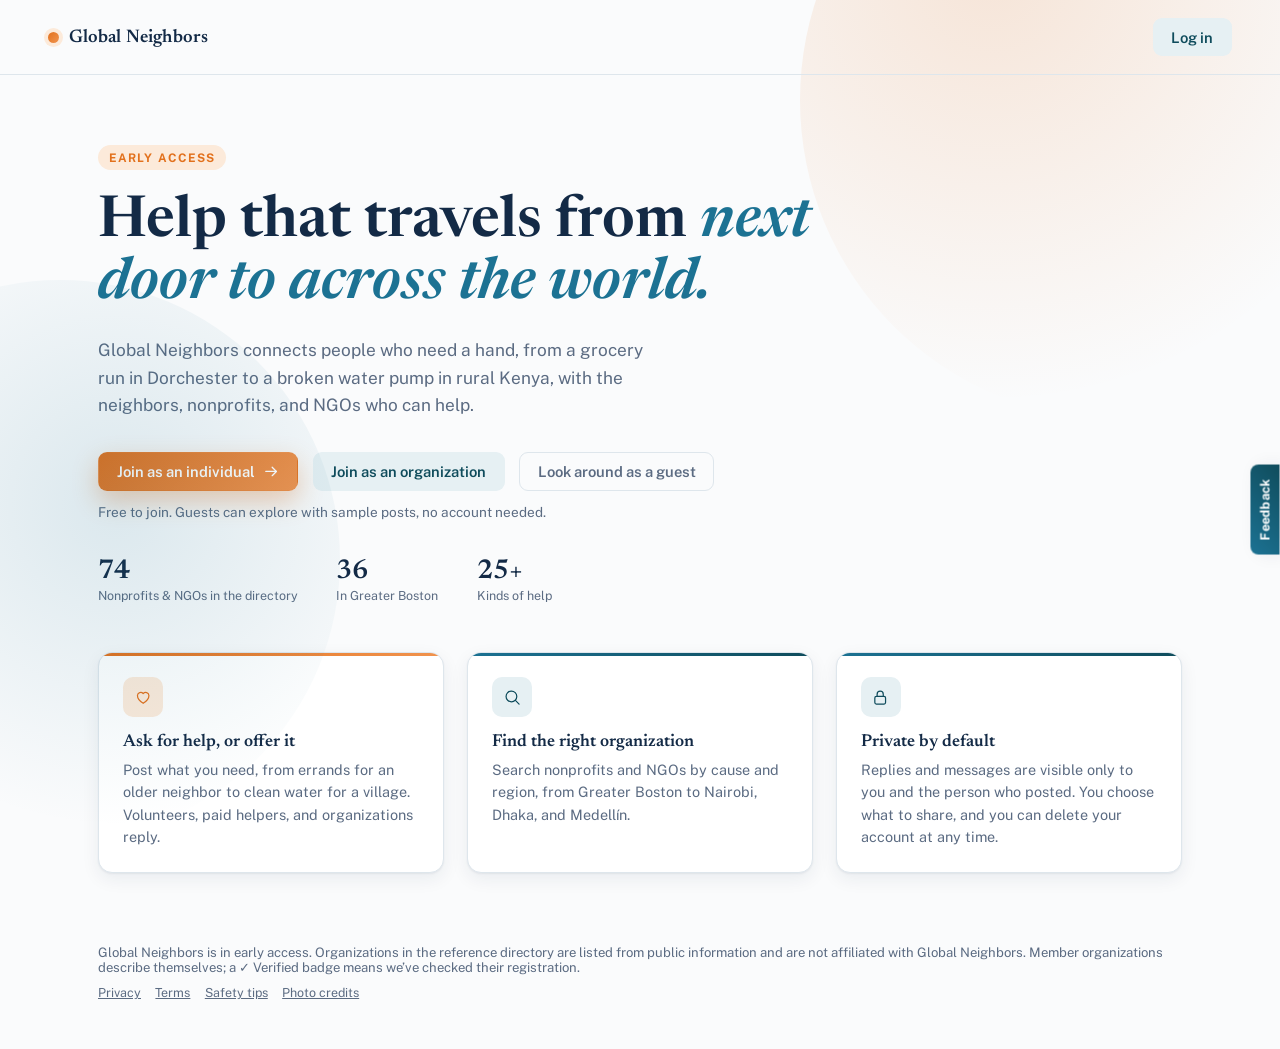
==== commit c8c70583: "Act on Traction Write-up #2: notifications, categories, guest conversion, feedback - Notifications: " ====
--- a/public/index.html
+++ b/public/index.html
@@ -24,6 +24,7 @@
     --warning-soft:#FBF0DC;
     --danger:#B3261E;
     --danger-soft:#FBE3E1;
+    --series-1:#2a78d6;
     --shadow:0 1px 2px rgba(19,42,70,.06), 0 6px 18px rgba(19,42,70,.07);
     --shadow-lg:0 8px 16px rgba(19,42,70,.07), 0 20px 46px rgba(19,42,70,.1);
     --glow-accent:0 10px 26px rgba(226,113,29,.32);
@@ -37,7 +38,7 @@
       --bg:#0B1826; --surface:#122238; --surface-2:#16304A; --border:#25456A;
       --text:#EAF1F7; --text-muted:#93A9C1; --primary:#59B6D6; --primary-strong:#8BD1E8;
       --primary-soft:#173947; --accent:#F0934E; --accent-soft:#3B2413;
-      --success:#59C68A; --success-soft:#12331F; --warning:#E3A83B; --warning-soft:#3A2C0E; --danger:#F2A09A; --danger-soft:#3D1715;
+      --success:#59C68A; --success-soft:#12331F; --warning:#E3A83B; --warning-soft:#3A2C0E; --danger:#F2A09A; --danger-soft:#3D1715; --series-1:#3987e5;
       --shadow:0 1px 2px rgba(0,0,0,.4), 0 8px 22px rgba(0,0,0,.35);
       --shadow-lg:0 10px 20px rgba(0,0,0,.35), 0 26px 54px rgba(0,0,0,.4);
       --glow-accent:0 10px 28px rgba(240,147,78,.28);
@@ -51,7 +52,7 @@
     --bg:#0B1826; --surface:#122238; --surface-2:#16304A; --border:#25456A;
     --text:#EAF1F7; --text-muted:#93A9C1; --primary:#59B6D6; --primary-strong:#8BD1E8;
     --primary-soft:#173947; --accent:#F0934E; --accent-soft:#3B2413;
-    --success:#59C68A; --success-soft:#12331F; --warning:#E3A83B; --warning-soft:#3A2C0E; --danger:#F2A09A; --danger-soft:#3D1715;
+    --success:#59C68A; --success-soft:#12331F; --warning:#E3A83B; --warning-soft:#3A2C0E; --danger:#F2A09A; --danger-soft:#3D1715; --series-1:#3987e5;
     --shadow:0 1px 2px rgba(0,0,0,.4), 0 8px 22px rgba(0,0,0,.35);
     --shadow-lg:0 10px 20px rgba(0,0,0,.35), 0 26px 54px rgba(0,0,0,.4);
     --glow-accent:0 10px 28px rgba(240,147,78,.28);
@@ -460,6 +461,70 @@
     .avatar-wrap{ margin-top:-48px; }
   }
 
+  /* ---------- Notifications, feedback, guest invite ---------- */
+  .topbar-right{ position:relative; display:flex; align-items:center; gap:.7rem; }
+  .bell{ position:relative; display:inline-flex; align-items:center; justify-content:center; width:36px; height:36px; border-radius:50%; border:1px solid var(--border); background:var(--surface); color:var(--text); cursor:pointer; }
+  .bell:hover{ border-color:var(--primary); color:var(--primary); }
+  .bell .icon{ width:19px; height:19px; }
+  .bell-badge{ position:absolute; top:-4px; right:-4px; min-width:18px; height:18px; padding:0 4px; border-radius:9px; background:var(--danger); color:#fff; font-size:.66rem; font-weight:700; display:flex; align-items:center; justify-content:center; border:2px solid var(--surface); }
+  .notif-panel{ position:absolute; top:calc(100% + 10px); right:0; width:min(380px, calc(100vw - 32px)); max-height:70vh; overflow:auto; background:var(--surface); border:1px solid var(--border); border-radius:14px; box-shadow:var(--shadow-lg); z-index:40; }
+  .notif-head{ display:flex; justify-content:space-between; align-items:center; padding:.8rem 1rem; border-bottom:1px solid var(--border); position:sticky; top:0; background:var(--surface); }
+  .notif-list{ display:flex; flex-direction:column; }
+  .notif-item{ display:flex; gap:.65rem; align-items:flex-start; text-align:left; width:100%; padding:.7rem 1rem; border:none; border-bottom:1px solid var(--border); background:transparent; color:var(--text); font:inherit; font-size:.86rem; line-height:1.4; cursor:pointer; }
+  .notif-item:hover{ background:var(--surface-2); }
+  .notif-item.unread{ background:var(--primary-soft); }
+  .notif-body{ display:flex; flex-direction:column; gap:.15rem; min-width:0; }
+  .notif-body small{ color:var(--text-muted); font-size:.74rem; }
+  .notif-system{ background:var(--surface-2); color:var(--text-muted); }
+  .notif-empty{ padding:1.2rem 1rem; font-size:.86rem; color:var(--text-muted); line-height:1.5; }
+  .notif-foot{ display:flex; justify-content:space-between; align-items:center; gap:.6rem; padding:.7rem 1rem; font-size:.8rem; color:var(--text-muted); }
+  .feedback-tab{ position:fixed; right:0; top:50%; transform:translateY(-50%) rotate(-90deg); transform-origin:bottom right; z-index:30;
+    background:var(--grad-primary); color:#fff; border:none; border-radius:8px 8px 0 0; padding:.45rem .9rem; font:inherit; font-size:.8rem; font-weight:700; letter-spacing:.02em; cursor:pointer; box-shadow:var(--shadow); }
+  .feedback-tab:hover{ filter:brightness(1.08); }
+  .nudge{ position:fixed; left:50%; bottom:1.2rem; transform:translateX(-50%); width:min(440px, calc(100vw - 32px)); z-index:45; background:var(--surface); border:1px solid var(--border); border-left:4px solid var(--accent); border-radius:14px; box-shadow:var(--shadow-lg); padding:1rem 1.1rem; font-size:.88rem; line-height:1.5; }
+  .nudge p{ margin:.3rem 0 .8rem; color:var(--text); }
+  .nudge-close{ position:absolute; top:.4rem; right:.55rem; border:none; background:none; font-size:1.3rem; line-height:1; color:var(--text-muted); cursor:pointer; }
+  .gate-perks{ margin:0 0 .9rem; padding-left:1.2rem; font-size:.9rem; line-height:1.6; }
+  @media (max-width:720px){
+    .feedback-tab{ top:auto; bottom:5.2rem; transform:none; border-radius:100px; padding:.5rem .9rem; right:.8rem; }
+    .topbar-right .hero-note{ display:none; }
+  }
+
+  /* ---------- Admin activity dashboard ---------- */
+  .stat-grid{ display:grid; grid-template-columns:repeat(auto-fill, minmax(170px, 1fr)); gap:.8rem; margin-bottom:1rem; }
+  .stat-tile{ background:var(--surface); border:1px solid var(--border); border-radius:12px; padding:.85rem 1rem; box-shadow:var(--shadow); }
+  .stat-label{ font-size:.72rem; font-weight:700; letter-spacing:.06em; text-transform:uppercase; color:var(--text-muted); }
+  .stat-value{ font-family:'Newsreader',Georgia,serif; font-size:1.6rem; font-weight:600; color:var(--text); line-height:1.2; margin-top:.2rem; overflow-wrap:anywhere; }
+  .stat-value.stat-text{ font-size:1.15rem; padding-top:.25rem; }
+  .stat-sub{ font-size:.76rem; color:var(--text-muted); margin-top:.15rem; }
+  .viz-pair{ display:grid; grid-template-columns:repeat(auto-fit, minmax(300px, 1fr)); gap:1rem; margin-bottom:1rem; }
+  .viz-card{ margin-bottom:1rem; }
+  .viz-pair .viz-card{ margin-bottom:0; }
+  .viz-title{ font-family:'Public Sans',sans-serif; font-size:.92rem; font-weight:700; color:var(--text); margin-bottom:.7rem; }
+  .viz-svg{ width:100%; max-width:100%; height:auto; display:block; overflow:visible; }
+  .viz-grid{ stroke:var(--border); stroke-width:1; stroke-dasharray:2 4; vector-effect:non-scaling-stroke; }
+  .viz-base{ stroke:var(--text-muted); stroke-opacity:.5; stroke-width:1; vector-effect:non-scaling-stroke; }
+  .viz-axis{ font-size:11px; fill:var(--text-muted); font-family:'Public Sans',sans-serif; }
+  .viz-bar{ fill:var(--series-1); }
+  .viz-hit{ fill:transparent; cursor:default; }
+  .viz-hit:hover{ fill:var(--text); fill-opacity:.05; }
+  .hbars{ display:flex; flex-direction:column; gap:.45rem; }
+  .hbar-row{ display:grid; grid-template-columns:minmax(120px, 46%) 1fr 2.6rem; align-items:center; gap:.7rem; font-size:.84rem; padding:.15rem .25rem; border-radius:6px; }
+  .hbar-row:hover{ background:var(--surface-2); }
+  .hbar-label{ color:var(--text); overflow:hidden; text-overflow:ellipsis; white-space:nowrap; }
+  .hbar-track{ height:12px; }
+  .hbar-fill{ display:block; height:100%; background:var(--series-1); border-radius:0 4px 4px 0; }
+  .hbar-value{ text-align:right; color:var(--text-muted); font-variant-numeric:tabular-nums; }
+  .viz-table{ margin-top:.7rem; font-size:.82rem; }
+  .viz-table summary{ cursor:pointer; color:var(--text-muted); font-weight:600; }
+  .table-scroll{ overflow-x:auto; }
+  .viz-table table, .activity-table{ width:100%; border-collapse:collapse; margin-top:.5rem; font-size:.84rem; }
+  .viz-table th, .viz-table td, .activity-table th, .activity-table td{ text-align:left; padding:.45rem .5rem; border-top:1px solid var(--border); vertical-align:top; }
+  .activity-table th{ font-size:.72rem; letter-spacing:.05em; text-transform:uppercase; color:var(--text-muted); border-top:none; white-space:nowrap; }
+  .activity-table td.num{ font-variant-numeric:tabular-nums; white-space:nowrap; }
+  .viz-tip{ position:fixed; left:0; top:0; z-index:90; pointer-events:none; opacity:0; transition:opacity .1s; background:var(--text); color:var(--bg); font-size:.8rem; font-weight:600; padding:.4rem .6rem; border-radius:7px; box-shadow:0 6px 18px rgba(0,0,0,.2); max-width:280px; }
+  @media (max-width:560px){ .hbar-row{ grid-template-columns:1fr 2.6rem; } .hbar-track{ grid-column:1 / -1; grid-row:2; } }
+
   /* ---------- Trust & safety ---------- */
   .verified-badge{ display:inline-flex; align-items:center; gap:.2rem; font-family:'Public Sans',sans-serif; font-size:.68rem; font-weight:700; letter-spacing:.02em; padding:.14rem .5rem; border-radius:100px; background:var(--success-soft); color:var(--success); margin-left:.35rem; vertical-align:middle; white-space:nowrap; }
   .link-btn{ background:none; border:none; padding:0; font:inherit; font-size:.8rem; font-weight:600; color:var(--primary); cursor:pointer; text-decoration:underline; text-underline-offset:2px; }
@@ -505,6 +570,7 @@
     globe: '<svg class="icon" viewBox="0 0 24 24" fill="none" stroke="currentColor" stroke-width="1.6" stroke-linecap="round" stroke-linejoin="round"><circle cx="12" cy="12" r="9"></circle><path d="M3 12h18"></path><path d="M12 3a14 14 0 0 1 0 18a14 14 0 0 1 0-18z"></path></svg>',
     lock: '<svg class="icon" viewBox="0 0 24 24" fill="none" stroke="currentColor" stroke-width="1.6" stroke-linecap="round" stroke-linejoin="round"><rect x="5" y="11" width="14" height="10" rx="2"></rect><path d="M8 11V8a4 4 0 0 1 8 0v3"></path></svg>',
     shield: '<svg class="icon" viewBox="0 0 24 24" fill="none" stroke="currentColor" stroke-width="1.6" stroke-linecap="round" stroke-linejoin="round"><path d="M12 3l7 3v5c0 4.5-3 8.3-7 10-4-1.7-7-5.5-7-10V6l7-3z"></path></svg>',
+    bell: '<svg class="icon" viewBox="0 0 24 24" fill="none" stroke="currentColor" stroke-width="1.7" stroke-linecap="round" stroke-linejoin="round"><path d="M6 16V11a6 6 0 0 1 12 0v5l1.5 2h-15z"></path><path d="M10 20.5a2 2 0 0 0 4 0"></path></svg>',
     camera: '<svg class="icon" viewBox="0 0 24 24" fill="none" stroke="currentColor" stroke-width="1.7" stroke-linecap="round" stroke-linejoin="round"><path d="M4 8h3l2-3h6l2 3h3v11H4z"></path><circle cx="12" cy="13" r="3.5"></circle></svg>',
     arrow: '<svg class="icon" viewBox="0 0 24 24" fill="none" stroke="currentColor" stroke-width="1.8" stroke-linecap="round" stroke-linejoin="round"><line x1="4" y1="12" x2="19" y2="12"></line><polyline points="13 6 19 12 13 18"></polyline></svg>'
   };
@@ -767,7 +833,20 @@
     'Legal & paperwork':['Legal Aid','Immigrant & Refugee Services'],
     'Disaster & emergency':['Disaster Response'],
     'Energy & solar':['Environment','Economic Development'],
-    'Tech & skills':['Workforce Development','Volunteer Mobilization']
+    'Tech & skills':['Workforce Development','Volunteer Mobilization'],
+    'Childcare & family':['Youth Development','Community Health'],
+    'Pets & animals':['Volunteer Mobilization'],
+    'Emotional support & wellbeing':['Community Health','Elder Care'],
+    'Moving & heavy lifting':['Housing','Disability & Access'],
+    'Translation & interpretation':['Immigrant & Refugee Services','Legal Aid'],
+    'Clothing & household items':['Housing','Youth Development'],
+    'Mentoring & career advice':['Workforce Development','Youth Development'],
+    'Arts, music & culture':['Education','Youth Development'],
+    'Sports & recreation':['Youth Development','Community Health'],
+    'Community events & organizing':['Volunteer Mobilization'],
+    'Environment & cleanup':['Environment','Volunteer Mobilization'],
+    'Small business & entrepreneurship':['Economic Development','Workforce Development'],
+    'Other':[]
   };
   var CAUSES = ['Community Health','Disability & Access','Disaster Response','Economic Development','Education',
     'Elder Care','Environment','Food Security','Global Health','Housing','Immigrant & Refugee Services',
@@ -1092,10 +1171,11 @@
     authNotice:'', resetToken:null, agreeTerms:false,
     report:null,               // { type, id, label } while the report dialog is open
     blocks:null, myVerification:undefined,
-    adminView:'reports',
+    adminView:'activity',
     guest:false, memberId:null, memberReturnTab:'help', memberProfile:null,
-    imageEdit:null, pickKind:'avatar', pendingDraft:null, gateReason:'',
-    admin:{ overview:null, reports:null, verifications:null, users:null, userQuery:'', reportFilter:'open', resetLink:null }
+    imageEdit:null, pickKind:'avatar', pendingDraft:null, gateReason:'', postCat:'Groceries & errands',
+    admin:{ overview:null, reports:null, verifications:null, users:null, userQuery:'', reportFilter:'open', resetLink:null,
+            activity:null, activityDays:30, activityUser:null, activityUserId:null, activitySort:'time', feedback:null, feedbackFilter:'new' }
   };
   var REPORT_REASONS = ['Scam or fraud','Harassment or hate','Unsafe or exploitative request','Spam',
     'Impersonation or fake organization','Inappropriate content','Other'];
@@ -1196,6 +1276,8 @@
   }
   function openHelp(id){
     state.tab='help'; state.selectedHelpId=id; state.helpDetail=null; state.openThread=null;
+    track('post_view');
+    if(state.guest && !state.user && ++nudge.opened >= 2) setTimeout(maybeNudge, 1500);
     var sample = SAMPLE_POSTS.filter(function(p){ return p.id===id; })[0];
     if(sample){ state.helpDetail = sample; render(); window.scrollTo(0,0); return Promise.resolve(); }
     render(); window.scrollTo(0,0);
@@ -1206,15 +1288,20 @@
   }
   function enterApp(user){
     state.user = user; state.view = 'app'; state.tab = 'help'; state.helpView = 'browse';
-    state.blocks = null; state.myVerification = undefined; state.adminView = 'reports';
-    state.admin = { overview:null, reports:null, verifications:null, users:null, userQuery:'', reportFilter:'open', resetLink:null };
+    state.blocks = null; state.myVerification = undefined; state.adminView = 'activity';
+    state.admin = { overview:null, reports:null, verifications:null, users:null, userQuery:'', reportFilter:'open', resetLink:null,
+                    activity:null, activityDays:30, activityUser:null, activityUserId:null, activitySort:'time', feedback:null, feedbackFilter:'new' };
     state.selectedHelpId = null; state.selectedOrgId = null; state.formError = ''; state.guest = false;
     try{ sessionStorage.removeItem('gn_guest'); }catch(err){}
     render(); window.scrollTo(0,0);
     loadPosts(); loadMemberOrgs();
+    startTracking('help_board');
+    startNotifications();
+    nudge.shown = false;
     // A guest who wrote a post before signing up gets it back, ready to publish.
     if(state.pendingDraft){
       var d = state.pendingDraft; state.pendingDraft = null;
+      state.postCat = d['hp-cat'] || state.postCat;
       state.modal = 'post-help'; render(); fillDraft(d);
       setTimeout(function(){ toast('Welcome! Your draft is ready. Review it and press Post.'); }, 50);
     }
@@ -1282,7 +1369,7 @@
       + (!state.user ? '<p class="res-org">Members can see this organization’s Help Board posts. <button class="link-btn" data-action="show-auth" data-mode="signup">Create a free account</button></p>'
         : mp.posts.length ? '<div class="suggest">' + mp.posts.map(function(p){
             return '<button class="suggest-item" data-action="view-help" data-id="' + esc(p.id) + '">' + esc(p.title)
-              + '<small>' + (p.type==='ask' ? 'Asking' : 'Offering') + ' · ' + esc(p.category) + ' · ' + fmtDate(p.createdAt) + '</small></button>';
+              + '<small>' + (p.type==='ask' ? 'Asking' : 'Offering') + ' · ' + esc(categoryLabel(p)) + ' · ' + fmtDate(p.createdAt) + '</small></button>';
           }).join('') + '</div>'
         : '<p class="res-org">No posts yet.</p>')
       + '</div>';
@@ -1299,6 +1386,7 @@
   function openMember(id){
     if(state.tab!=='member') state.memberReturnTab = state.tab;
     state.tab='member'; state.memberId=id; state.memberProfile=null;
+    track('member_view');
     render(); window.scrollTo(0,0);
     api('GET', 'users/' + encodeURIComponent(id)).then(function(d){
       if(state.memberId===id){ state.memberProfile = d; render(); }
@@ -1363,7 +1451,7 @@
     if(url.length * 0.75 > limit){ state.formError = 'That image is too detailed to save. Try zooming in or choosing another.'; render(); return; }
     state.formError = '';
     run(api('POST', 'me/media/' + e.kind, { dataUrl:url }).then(function(d){
-      state.user = d.user; state.modal = null; state.imageEdit = null;
+      state.user = d.user; state.modal = null; state.imageEdit = null; track('photo_upload');
       toast(e.kind==='avatar' ? 'Profile photo updated.' : 'Banner updated.'); loadMemberOrgs();
     }), function(err){ state.formError = err.message; });
   }
@@ -1376,13 +1464,19 @@
     try{ sessionStorage.setItem('gn_guest', '1'); }catch(err){}
     render(); window.scrollTo(0,0);
     loadMemberOrgs();
+    startTracking('help_board');
+    loadPublicStats();
+    // Invite guests to join after they've had a look: two posts opened or ~90 seconds in.
+    clearTimeout(nudge.timer); nudge.opened = 0;
+    nudge.timer = setTimeout(maybeNudge, 90000);
   }
   function renderGateModal(){
     var what = state.gateReason==='post' ? 'publish your post' : state.gateReason==='profile' ? 'view member profiles' : 'reply';
     return '<div class="modal-backdrop" data-action="close-modal">'
       + '<div class="modal" role="dialog" aria-modal="true" aria-labelledby="gate-title">'
       +   '<h3 id="gate-title">Create a free account to ' + what + '</h3>'
-      +   '<p class="posting-as" style="margin:0 0 1rem;">Guests can look around, but only members can post, reply, or see other members’ profiles. That keeps people who ask for help safe.'
+      +   '<ul class="gate-perks"><li>See ' + (realCountsLine() || 'real posts') + ' near you</li><li>Ask for help, offer it, and message helpers privately</li><li>Free, and it takes about 30 seconds: just a name, email, and password</li></ul>'
+      +   '<p class="posting-as" style="margin:0 0 1rem;">Only members can post or reply, which keeps people who ask for help safe.'
       +     (state.pendingDraft ? ' <b>Your draft is saved.</b> It’ll be ready to publish as soon as you sign up.' : '') + '</p>'
       +   '<div class="modal-actions" style="flex-wrap:wrap;">'
       +     '<button type="button" class="btn btn-ghost" data-action="close-modal">Keep browsing</button>'
@@ -1397,6 +1491,7 @@
 
   /* ============ RENDER: LANDING ============ */
   function renderLanding(){
+    if(publicStats===null){ publicStats = false; loadPublicStats(); }
     var bostonCount = REAL_ORGS.filter(function(o){ return regionOf(o)==='Greater Boston'; }).length;
     return '<div class="landing-page">'
     + '<div class="landing-top">'
@@ -1415,9 +1510,10 @@
     +     '</div>'
     +     '<p class="hero-note" style="margin-top:.8rem;">Free to join. Guests can explore with sample posts, no account needed.</p>'
     +     '<div class="hero-stats">'
+    +       (publicStats && publicStats.members >= 5 ? '<div class="hero-stat"><b>' + publicStats.members + '</b><span>Members so far</span></div>' : '')
     +       '<div class="hero-stat"><b>' + REAL_ORGS.length + '</b><span>Nonprofits &amp; NGOs in the directory</span></div>'
     +       '<div class="hero-stat"><b>' + bostonCount + '</b><span>In Greater Boston</span></div>'
-    +       '<div class="hero-stat"><b>' + Object.keys(HELP_CATS).length + '</b><span>Kinds of help</span></div>'
+    +       '<div class="hero-stat"><b>' + (Object.keys(HELP_CATS).length - 1) + '+</b><span>Kinds of help</span></div>'
     +     '</div>'
     +   '</div>'
     + '</div>'
@@ -1426,6 +1522,7 @@
     +   featureCard('primary', ICONS.directory, 'Find the right organization', 'Search nonprofits and NGOs by cause and region, from Greater Boston to Nairobi, Dhaka, and Medellín.')
     +   featureCard('primary', ICONS.lock, 'Private by default', 'Replies and messages are visible only to you and the person who posted. You choose what to share, and you can delete your account at any time.')
     + '</div>'
+    + feedbackTab()
     + '<div class="landing-footer">Global Neighbors is in early access. Organizations in the reference directory are listed from public information and are not affiliated with Global Neighbors. Member organizations describe themselves; a ✓ Verified badge means we’ve checked their registration.<div style="margin-top:.6rem;">' + legalLinks() + '</div></div>'
     + '</div>';
   }
@@ -1466,7 +1563,7 @@
         + '<div class="field"><label for="su-email">Email</label><input id="su-email" type="email" autocomplete="email" maxlength="254" required></div>'
         + '<div class="field"><label for="su-pass">Password</label><input id="su-pass" type="password" autocomplete="new-password" minlength="10" required><p class="hint">At least 10 characters.</p></div>'
         + '<div class="field-row">'
-        +   '<div class="field"><label for="su-loc">Location</label><input id="su-loc" maxlength="100" placeholder="Neighborhood &amp; city" required></div>'
+        +   '<div class="field"><label for="su-loc">Location <span class="hint">(optional)</span></label><input id="su-loc" maxlength="100" placeholder="Neighborhood &amp; city"></div>'
         +   '<div class="field"><label for="su-region">Region</label><select id="su-region">' + opts(REGIONS, 'Greater Boston', regionLabel) + '</select></div>'
         + '</div>'
         + '<p class="hint" style="margin:-.4rem 0 1rem;">Never enter a street address. You can share exact details privately once you’ve accepted a helper.</p>'
@@ -1528,7 +1625,7 @@
         + '</div>'
       : '<div class="topbar">'
         + '<div class="viewing-as"><button class="me-chip" data-action="view-member" data-user="' + esc(u.id) + '" title="View your public profile">' + userAvatar(u, 'xs') + '<b>' + esc(u.displayName) + '</b></button><span class="kind-badge" style="margin-left:0;">' + (isOrg() ? 'Organization' : 'Individual') + '</span></div>'
-        + '<div style="display:flex;align-items:center;gap:.8rem;"><span class="hero-note">' + esc(u.location) + '</span><button class="btn btn-ghost btn-sm" data-action="logout">Log out</button></div>'
+        + '<div class="topbar-right">' + (u.location ? '<span class="hero-note">' + esc(u.location) + '</span>' : '') + renderBell() + '<button class="btn btn-ghost btn-sm" data-action="logout">Log out</button>' + renderNotifPanel() + '</div>'
         + '</div>';
     var body = '';
     if(state.tab==='help') body = state.selectedHelpId ? renderHelpDetail() : renderHelpBoard();
@@ -1537,10 +1634,12 @@
     else if(state.tab==='admin' && u && u.isAdmin) body = renderAdmin();
     else if(state.tab==='member') body = renderMemberProfile();
     var banner = guest
-      ? (state.tab==='help' ? '<div class="banner">You’re browsing as a guest, so the Help Board shows <b>sample posts</b>. Real members’ posts stay private. <button class="link-btn" data-action="show-auth" data-mode="signup">Create a free account</button> to see real posts, ask for help, or offer it.</div>' : '')
+      ? (state.tab==='help' ? '<div class="banner">You’re browsing as a guest, so the Help Board shows <b>sample posts</b>. '
+          + (realCountsLine() ? 'Members have ' + realCountsLine() + ', which stay private to members. ' : 'Real members’ posts stay private. ')
+          + '<button class="link-btn" data-action="show-auth" data-mode="signup">Create a free account</button> to see them, ask for help, or offer it.</div>' : '')
       : (state.config.emailEnabled && !u.emailVerified)
       ? '<div class="banner">Please confirm your email to post, reply, and message. We sent a link to <b>' + esc(u.email) + '</b>. <button class="link-btn" data-action="resend-verify">Resend the email</button></div>' : '';
-    return '<div class="shell">' + rail + '<main class="main">' + topbar + '<div class="content">' + banner + body + '</div></main></div>' + renderModal();
+    return '<div class="shell">' + rail + '<main class="main">' + topbar + '<div class="content">' + banner + body + '</div></main></div>' + renderModal() + feedbackTab() + renderNudge();
   }
 
   /* ============ RENDER: HELP BOARD ============ */
@@ -1581,7 +1680,7 @@
       + '<h3 style="font-size:1rem; font-weight:600;">' + esc(p.title) + '</h3>'
       + '<div class="author-line">' + avatarHtml(p.author, 'xs') + '<div class="res-org">' + nameLink(p.author) + ' · ' + esc(p.location) + '</div></div>'
       + '<div class="help-snippet">' + esc(p.detail) + '</div>'
-      + '<div class="tag-row" style="margin-bottom:0;"><span class="tag">' + esc(p.category) + '</span>' + payTag(p.pay) + '<span class="tag muted">' + esc(scaleLabel(p.scale)) + '</span></div>'
+      + '<div class="tag-row" style="margin-bottom:0;"><span class="tag">' + esc(categoryLabel(p)) + '</span>' + payTag(p.pay) + '<span class="tag muted">' + esc(scaleLabel(p.scale)) + '</span></div>'
       + '<div class="help-foot"><span class="reply-count">' + (p.isMine ? repliesLabel(p.replyCount) : '') + '</span><div class="card-actions">' + cta + '</div></div>'
       + '</div>';
   }
@@ -1590,7 +1689,7 @@
     var q = state.helpQuery.toLowerCase();
     var list = state.posts.filter(function(p){
       if(state.helpView!=='browse') return true;
-      var hay = (p.title + ' ' + p.detail + ' ' + p.category + ' ' + p.location + ' ' + p.author.name).toLowerCase();
+      var hay = (p.title + ' ' + p.detail + ' ' + p.category + ' ' + (p.categoryNote || '') + ' ' + p.location + ' ' + p.author.name).toLowerCase();
       var payKind = p.pay.kind==='stipend' ? 'paid' : p.pay.kind;
       return (!q || hay.indexOf(q)>-1)
         && (state.helpType==='all' || p.type===state.helpType)
@@ -1612,7 +1711,7 @@
     }
     var filters = state.helpView!=='browse' ? '' :
         '<div class="toolbar"><input class="search-input" type="text" placeholder="Search posts: groceries, water, tutoring, Nairobi…" value="' + esc(state.helpQuery) + '" data-search="helpQuery" aria-label="Search help posts">'
-      +   '<select class="filter-select" data-role="help-cat" aria-label="Category"><option value="All">All categories</option>' + opts(Object.keys(HELP_CATS), state.helpCat) + '</select></div>'
+      +   '<select class="filter-select" data-role="help-cat" aria-label="Category">' + groupedCategoryOpts(state.helpCat, true) + '</select></div>'
       + '<div class="toolbar">' + chips('helpType', [['all','Asks & offers'],['ask','Asking for help'],['offer','Offering help']])
       +   '<span style="width:.6rem;"></span>' + chips('helpPay', [['all','Any'],['volunteer','Volunteer'],['paid','Paid & stipend'],['funding','Needs funding']]) + '</div>'
       + '<div class="toolbar"><span class="toolbar-label">Where</span>' + chips('helpRegion', [['All','Everywhere']].concat(REGIONS.map(function(r){ return [r, regionLabel(r)]; }))) + '</div>';
@@ -1674,7 +1773,7 @@
       +   '<h2>' + esc(p.title) + '</h2></div>' + ownerActions
       + '</div>'
       + '<div class="meta-row" style="margin-bottom:.8rem;"><span>' + ICONS.pin + esc(p.location) + '</span><span>' + ICONS.globe + esc(scaleLabel(p.scale)) + '</span><span>Posted ' + fmtDate(p.createdAt) + '</span></div>'
-      + '<div class="tag-row"><span class="tag">' + esc(p.category) + '</span>' + payTag(p.pay) + '<span class="tag muted">' + esc(p.urgency) + '</span></div>'
+      + '<div class="tag-row"><span class="tag">' + esc(categoryLabel(p)) + '</span>' + payTag(p.pay) + '<span class="tag muted">' + esc(p.urgency) + '</span></div>'
       + (p.hidden ? '<div class="form-error">Moderators hid this post after a report, so other members can’t see it. If you think this is a mistake, email ' + esc(contactEmail()) + '.</div>' : '');
 
     var replies;
@@ -1830,7 +1929,7 @@
       +   (org ? '' : '<div class="field"><label for="pf-pronouns">Pronouns (optional)</label><input id="pf-pronouns" maxlength="40" value="' + esc(u.pronouns) + '" placeholder="e.g. she/her, they/them"></div>')
       +   '<div class="field"><label for="pf-headline">' + (org ? 'Tagline' : 'Headline') + '</label><input id="pf-headline" maxlength="120" value="' + esc(u.headline) + '" placeholder="' + (org ? 'e.g. Mobile food pantry & community kitchen' : 'e.g. Retired teacher, weekend volunteer') + '"></div>'
       +   '<div class="field-row">'
-      +     '<div class="field"><label for="pf-loc">Location</label><input id="pf-loc" maxlength="100" required value="' + esc(u.location) + '"></div>'
+      +     '<div class="field"><label for="pf-loc">Location</label><input id="pf-loc" maxlength="100" value="' + esc(u.location) + '" placeholder="Neighborhood &amp; city"></div>'
       +     '<div class="field"><label for="pf-region">Region</label><select id="pf-region">' + opts(REGIONS, u.region, regionLabel) + '</select></div>'
       +   '</div>'
       +   '<div class="field"><label for="pf-bio">' + (org ? 'Mission' : 'About you (optional)') + '</label><textarea id="pf-bio" maxlength="2000">' + esc(u.bio) + '</textarea></div>'
@@ -1921,14 +2020,14 @@
   function renderAdmin(){
     var o = state.admin.overview;
     var seg = '<div class="seg" role="tablist">' + [
-      ['reports','Reports', o && o.openReports], ['verifications','Verifications', o && o.pendingVerifications], ['users','Members', o && o.users]
+      ['activity','Activity', null], ['feedback','Feedback', o && o.newFeedback], ['reports','Reports', o && o.openReports], ['verifications','Verifications', o && o.pendingVerifications], ['users','Members', o && o.users]
     ].map(function(t){
       return '<button role="tab" aria-selected="' + (state.adminView===t[0]) + '" class="' + (state.adminView===t[0]?'active':'') + '" data-action="admin-view" data-view="' + t[0] + '">'
         + t[1] + (t[2]!=null ? ' <span class="count-pill">' + t[2] + '</span>' : '') + '</button>';
     }).join('') + '</div>';
     var emailNote = (o && !o.emailEnabled)
       ? '<div class="banner">Email isn’t connected yet, so members can’t reset their own passwords. If someone emails you for help, check that the request comes from the address on their account, then use <b>Members → Reset link</b>.</div>' : '';
-    var body = state.adminView==='reports' ? adminReports() : state.adminView==='verifications' ? adminVerifications() : adminUsers();
+    var body = state.adminView==='activity' ? adminActivity() : state.adminView==='feedback' ? adminFeedback() : state.adminView==='reports' ? adminReports() : state.adminView==='verifications' ? adminVerifications() : adminUsers();
     return '<div class="page-head"><div><h2>Admin</h2><p>Review reports, verify organizations, and manage members. Every action is logged.</p></div></div>'
       + emailNote + seg + body;
   }
@@ -2029,7 +2128,13 @@
     api('GET', 'admin/overview').then(function(d){ a.overview = d; render(); }, function(err){ toast(err.message); });
     var done = function(key){ return function(d){ a[key] = d[key]; render(); }; };
     var fail = function(key){ return function(err){ a[key] = []; toast(err.message); render(); }; };
-    if(state.adminView==='reports'){ a.reports = null; api('GET', 'admin/reports?status=' + a.reportFilter).then(done('reports'), fail('reports')); }
+    var q = '?days=' + a.activityDays + '&tz=' + new Date().getTimezoneOffset();
+    if(state.adminView==='activity'){
+      if(a.activityUserId){ a.activityUser = null; api('GET', 'admin/activity/users/' + a.activityUserId + q).then(function(d){ a.activityUser = d; render(); }, function(err){ toast(err.message); a.activityUserId = null; a.activityUser = null; render(); }); }
+      else { a.activityUser = null; a.activity = null; api('GET', 'admin/activity' + q).then(function(d){ a.activity = d; render(); }, function(err){ a.activity = { days:a.activityDays, summary:{ sessions:0, guestSessions:0, activeMembers:0, activeMs:0, conversions:0, mobileSessions:0, members:0, newMembers:0 }, daily:[], features:[], members:[] }; toast(err.message); render(); }); }
+    }
+    else if(state.adminView==='feedback'){ a.feedback = null; api('GET', 'admin/feedback' + (a.feedbackFilter==='new' ? '?status=new' : '')).then(function(d){ a.feedback = d.feedback; render(); }, function(err){ a.feedback = []; toast(err.message); render(); }); }
+    else if(state.adminView==='reports'){ a.reports = null; api('GET', 'admin/reports?status=' + a.reportFilter).then(done('reports'), fail('reports')); }
     else if(state.adminView==='verifications'){ a.verifications = null; api('GET', 'admin/verifications').then(done('verifications'), fail('verifications')); }
     else { a.users = null; api('GET', 'admin/users?q=' + encodeURIComponent(a.userQuery)).then(done('users'), fail('users')); }
     render();
@@ -2060,11 +2165,430 @@
     return false;
   }
 
+  /* ============ CATEGORIES (grouped) ============ */
+  // Broadened after member feedback; "Other" lets people name their own topic.
+  var CATEGORY_GROUPS = [
+    ['Everyday help', ['Groceries & errands','Transportation & rides','Moving & heavy lifting','Housing & repairs','Pets & animals','Tech & skills']],
+    ['Basic needs', ['Food & meals','Clothing & household items','Clean water & sanitation','Energy & solar','Disaster & emergency']],
+    ['Health & care', ['Health & medical','Elder care & companionship','Childcare & family','Emotional support & wellbeing']],
+    ['Learning & work', ['Education & tutoring','Mentoring & career advice','Jobs & livelihoods','Small business & entrepreneurship','Legal & paperwork','Translation & interpretation']],
+    ['Community & culture', ['Community events & organizing','Arts, music & culture','Sports & recreation','Environment & cleanup']],
+    ['Something else', ['Other']]
+  ];
+  function groupedCategoryOpts(sel, withAll){
+    return (withAll ? '<option value="All"' + (sel==='All'?' selected':'') + '>All categories</option>' : '')
+      + CATEGORY_GROUPS.map(function(g){
+          return '<optgroup label="' + esc(g[0]) + '">' + g[1].map(function(c){
+            return '<option value="' + esc(c) + '"' + (c===sel?' selected':'') + '>' + esc(c==='Other' ? 'Other (name your own topic)' : c) + '</option>';
+          }).join('') + '</optgroup>';
+        }).join('');
+  }
+  function categoryLabel(p){ return p.category==='Other' && p.categoryNote ? p.categoryNote : p.category; }
+
+  /* ============ NOTIFICATIONS ============ */
+  var notif = { list:[], unread:0, open:false, newestSeen:0, timer:null };
+  function alertsEnabled(){ try{ return localStorage.getItem('gn_alerts')==='1'; }catch(err){ return false; } }
+  function setDocTitle(){ document.title = (notif.unread ? '(' + notif.unread + ') ' : '') + 'Global Neighbors'; }
+  function notifText(n){
+    var who = n.actor ? '<b>' + esc(n.actor.name) + '</b>' : 'Someone', t = n.postTitle ? '“' + esc(n.postTitle) + '”' : 'your post';
+    switch(n.type){
+      case 'reply': return who + ' replied to ' + t;
+      case 'accepted': return who + ' accepted your reply on ' + t;
+      case 'message': return who + ' sent you a message about ' + t;
+      case 'verification': return n.detail==='approved' ? 'Your organization is now <b>verified</b> ✓' : 'Your verification request needs changes. Open My profile for details.';
+      case 'post_hidden': return 'A moderator hid your post ' + t + '. Email ' + esc(contactEmail()) + ' if you think this is a mistake.';
+      case 'feedback': return 'New feedback (' + esc({ idea:'idea', problem:'problem', category:'category request', other:'other' }[n.detail] || n.detail) + ') from ' + (n.actor ? who : 'a guest');
+    }
+    return 'New activity';
+  }
+  function plainText(html){ var d = document.createElement('div'); d.innerHTML = html; return d.textContent; }
+  function pollNotifications(){
+    if(!state.user) return Promise.resolve();
+    return api('GET', 'notifications').then(function(d){
+      var fresh = d.notifications.filter(function(n){ return !n.read && n.createdAt > notif.newestSeen; });
+      // Pop a browser alert for anything new while this tab isn't being looked at.
+      if(notif.newestSeen && fresh.length && document.visibilityState==='hidden' && alertsEnabled() && window.Notification && Notification.permission==='granted'){
+        var n = fresh[0];
+        try{ new Notification('Global Neighbors', { body: plainText(notifText(n)) + (fresh.length > 1 ? ' (+' + (fresh.length - 1) + ' more)' : ''), tag:'gn-' + n.id }); }catch(err){}
+      }
+      if(d.notifications.length) notif.newestSeen = Math.max(notif.newestSeen, d.notifications[0].createdAt);
+      else if(!notif.newestSeen) notif.newestSeen = 1;
+      var changed = d.unread !== notif.unread || JSON.stringify(d.notifications.map(function(n){ return n.id + n.read; })) !== JSON.stringify(notif.list.map(function(n){ return n.id + n.read; }));
+      notif.list = d.notifications; notif.unread = d.unread; setDocTitle();
+      if(changed) render();
+    }, function(){});
+  }
+  function startNotifications(){
+    clearInterval(notif.timer);
+    notif.list = []; notif.unread = 0; notif.newestSeen = 0; notif.open = false;
+    pollNotifications();
+    notif.timer = setInterval(function(){ if(state.user) pollNotifications(); }, 45000);
+  }
+  function stopNotifications(){ clearInterval(notif.timer); notif.list = []; notif.unread = 0; notif.open = false; setDocTitle(); }
+  document.addEventListener('visibilitychange', function(){ if(document.visibilityState==='visible' && state.user) pollNotifications(); });
+
+  function renderBell(){
+    return '<button class="bell" data-action="toggle-notifs" aria-haspopup="true" aria-expanded="' + notif.open + '" aria-label="Notifications' + (notif.unread ? ', ' + notif.unread + ' unread' : '') + '">'
+      + ICONS.bell + (notif.unread ? '<span class="bell-badge">' + (notif.unread > 9 ? '9+' : notif.unread) + '</span>' : '') + '</button>';
+  }
+  function renderNotifPanel(){
+    if(!notif.open) return '';
+    var support = !!window.Notification;
+    var alertsOn = alertsEnabled() && support && Notification.permission==='granted';
+    return '<div class="notif-panel" role="dialog" aria-label="Notifications">'
+      + '<div class="notif-head"><b>Notifications</b>' + (notif.unread ? '<button class="link-btn" data-action="notifs-read-all">Mark all read</button>' : '') + '</div>'
+      + (notif.list.length ? '<div class="notif-list">' + notif.list.map(function(n){
+          return '<button class="notif-item' + (n.read ? '' : ' unread') + '" data-action="open-notif" data-id="' + esc(n.id) + '">'
+            + (n.actor ? avatarHtml({ id:n.actor.id, name:n.actor.name, avatarUrl:n.actor.avatarUrl, accountType:n.actor.accountType }, 'sm') : '<span class="avatar avatar-sm notif-system" aria-hidden="true">' + ICONS.bell + '</span>')
+            + '<span class="notif-body"><span>' + notifText(n) + '</span><small>' + fmtDate(n.createdAt) + '</small></span></button>';
+        }).join('') + '</div>'
+        : '<p class="notif-empty">You’re all caught up. You’ll hear here when someone replies to your posts, accepts your offer, or messages you.</p>')
+      + (support ? '<div class="notif-foot"><span>Browser alerts while the site is open</span><button class="chip' + (alertsOn ? ' active' : '') + '" data-action="toggle-alerts">' + (alertsOn ? 'On' : 'Off') + '</button></div>' : '')
+      + '</div>';
+  }
+
+  /* ============ FEEDBACK ============ */
+  function renderFeedbackModal(){
+    var dis = state.busy ? ' disabled' : '';
+    return '<div class="modal-backdrop" data-action="close-modal">'
+      + '<div class="modal" role="dialog" aria-modal="true" aria-labelledby="fb-title">'
+      +   '<h3 id="fb-title">Share feedback</h3>'
+      +   '<p class="posting-as">What would make Global Neighbors more useful? Every message is read by the team.</p>'
+      +   (state.formError ? '<div class="form-error" role="alert">' + esc(state.formError) + '</div>' : '')
+      +   '<form data-action="submit-feedback">'
+      +     '<div class="field"><label for="fb-kind">This is about…</label><select id="fb-kind">'
+      +       '<option value="idea">An idea or feature request</option><option value="problem">Something that isn’t working</option>'
+      +       '<option value="category">A category I’d like to see</option><option value="other">Something else</option></select></div>'
+      +     '<div class="field"><label for="fb-msg">Your feedback</label><textarea id="fb-msg" maxlength="2000" required placeholder="Tell us what you think…"></textarea></div>'
+      +     (state.user ? '' : '<div class="field"><label for="fb-email">Email (optional, if you’d like a reply)</label><input id="fb-email" type="email" maxlength="254" autocomplete="email"></div>')
+      +     '<div class="modal-actions"><button type="button" class="btn btn-ghost" data-action="close-modal">Cancel</button>'
+      +       '<button type="submit" class="btn btn-primary"' + dis + '>' + (state.busy ? 'Sending…' : 'Send feedback') + '</button></div>'
+      +   '</form>'
+      + '</div></div>';
+  }
+  function feedbackTab(){ return '<button class="feedback-tab" data-action="open-feedback">Feedback</button>'; }
+
+  function adminFeedback(){
+    var a = state.admin, list = a.feedback, dis = state.busy ? ' disabled' : '';
+    var KIND = { idea:'Idea', problem:'Problem', category:'Category request', other:'Other' };
+    var filter = '<div class="toolbar">' + [['new','New'],['all','All feedback']].map(function(f){
+      return '<button class="chip' + (a.feedbackFilter===f[0]?' active':'') + '" data-action="feedback-filter" data-value="' + f[0] + '">' + f[1] + '</button>';
+    }).join('') + '</div>';
+    if(list===null) return filter + '<div class="empty">Loading…</div>';
+    if(!list.length) return filter + '<div class="empty">' + (a.feedbackFilter==='new' ? 'No new feedback.' : 'No feedback yet.') + '</div>';
+    return filter + list.map(function(f){
+      var btn = function(st, label, cls){ return '<button class="btn ' + cls + ' btn-sm" data-action="feedback-status" data-id="' + esc(f.id) + '" data-status="' + st + '"' + dis + '>' + label + '</button>'; };
+      return '<div class="card admin-card">'
+        + '<div class="help-top"><span class="res-type ' + (f.kind==='problem' ? 'ask' : 'offer') + '">' + esc(KIND[f.kind]) + '</span>'
+        +   (f.status!=='new' ? '<span class="status-pill ' + (f.status==='done' ? 'status-accepted' : 'status-declined') + '">' + esc(f.status==='done' ? 'Done' : 'Reviewed') + '</span>' : '')
+        +   '<span class="res-date">' + fmtDate(f.createdAt) + '</span></div>'
+        + '<p style="font-size:.94rem; line-height:1.55; white-space:pre-wrap;">' + esc(f.message) + '</p>'
+        + '<div class="res-org">From ' + (f.from ? '<button class="link-btn" data-action="view-member" data-user="' + esc(f.from.id) + '">' + esc(f.from.name) + '</button> · ' + esc(f.from.email)
+            : 'a guest' + (f.contactEmail ? ' · <a href="mailto:' + esc(f.contactEmail) + '">' + esc(f.contactEmail) + '</a>' : ' (no email left)'))
+        +   (f.page ? ' · sent from ' + esc(f.page) : '') + '</div>'
+        + '<div class="card-actions" style="flex-wrap:wrap;">'
+        +   (f.status==='new' ? btn('reviewed', 'Mark reviewed', 'btn-secondary') : btn('new', 'Mark as new', 'btn-ghost'))
+        +   (f.status!=='done' ? btn('done', 'Done', 'btn-primary') : '')
+        + '</div></div>';
+    }).join('');
+  }
+
+  /* ============ GUEST → MEMBER ============ */
+  var publicStats = null;
+  function loadPublicStats(){
+    return fetch('/api/stats', { credentials:'same-origin' }).then(function(r){ return r.json(); })
+      .then(function(d){ publicStats = d; render(); }, function(){});
+  }
+  function realCountsLine(){
+    var s = publicStats;
+    if(!s || !s.openPosts) return '';
+    return '<b>' + s.openPosts + ' real open post' + (s.openPosts===1?'':'s') + '</b> from ' + s.members + ' member' + (s.members===1?'':'s')
+      + (s.postsThisWeek ? ' (' + s.postsThisWeek + ' new this week)' : '');
+  }
+  // A gentle, one-time invitation once a guest has explored a little.
+  var nudge = { shown:false, opened:0, timer:null };
+  function nudgeSeen(){ try{ return sessionStorage.getItem('gn_nudged')==='1'; }catch(err){ return false; } }
+  function maybeNudge(){
+    if(state.user || !state.guest || nudge.shown || nudgeSeen() || state.modal) return;
+    nudge.shown = true;
+    try{ sessionStorage.setItem('gn_nudged', '1'); }catch(err){}
+    track('signup_nudge'); render();
+  }
+  function renderNudge(){
+    if(!nudge.shown || state.user || !state.guest) return '';
+    var counts = realCountsLine();
+    return '<aside class="nudge" role="dialog" aria-label="Join Global Neighbors">'
+      + '<button class="nudge-close" data-action="dismiss-nudge" aria-label="Dismiss">×</button>'
+      + '<b>Like what you see?</b>'
+      + '<p>' + (counts ? 'Members are posting right now: ' + counts + '. ' : '') + 'Join free to see real posts near you, reply, and ask for help. It takes about 30 seconds.</p>'
+      + '<div class="card-actions"><button class="btn btn-primary btn-sm" data-action="show-auth" data-mode="signup">Create free account</button>'
+      +   '<button class="btn btn-ghost btn-sm" data-action="dismiss-nudge">Not now</button></div>'
+      + '</aside>';
+  }
+
+  /* ============ USAGE TRACKING (first-party, content-free) ============ */
+  // Counts active time only while the tab is visible and someone has interacted in the last minute.
+  var tracker = { sid:null, activeMs:0, lastInput:Date.now(), queue:[] };
+  var SESSION_IDLE_MS = 30 * 60 * 1000;
+  function newSid(){
+    var a = new Uint8Array(16); crypto.getRandomValues(a);
+    return Array.prototype.map.call(a, function(b){ return ('0' + b.toString(16)).slice(-2); }).join('');
+  }
+  function saveSid(){ try{ sessionStorage.setItem('gn_sid', tracker.sid); sessionStorage.setItem('gn_sid_t', String(Date.now())); }catch(err){} }
+  function resumeSid(){
+    try{
+      var s = sessionStorage.getItem('gn_sid'), t = +sessionStorage.getItem('gn_sid_t') || 0;
+      if(s && /^[a-f0-9]{32}$/.test(s) && Date.now() - t < SESSION_IDLE_MS) return s;
+    }catch(err){}
+    return newSid();
+  }
+  function trackingOn(){ return state.view==='app' && !!tracker.sid; }
+  function track(feature){
+    if(!trackingOn()) return;
+    tracker.queue.push(feature);
+    if(tracker.queue.length >= 20) flushActivity();
+  }
+  function flushActivity(final){
+    if(!tracker.sid || (!tracker.activeMs && !tracker.queue.length && !final)) return;
+    var body = { sid:tracker.sid, activeMs:tracker.activeMs, events:tracker.queue.splice(0, 25),
+      device:(window.matchMedia && window.matchMedia('(max-width: 720px)').matches) ? 'mobile' : 'desktop' };
+    tracker.activeMs = 0;
+    fetch('/api/activity', { method:'POST', credentials:'same-origin', keepalive:true,
+      headers:{ 'Content-Type':'application/json' }, body:JSON.stringify(body) })
+      .then(function(r){ return r.json(); })
+      .then(function(d){ if(d && d.sid && d.sid!==tracker.sid){ tracker.sid = d.sid; saveSid(); } })
+      .catch(function(){});
+    saveSid();
+  }
+  function startTracking(firstFeature){
+    // A new session after 30 idle minutes, or when the tab first enters the app.
+    if(!tracker.sid) tracker.sid = resumeSid();
+    tracker.lastInput = Date.now();
+    saveSid();
+    tracker.queue.push(firstFeature);
+    flushActivity(true);
+  }
+  function stopTracking(){
+    flushActivity(true);
+    tracker.sid = null;
+    try{ sessionStorage.removeItem('gn_sid'); }catch(err){}
+  }
+  ['pointerdown','keydown','scroll','touchstart','mousemove'].forEach(function(t){
+    window.addEventListener(t, function(){
+      var now = Date.now();
+      // Coming back after 30 idle minutes counts as a new session.
+      if(trackingOn() && now - tracker.lastInput > SESSION_IDLE_MS){ flushActivity(); tracker.sid = newSid(); saveSid(); }
+      tracker.lastInput = now;
+    }, { passive:true, capture:true });
+  });
+  setInterval(function(){
+    if(trackingOn() && document.visibilityState==='visible' && Date.now() - tracker.lastInput < 60000) tracker.activeMs += 1000;
+  }, 1000);
+  setInterval(function(){ if(trackingOn()) flushActivity(); }, 30000);
+  document.addEventListener('visibilitychange', function(){ if(document.visibilityState==='hidden' && trackingOn()) flushActivity(); });
+
+  /* ============ ADMIN: ACTIVITY DASHBOARD ============ */
+  var FEATURE_LABELS = {
+    help_board:'Browsing the Help Board', post_view:'Opening posts', post_create:'Creating posts', reply:'Replying to posts',
+    message:'Messaging', directory:'Browsing the directory', org_view:'Viewing organizations', member_view:'Viewing member profiles',
+    my_profile:'Opening My profile', profile_edit:'Editing profiles', photo_upload:'Uploading photos', search:'Searching',
+    report:'Reporting', block:'Blocking', admin:'Admin panel', signup_prompt:'Guest sign-up prompts', guest_draft:'Guest post drafts',
+    notifications:'Opening notifications', feedback:'Sending feedback', signup_nudge:'Guest join invitations shown', signup_click:'Guests choosing to sign up'
+  };
+  function featureLabel(f){ return FEATURE_LABELS[f] || f; }
+  function fmtDuration(ms){
+    var s = Math.round((ms || 0) / 1000);
+    if(s < 60) return s + 's';
+    var m = Math.round(s / 60);
+    if(m < 60) return m + 'm';
+    return Math.floor(m / 60) + 'h ' + (m % 60) + 'm';
+  }
+  function localDay(d){ return d.getFullYear() + '-' + ('0' + (d.getMonth()+1)).slice(-2) + '-' + ('0' + d.getDate()).slice(-2); }
+  function shortDay(key){ var p = key.split('-'); return new Date(+p[0], +p[1]-1, +p[2]).toLocaleDateString(undefined, { month:'short', day:'numeric' }); }
+  // Fill every day in the window (zeros included) so gaps read as "no activity", not missing data.
+  function dailySeries(rows, days, field){
+    var map = {}; rows.forEach(function(r){ map[r.day] = r; });
+    var out = [], d = new Date();
+    d.setHours(0,0,0,0); d.setDate(d.getDate() - (days - 1));
+    for(var i = 0; i < days; i++){
+      var key = localDay(d);
+      out.push({ key:key, value: map[key] ? map[key][field] : 0 });
+      d.setDate(d.getDate() + 1);
+    }
+    return out;
+  }
+  // Axis top with four whole-number steps (counts and minutes are integers).
+  function niceMax(v){
+    var raw = Math.max(1, v / 4), p = Math.pow(10, Math.floor(Math.log10(raw)));
+    var step = [1, 1.5, 2, 2.5, 3, 4, 5, 6, 8, 10].map(function(m){ return m * p; })
+      .filter(function(x){ return x >= raw && x === Math.round(x); })[0];
+    return step * 4;
+  }
+  // Width a chart card will actually get, so the SVG draws at 1:1 and its text stays readable.
+  function chartWidth(paired){
+    var c = document.querySelector('.content');
+    var avail = (c ? c.clientWidth : 900) - 2 * 32;
+    var w = (paired && avail >= 616) ? (avail - 16) / 2 : avail;
+    return Math.max(260, Math.round(w - 40));
+  }
+  // Single-series vertical bar chart in inline SVG, with a hover tooltip per bar.
+  function barChart(series, fmt, unit, paired){
+    var W = chartWidth(paired), H = 200, L = 40, R = 8, T = 10, B = 26, pw = W - L - R, ph = H - T - B;
+    var max = niceMax(Math.max.apply(null, series.map(function(s){ return s.value; }).concat([0])));
+    var n = series.length, slot = pw / n, bw = Math.max(2, Math.min(28, slot - 2));
+    var grid = '', i;
+    for(i = 0; i <= 4; i++){
+      var y = T + ph - ph * i / 4, v = max * i / 4;
+      grid += '<line x1="' + L + '" x2="' + (W - R) + '" y1="' + y + '" y2="' + y + '" class="viz-grid"/>'
+        + '<text x="' + (L - 6) + '" y="' + (y + 4) + '" class="viz-axis" text-anchor="end">' + esc(fmt(v, true)) + '</text>';
+    }
+    var every = Math.ceil(n / Math.max(2, Math.floor(pw / 70))), bars = '', labels = '';
+    series.forEach(function(s, k){
+      var h = max ? ph * s.value / max : 0, x = L + slot * k + (slot - bw) / 2, y0 = T + ph;
+      var r = Math.min(4, bw / 2, h);
+      if(h > 0){
+        bars += '<path class="viz-bar" d="M' + x + ',' + y0 + 'V' + (y0 - h + r) + 'q0,-' + r + ' ' + r + ',-' + r + 'H' + (x + bw - r)
+          + 'q' + r + ',0 ' + r + ',' + r + 'V' + y0 + 'Z"/>';
+      }
+      bars += '<rect class="viz-hit" x="' + (L + slot * k) + '" y="' + T + '" width="' + slot + '" height="' + ph + '" data-tip="' + esc(shortDay(s.key) + ': ' + fmt(s.value) + (unit ? ' ' + unit : '')) + '"/>';
+      if(k % every === 0) labels += '<text x="' + (L + slot * k + slot / 2) + '" y="' + (H - 8) + '" class="viz-axis" text-anchor="middle">' + esc(shortDay(s.key)) + '</text>';
+    });
+    return '<svg class="viz-svg" viewBox="0 0 ' + W + ' ' + H + '" role="img" aria-label="Bar chart; use “Show as table” for the values">' + grid
+      + '<line x1="' + L + '" x2="' + (W - R) + '" y1="' + (T + ph) + '" y2="' + (T + ph) + '" class="viz-base"/>' + bars + labels + '</svg>';
+  }
+  function dataTable(head, rows){
+    return '<details class="viz-table"><summary>Show as table</summary><div class="table-scroll"><table><thead><tr>' + head.map(function(h){ return '<th>' + esc(h) + '</th>'; }).join('')
+      + '</tr></thead><tbody>' + rows.map(function(r){ return '<tr>' + r.map(function(c){ return '<td>' + esc(c) + '</td>'; }).join('') + '</tr>'; }).join('') + '</tbody></table></div></details>';
+  }
+  // Ranked horizontal bars (HTML) for feature usage.
+  function featureBars(list, guestCol){
+    if(!list.length) return '<p class="res-org">No activity recorded in this period.</p>';
+    var max = list[0].uses || 1;
+    return '<div class="hbars">' + list.map(function(f){
+      var tip = featureLabel(f.feature) + ': ' + f.uses + ' use' + (f.uses===1?'':'s') + (f.members!=null ? ' by ' + f.members + ' member' + (f.members===1?'':'s') : '') + (guestCol && f.guestUses ? ', ' + f.guestUses + ' by guests' : '');
+      return '<div class="hbar-row" data-tip="' + esc(tip) + '"><span class="hbar-label">' + esc(featureLabel(f.feature)) + '</span>'
+        + '<span class="hbar-track"><span class="hbar-fill" style="width:' + Math.max(1.5, 100 * f.uses / max).toFixed(1) + '%"></span></span>'
+        + '<span class="hbar-value">' + f.uses + '</span></div>';
+    }).join('') + '</div>'
+      + dataTable(guestCol ? ['Feature','Uses','Members','Guest uses'] : ['Feature','Uses'], list.map(function(f){
+          return guestCol ? [featureLabel(f.feature), f.uses, f.members, f.guestUses] : [featureLabel(f.feature), f.uses];
+        }));
+  }
+  function statTile(label, value, sub){
+    return '<div class="stat-tile"><div class="stat-label">' + esc(label) + '</div><div class="stat-value' + (String(value).length > 9 ? ' stat-text' : '') + '">' + esc(value) + '</div>' + (sub ? '<div class="stat-sub">' + esc(sub) + '</div>' : '') + '</div>';
+  }
+  function periodChips(){
+    return '<div class="toolbar"><span class="toolbar-label">Period</span>' + [[7,'7 days'],[30,'30 days'],[90,'90 days']].map(function(p){
+      return '<button class="chip' + (state.admin.activityDays===p[0]?' active':'') + '" data-action="activity-days" data-days="' + p[0] + '">' + p[1] + '</button>';
+    }).join('') + '</div>';
+  }
+
+  function adminActivity(){
+    var a = state.admin;
+    if(a.activityUser !== null) return adminActivityUser();
+    var d = a.activity;
+    if(d===null) return periodChips() + '<div class="empty">Loading…</div>';
+    var s = d.summary, top = d.features[0];
+    var avg = s.sessions ? s.activeMs / s.sessions : 0;
+    var tiles = '<div class="stat-grid">'
+      + statTile('Sessions', s.sessions.toLocaleString(), s.guestSessions + ' by guests')
+      + statTile('Active members', s.activeMembers + ' of ' + s.members, s.newMembers + ' joined in this period')
+      + statTile('Time spent', fmtDuration(s.activeMs), 'avg ' + fmtDuration(avg) + ' per session')
+      + statTile('Most used', top ? featureLabel(top.feature) : '—', top ? top.uses + ' uses' : '')
+      + statTile('Guests who joined', String(s.conversions), 'signed up or logged in from a guest visit')
+      + statTile('On mobile', s.sessions ? Math.round(100 * s.mobileSessions / s.sessions) + '%' : '—', 'of sessions')
+      + '</div>';
+    var sessionsDaily = dailySeries(d.daily, d.days, 'sessions');
+    var minutesDaily = dailySeries(d.daily, d.days, 'activeMs').map(function(x){ return { key:x.key, value:Math.round(x.value / 60000) }; });
+    var charts = '<div class="viz-pair">'
+      + '<section class="card viz-card"><h3 class="viz-title">Sessions per day</h3>' + barChart(sessionsDaily, function(v){ return String(Math.round(v)); }, 'sessions', true)
+      +   dataTable(['Day','Sessions'], sessionsDaily.map(function(x){ return [shortDay(x.key), x.value]; })) + '</section>'
+      + '<section class="card viz-card"><h3 class="viz-title">Active minutes per day</h3>' + barChart(minutesDaily, function(v){ return String(Math.round(v)); }, 'min', true)
+      +   dataTable(['Day','Active minutes'], minutesDaily.map(function(x){ return [shortDay(x.key), x.value]; })) + '</section>'
+      + '</div>';
+    var features = '<section class="card viz-card"><h3 class="viz-title">What’s used most</h3><p class="hint" style="margin:-.3rem 0 .8rem;">Times each feature was used by members and guests in this period.</p>' + featureBars(d.features, true) + '</section>';
+
+    var sorters = { time:function(x,y){ return y.activeMs - x.activeMs; }, sessions:function(x,y){ return y.sessions - x.sessions; },
+      recent:function(x,y){ return (y.lastSeen || 0) - (x.lastSeen || 0); }, joined:function(x,y){ return y.joinedAt - x.joinedAt; } };
+    var list = d.members.slice().sort(sorters[a.activitySort] || sorters.time);
+    var sortChips = [['time','Time spent'],['sessions','Sessions'],['recent','Last active'],['joined','Newest']].map(function(o){
+      return '<button class="chip' + (a.activitySort===o[0]?' active':'') + '" data-action="activity-sort" data-sort="' + o[0] + '">' + o[1] + '</button>';
+    }).join('');
+    var table = '<section class="card viz-card"><h3 class="viz-title">Members</h3>'
+      + '<div class="toolbar"><span class="toolbar-label">Sort</span>' + sortChips + '</div>'
+      + '<div class="table-scroll"><table class="activity-table"><thead><tr><th>Member</th><th>Sessions</th><th>Time spent</th><th>Avg / session</th><th>Last active</th><th>Most used</th></tr></thead><tbody>'
+      + list.map(function(m){
+          return '<tr><td><button class="name-link" data-action="activity-user" data-user="' + esc(m.id) + '">' + esc(m.name) + '</button>'
+            + '<div class="res-org">' + esc(m.email) + ' · ' + (m.accountType==='org' ? 'Organization' : 'Individual') + '</div></td>'
+            + '<td class="num">' + m.sessions + '</td><td class="num">' + fmtDuration(m.activeMs) + '</td>'
+            + '<td class="num">' + (m.sessions ? fmtDuration(m.activeMs / m.sessions) : '—') + '</td>'
+            + '<td>' + (m.lastSeen ? fmtDate(m.lastSeen) : '<span class="res-org">No visits</span>') + '</td>'
+            + '<td>' + (m.topFeature ? esc(featureLabel(m.topFeature)) : '—') + '</td></tr>';
+        }).join('')
+      + '</tbody></table></div></section>';
+    return periodChips()
+      + '<p class="hint" style="margin:-.4rem 0 1rem;">Counts sessions, time the site was open and in use, and which features were used. Never what people type. Admin accounts are excluded. Data is kept for 180 days.</p>'
+      + tiles + charts + features + table;
+  }
+
+  function adminActivityUser(){
+    var back = '<div><button class="btn btn-ghost btn-sm" style="margin-bottom:1rem;" data-action="activity-back">← All members</button></div>';
+    var d = state.admin.activityUser;
+    if(!d) return back + '<div class="empty">Loading…</div>';
+    var total = d.sessions.reduce(function(t, x){ return t + x.activeMs; }, 0);
+    var top = d.features[0];
+    var minutesDaily = dailySeries(d.daily, d.days, 'activeMs').map(function(x){ return { key:x.key, value:Math.round(x.value / 60000) }; });
+    return back
+      + '<div class="author-line" style="margin-bottom:1rem;">' + userAvatar(d.user, 'md') + '<div><h3 style="font-size:1.15rem;">' + esc(d.user.displayName) + '</h3>'
+      +   '<div class="res-org">' + esc(d.user.email) + ' · ' + (d.user.accountType==='org' ? 'Organization' : 'Individual') + ' · joined ' + fmtDate(d.user.createdAt) + '</div></div>'
+      +   '<button class="btn btn-ghost btn-sm" style="margin-left:auto;" data-action="view-member" data-user="' + esc(d.user.id) + '">Profile</button></div>'
+      + periodChips()
+      + '<div class="stat-grid">'
+      +   statTile('Sessions', String(d.sessions.length), 'in the last ' + d.days + ' days')
+      +   statTile('Time spent', fmtDuration(total), d.sessions.length ? 'avg ' + fmtDuration(total / d.sessions.length) + ' per session' : '')
+      +   statTile('Most used', top ? featureLabel(top.feature) : '—', top ? top.uses + ' uses' : '')
+      +   statTile('Last active', d.lastSeenEver ? fmtDate(d.lastSeenEver) : 'Never', '')
+      + '</div>'
+      + '<div class="viz-pair">'
+      +   '<section class="card viz-card"><h3 class="viz-title">Active minutes per day</h3>' + barChart(minutesDaily, function(v){ return String(Math.round(v)); }, 'min', true)
+      +     dataTable(['Day','Active minutes'], minutesDaily.map(function(x){ return [shortDay(x.key), x.value]; })) + '</section>'
+      +   '<section class="card viz-card"><h3 class="viz-title">What they use most</h3>' + featureBars(d.features, false) + '</section>'
+      + '</div>'
+      + '<section class="card viz-card"><h3 class="viz-title">Recent sessions</h3>'
+      + (d.sessions.length ? '<div class="table-scroll"><table class="activity-table"><thead><tr><th>Started</th><th>Time spent</th><th>Device</th><th></th></tr></thead><tbody>'
+          + d.sessions.slice(0, 30).map(function(x){
+              return '<tr><td>' + esc(new Date(x.startedAt).toLocaleString(undefined, { month:'short', day:'numeric', hour:'numeric', minute:'2-digit' })) + '</td>'
+                + '<td class="num">' + fmtDuration(x.activeMs) + '</td><td>' + (x.device==='mobile' ? 'Mobile' : 'Desktop') + '</td>'
+                + '<td>' + (x.fromGuest ? '<span class="kind-badge" style="margin:0;">Started as guest</span>' : '') + '</td></tr>';
+            }).join('') + '</tbody></table></div>'
+        : '<p class="res-org">No sessions in this period.</p>')
+      + '</section>';
+  }
+
+  var resizeTimer;
+  window.addEventListener('resize', function(){
+    clearTimeout(resizeTimer);
+    resizeTimer = setTimeout(function(){ if(state.tab==='admin' && state.adminView==='activity') render(); }, 200);
+  });
+  // One floating tooltip for every chart mark (event delegation).
+  (function(){
+    var tip = document.createElement('div'); tip.className = 'viz-tip'; tip.setAttribute('role', 'status'); document.body.appendChild(tip);
+    document.addEventListener('mousemove', function(e){
+      var el = e.target.closest && e.target.closest('[data-tip]');
+      if(!el){ tip.style.opacity = 0; return; }
+      tip.textContent = el.getAttribute('data-tip');
+      var x = Math.min(e.clientX + 14, window.innerWidth - tip.offsetWidth - 8), y = e.clientY - tip.offsetHeight - 12;
+      tip.style.transform = 'translate(' + Math.max(8, x) + 'px,' + (y < 8 ? e.clientY + 18 : y) + 'px)';
+      tip.style.opacity = 1;
+    }, { passive:true });
+  })();
+
   /* ============ RENDER: MODAL ============ */
   function renderModal(){
     if(state.modal==='report' && state.report) return renderReportModal();
     if(state.modal==='image-edit' && state.imageEdit) return renderImageModal();
     if(state.modal==='gate') return renderGateModal();
+    if(state.modal==='feedback') return renderFeedbackModal();
     if(state.modal!=='post-help') return '';
     var u = state.user || { displayName:'Guest', location:'', region:'Greater Boston' }, dis = state.busy ? ' disabled' : '';
     return '<div class="modal-backdrop" data-action="close-modal">'
@@ -2075,8 +2599,9 @@
       +   '<form data-action="submit-help">'
       +     '<div class="field-row">'
       +       '<div class="field"><label for="hp-type">I’m…</label><select id="hp-type"><option value="ask">Asking for help</option><option value="offer">Offering help</option></select></div>'
-      +       '<div class="field"><label for="hp-cat">Category</label><select id="hp-cat">' + opts(Object.keys(HELP_CATS)) + '</select></div>'
+      +       '<div class="field"><label for="hp-cat">Category</label><select id="hp-cat" data-role="post-cat">' + groupedCategoryOpts(state.postCat) + '</select></div>'
       +     '</div>'
+      +     (state.postCat==='Other' ? '<div class="field"><label for="hp-catnote">Your topic</label><input id="hp-catnote" maxlength="40" required placeholder="e.g. Wedding photography, Beekeeping, Bike repair"><p class="hint">Shown as the post’s category. Don’t see a category that fits? <button type="button" class="link-btn" data-action="open-feedback">Suggest one</button></p></div>' : '')
       +     '<div class="field"><label for="hp-title">Title</label><input id="hp-title" type="text" maxlength="120" required placeholder="e.g. Grocery run for my neighbor on Thursdays"></div>'
       +     '<div class="field"><label for="hp-detail">Details</label><textarea id="hp-detail" maxlength="3000" required placeholder="What’s needed, when, and anything a helper should know. Don’t include your street address."></textarea></div>'
       +     '<div class="field-row">'
@@ -2108,20 +2633,29 @@
     document.querySelectorAll('#root input[id], #root textarea[id], #root select[id]').forEach(function(el){
       if(el.type!=='password' && el.type!=='radio' && el.type!=='checkbox') keep[el.id] = el.value;
     });
+    // Background refreshes (notifications, stats) must not steal focus from someone typing.
+    var active = document.activeElement, focusId = active && root.contains(active) && active.id ? active.id : null, sel = null;
+    if(focusId){ try{ sel = [active.selectionStart, active.selectionEnd]; }catch(err){} }
     root.innerHTML = state.view==='landing' ? renderLanding() : state.view==='auth' ? renderAuth() : renderApp();
     Object.keys(keep).forEach(function(id){
       var el = document.getElementById(id);
       if(el && el.getAttribute('data-search')===null && el.type!=='range') el.value = keep[id];
     });
+    if(focusId){
+      var again = document.getElementById(focusId);
+      if(again){ again.focus(); if(sel && sel[0]!=null){ try{ again.setSelectionRange(sel[0], sel[1]); }catch(err){} } }
+    }
     if(state.modal==='image-edit') drawCrop();
   }
 
   /* ============ EVENTS ============ */
   document.addEventListener('click', function(e){
+    if(notif.open && !e.target.closest('.notif-panel') && !e.target.closest('.bell')){ notif.open = false; render(); }
     var el = e.target.closest('[data-action]');
     if(!el || el.tagName==='FORM') return;
     var action = el.getAttribute('data-action');
 
+    if(action==='show-auth' && state.guest && !state.user && el.getAttribute('data-mode')==='signup') track('signup_click');
     if(action==='show-auth'){
       state.view='auth'; state.authMode = el.getAttribute('data-mode') || 'signup';
       if(el.getAttribute('data-type')) state.signupType = el.getAttribute('data-type');
@@ -2130,6 +2664,43 @@
     if(action==='auth-mode'){ state.authMode = el.getAttribute('data-mode'); state.formError=''; state.authNotice=''; render(); return; }
     if(action==='to-landing'){ state.view='landing'; state.formError=''; render(); return; }
     if(action==='enter-guest'){ enterGuest(); return; }
+    if(action==='toggle-notifs'){
+      notif.open = !notif.open; render();
+      if(notif.open){ track('notifications'); pollNotifications(); }
+      return;
+    }
+    if(action==='notifs-read-all'){
+      api('POST', 'notifications/read', { all:true }).then(function(d){ notif.unread = d.unread; notif.list.forEach(function(n){ n.read = true; }); setDocTitle(); render(); }, function(err){ toast(err.message); });
+      return;
+    }
+    if(action==='open-notif'){
+      var n = notif.list.filter(function(x){ return x.id===el.getAttribute('data-id'); })[0];
+      notif.open = false;
+      if(n && !n.read){ n.read = true; notif.unread = Math.max(0, notif.unread - 1); setDocTitle(); api('POST', 'notifications/read', { ids:[n.id] }).then(function(){}, function(){}); }
+      if(!n){ render(); return; }
+      if(n.type==='verification'){ state.tab='profile'; render(); loadProfileExtras(); }
+      else if(n.type==='feedback'){ state.tab='admin'; state.adminView='feedback'; state.admin.feedbackFilter='new'; loadAdmin(); }
+      else if(n.postId){ openHelp(n.postId); }
+      else render();
+      return;
+    }
+    if(action==='toggle-alerts'){
+      if(alertsEnabled() && window.Notification && Notification.permission==='granted'){ try{ localStorage.setItem('gn_alerts', '0'); }catch(err){} render(); return; }
+      if(!window.Notification){ toast('This browser doesn’t support alerts.'); return; }
+      Notification.requestPermission().then(function(perm){
+        if(perm==='granted'){ try{ localStorage.setItem('gn_alerts', '1'); }catch(err){} toast('Browser alerts are on while Global Neighbors is open in a tab.'); }
+        else toast('Alerts are blocked in your browser settings for this site.');
+        render();
+      });
+      return;
+    }
+    if(action==='open-feedback'){ state.modal='feedback'; state.formError=''; track('feedback'); render(); var fm = document.getElementById('fb-msg'); if(fm) fm.focus(); return; }
+    if(action==='dismiss-nudge'){ nudge.shown = false; render(); return; }
+    if(action==='feedback-filter'){ state.admin.feedbackFilter = el.getAttribute('data-value'); loadAdmin(); return; }
+    if(action==='feedback-status'){
+      run(api('POST', 'admin/feedback/' + el.getAttribute('data-id'), { status:el.getAttribute('data-status') }).then(function(){ toast('Updated.'); loadAdmin(); }));
+      return;
+    }
     if(action==='view-member'){ state.modal=null; openMember(el.getAttribute('data-user')); return; }
     if(action==='member-back'){ state.tab = state.memberReturnTab; state.memberProfile=null; render(); return; }
     if(action==='pick-image'){
@@ -2150,6 +2721,7 @@
     }
     if(action==='logout'){
       try{ sessionStorage.removeItem('gn_guest'); }catch(err){}
+      stopTracking(); stopNotifications();
       run(api('POST', 'auth/logout').then(function(){
         state.user=null; state.view='landing'; state.posts=[]; state.helpDetail=null; state.selectedHelpId=null;
         toast('You’re logged out.');
@@ -2158,6 +2730,7 @@
     }
     if(action==='set-tab'){
       state.tab = el.getAttribute('data-tab'); state.selectedOrgId=null; state.selectedHelpId=null; state.helpDetail=null;
+      track({ help:'help_board', directory:'directory', profile:'my_profile', admin:'admin' }[state.tab] || 'help_board');
       render(); if(state.tab==='help') loadPosts(); if(state.tab==='directory') loadMemberOrgs();
       if(state.tab==='profile') loadProfileExtras(); if(state.tab==='admin') loadAdmin(); return;
     }
@@ -2198,6 +2771,7 @@
     if(action==='view-org'){
       var oid = el.getAttribute('data-org');
       if(oid.indexOf('member:')===0){ openMember(oid.slice(7)); return; }
+      track('org_view');
       state.tab='directory'; state.selectedOrgId = oid; state.selectedHelpId=null; state.memberProfile=null;
       render(); window.scrollTo(0,0);
       if(oid.indexOf('member:')===0){
@@ -2214,7 +2788,7 @@
       var bid = el.getAttribute('data-user'), bname = el.getAttribute('data-name');
       if(!window.confirm('Block ' + bname + '? You won’t see each other’s posts, replies, or messages. You can unblock them later from My profile.')) return;
       run(api('POST', 'blocks', { userId:bid }).then(function(){
-        toast('Blocked ' + bname + '.');
+        toast('Blocked ' + bname + '.'); track('block');
         if(state.selectedOrgId){ state.selectedOrgId=null; }
         if(state.selectedHelpId){
           if(state.helpDetail && state.helpDetail.author.id===bid){ state.selectedHelpId=null; state.helpDetail=null; loadPosts(); }
@@ -2233,7 +2807,11 @@
       }));
       return;
     }
-    if(action==='admin-view'){ state.adminView = el.getAttribute('data-view'); state.admin.resetLink=null; loadAdmin(); return; }
+    if(action==='admin-view'){ state.adminView = el.getAttribute('data-view'); state.admin.resetLink=null; state.admin.activityUserId=null; loadAdmin(); return; }
+    if(action==='activity-days'){ state.admin.activityDays = +el.getAttribute('data-days'); loadAdmin(); return; }
+    if(action==='activity-sort'){ state.admin.activitySort = el.getAttribute('data-sort'); render(); return; }
+    if(action==='activity-user'){ state.admin.activityUserId = el.getAttribute('data-user'); loadAdmin(); window.scrollTo(0,0); return; }
+    if(action==='activity-back'){ state.admin.activityUserId = null; state.admin.activityUser = null; render(); if(!state.admin.activity) loadAdmin(); return; }
     if(action==='admin-report-filter'){ state.admin.reportFilter = el.getAttribute('data-value'); loadAdmin(); return; }
     if(action==='admin-report'){
       var rid2 = el.getAttribute('data-id'), act = el.getAttribute('data-act');
@@ -2266,7 +2844,7 @@
       (navigator.clipboard ? navigator.clipboard.writeText(out.value) : Promise.reject()).then(function(){ toast('Copied.'); }, function(){ out.select(); toast('Press Ctrl/⌘+C to copy.'); });
       return;
     }
-    if(action==='open-modal'){ state.modal = el.getAttribute('data-modal'); state.formError=''; render(); var t = document.getElementById('hp-title'); if(t) t.focus(); return; }
+    if(action==='open-modal'){ state.modal = el.getAttribute('data-modal'); state.formError=''; if(state.modal==='post-help') state.postCat = 'Groceries & errands'; render(); var t = document.getElementById('hp-title'); if(t) t.focus(); return; }
     if(action==='close-modal'){ if(el.classList.contains('modal-backdrop') && e.target!==el) return; state.modal=null; state.imageEdit=null; state.formError=''; render(); return; }
   });
 
@@ -2276,6 +2854,7 @@
     }
     var field = e.target.getAttribute('data-search');
     if(field){
+      if(!state[field] && e.target.value) track('search');   // once per new search, never the text
       state[field] = e.target.value;
       var caret = e.target.selectionStart;
       render();
@@ -2289,6 +2868,7 @@
     var role = e.target.getAttribute('data-role');
     if(role==='signup-type'){ state.signupType = e.target.value; render(); }
     if(role==='help-cat'){ state.helpCat = e.target.value; render(); }
+    if(role==='post-cat'){ state.postCat = e.target.value; render(); var note = document.getElementById('hp-catnote'); if(note) note.focus(); }
     if(role==='agree-terms'){ state.agreeTerms = e.target.checked; }
   });
 
@@ -2337,7 +2917,7 @@
     if(action==='submit-report'){
       state.formError='';
       run(api('POST', 'reports', { targetType:state.report.type, targetId:state.report.id, reason:val('rpt-reason'), details:val('rpt-details') }).then(function(){
-        state.modal=null; state.report=null; toast('Thank you. A moderator will review this report.');
+        state.modal=null; state.report=null; track('report'); toast('Thank you. A moderator will review this report.');
       }), formError);
       return;
     }
@@ -2348,29 +2928,37 @@
       }).then(function(d){ state.myVerification = d.verification; state.user.verificationStatus = 'pending'; toast('Verification request sent.'); }));
       return;
     }
+    if(action==='submit-feedback'){
+      state.formError='';
+      run(api('POST', 'feedback', { kind:val('fb-kind'), message:val('fb-msg'), contactEmail:val('fb-email'),
+        page: state.view==='app' ? (state.tab + (state.guest && !state.user ? ' (guest)' : '')) : state.view }).then(function(){
+        state.modal=null; toast('Thank you! Your feedback goes straight to the Global Neighbors team.');
+      }), formError);
+      return;
+    }
     if(action==='admin-search'){ state.admin.userQuery = val('au-q'); state.admin.resetLink=null; loadAdmin(); return; }
     if(action==='submit-help' && !state.user){
       state.pendingDraft = {};
-      ['hp-type','hp-cat','hp-title','hp-detail','hp-loc','hp-region','hp-scale','hp-urgency','hp-pay','hp-paylabel'].forEach(function(id){ state.pendingDraft[id] = document.getElementById(id).value; });
-      state.gateReason = 'post'; state.modal = 'gate'; render(); return;
-    }
-    if(action==='send-reply' && !state.user){ state.gateReason = 'reply'; state.modal = 'gate'; render(); return; }
+      ['hp-type','hp-cat','hp-catnote','hp-title','hp-detail','hp-loc','hp-region','hp-scale','hp-urgency','hp-pay','hp-paylabel'].forEach(function(id){ var el = document.getElementById(id); if(el) state.pendingDraft[id] = el.value; });
+      state.gateReason = 'post'; state.modal = 'gate'; track('guest_draft'); track('signup_prompt'); render(); return;
+    }
+    if(action==='send-reply' && !state.user){ state.gateReason = 'reply'; state.modal = 'gate'; track('signup_prompt'); render(); return; }
     if(action==='submit-help'){
       state.formError='';
       run(api('POST', 'help', {
-        type:val('hp-type'), category:val('hp-cat'), title:val('hp-title'), detail:val('hp-detail'),
+        type:val('hp-type'), category:val('hp-cat'), categoryNote:val('hp-catnote'), title:val('hp-title'), detail:val('hp-detail'),
         location:val('hp-loc'), region:val('hp-region'), scale:val('hp-scale'), urgency:val('hp-urgency'),
         payKind:val('hp-pay'), payLabel:val('hp-paylabel')
       }).then(function(){
         state.modal=null; state.tab='help'; state.helpView='mine'; state.selectedHelpId=null;
-        toast('Posted to the Help Board.'); loadPosts();
+        track('post_create'); toast('Posted to the Help Board.'); loadPosts();
       }), formError);
       return;
     }
     if(action==='send-reply'){
       var id = state.helpDetail.id;
       run(api('POST', 'help/' + id + '/replies', { text:val('help-reply-text') }).then(function(d){
-        state.helpDetail = d.post; toast('Reply sent to ' + d.post.author.name + '.');
+        state.helpDetail = d.post; track('reply'); toast('Reply sent to ' + d.post.author.name + '.');
       }));
       return;
     }
@@ -2380,7 +2968,7 @@
       if(!textVal) return;
       var replyId = form.getAttribute('data-reply');
       run(api('POST', 'replies/' + replyId + '/messages', { text:textVal }).then(function(d){
-        state.helpDetail = d.post; state.openThread = replyId;
+        state.helpDetail = d.post; state.openThread = replyId; track('message');
       })).then(function(){
         var next = document.querySelector('form[data-action="send-message"] input');
         if(next){ next.value=''; next.focus(); }
@@ -2397,7 +2985,7 @@
         body.causes = [].slice.call(form.querySelectorAll('input[name=cause]:checked')).map(function(c){ return c.value; });
       }
       run(api('PATCH', 'me', body).then(function(d){
-        state.user = d.user; loadMemberOrgs();
+        state.user = d.user; loadMemberOrgs(); track('profile_edit');
         toast(d.verificationReset ? 'Saved. Because you changed your organization’s name, it will need to be verified again.' : 'Profile saved.');
         if(d.verificationReset) loadProfileExtras();
       }));
@@ -2411,6 +2999,7 @@
     if(action==='delete-account'){
       if(!window.confirm('Permanently delete your account and everything you’ve posted? This can’t be undone.')) return;
       run(api('DELETE', 'me', { password:document.getElementById('del-pass').value }).then(function(){
+        tracker.sid = null; try{ sessionStorage.removeItem('gn_sid'); }catch(err){}
         state.user=null; state.view='landing'; state.posts=[]; toast('Your account has been deleted.');
       }));
       return;
@@ -2419,6 +3008,7 @@
 
   document.addEventListener('keydown', function(e){
     if(e.key==='Escape' && state.modal){ state.modal=null; state.imageEdit=null; render(); }
+    else if(e.key==='Escape' && notif.open){ notif.open = false; render(); }
   });
 
   /* ============ BOOT ============ */
